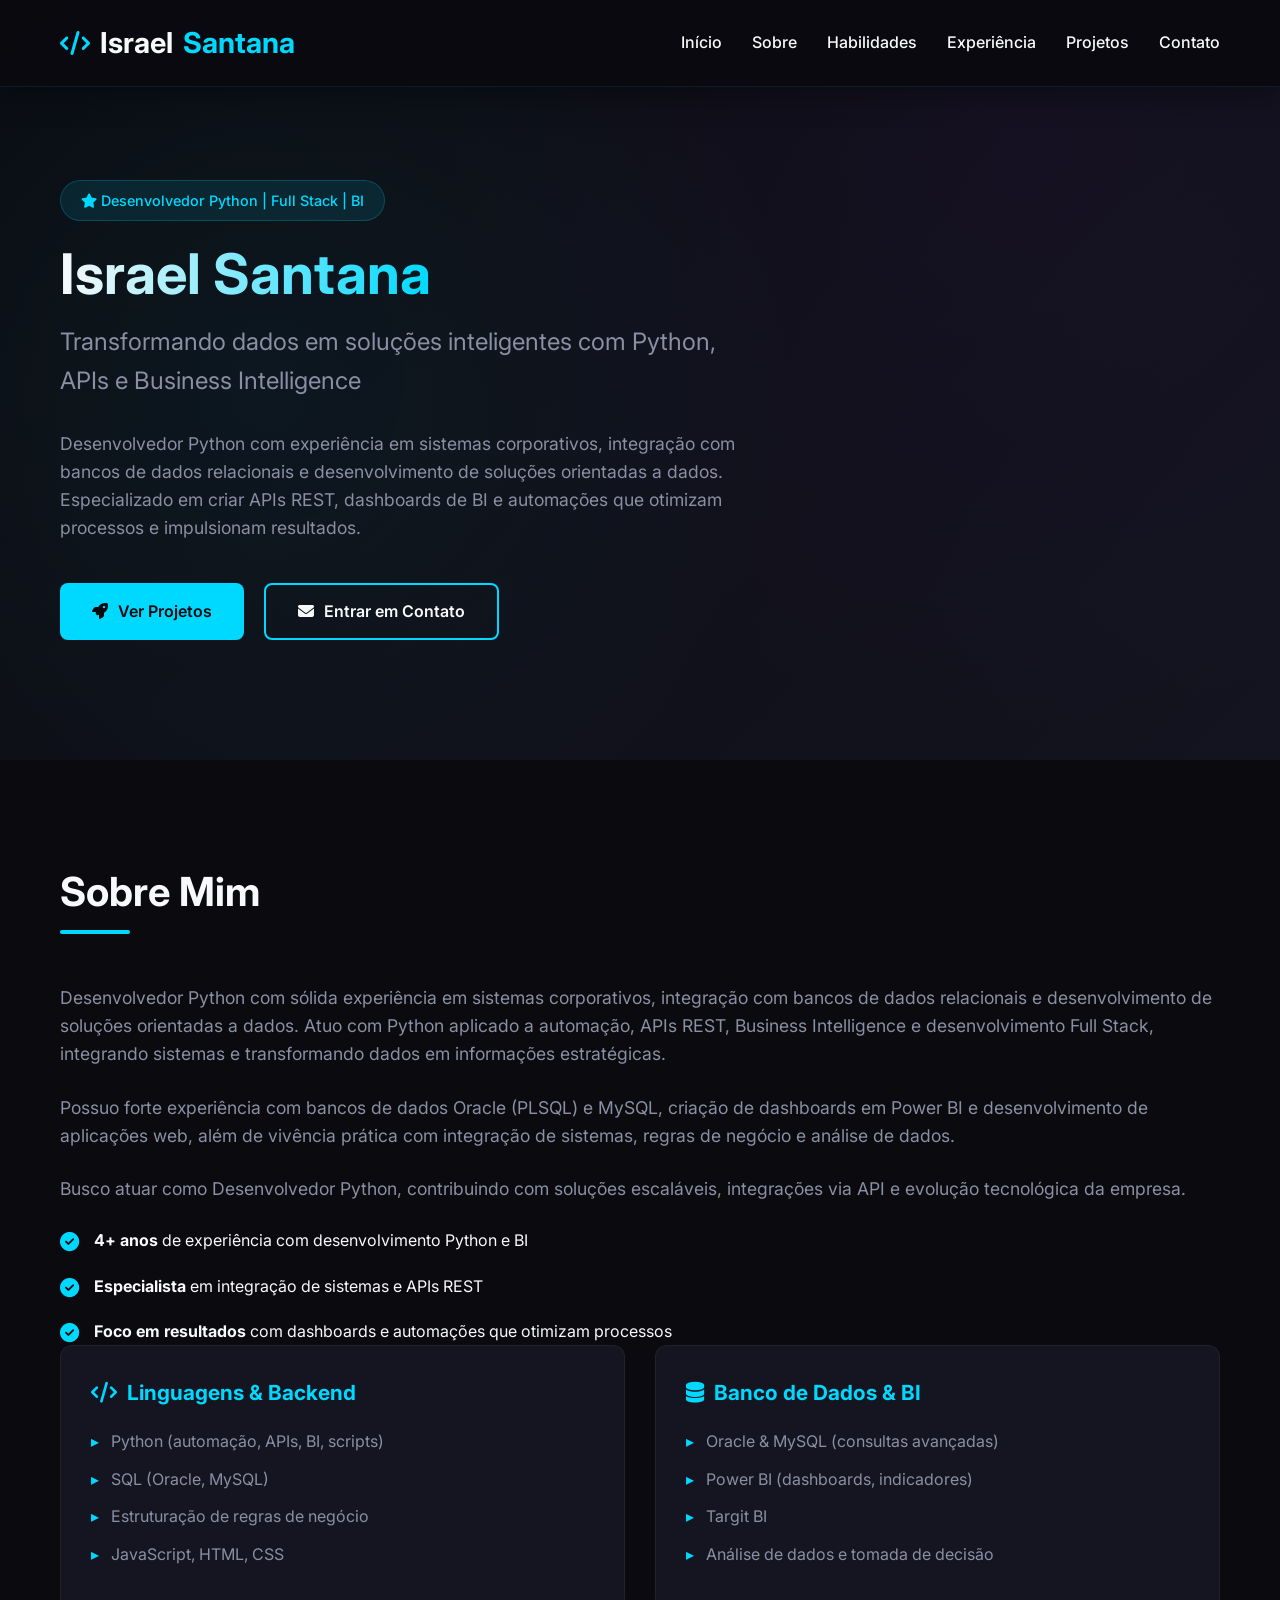
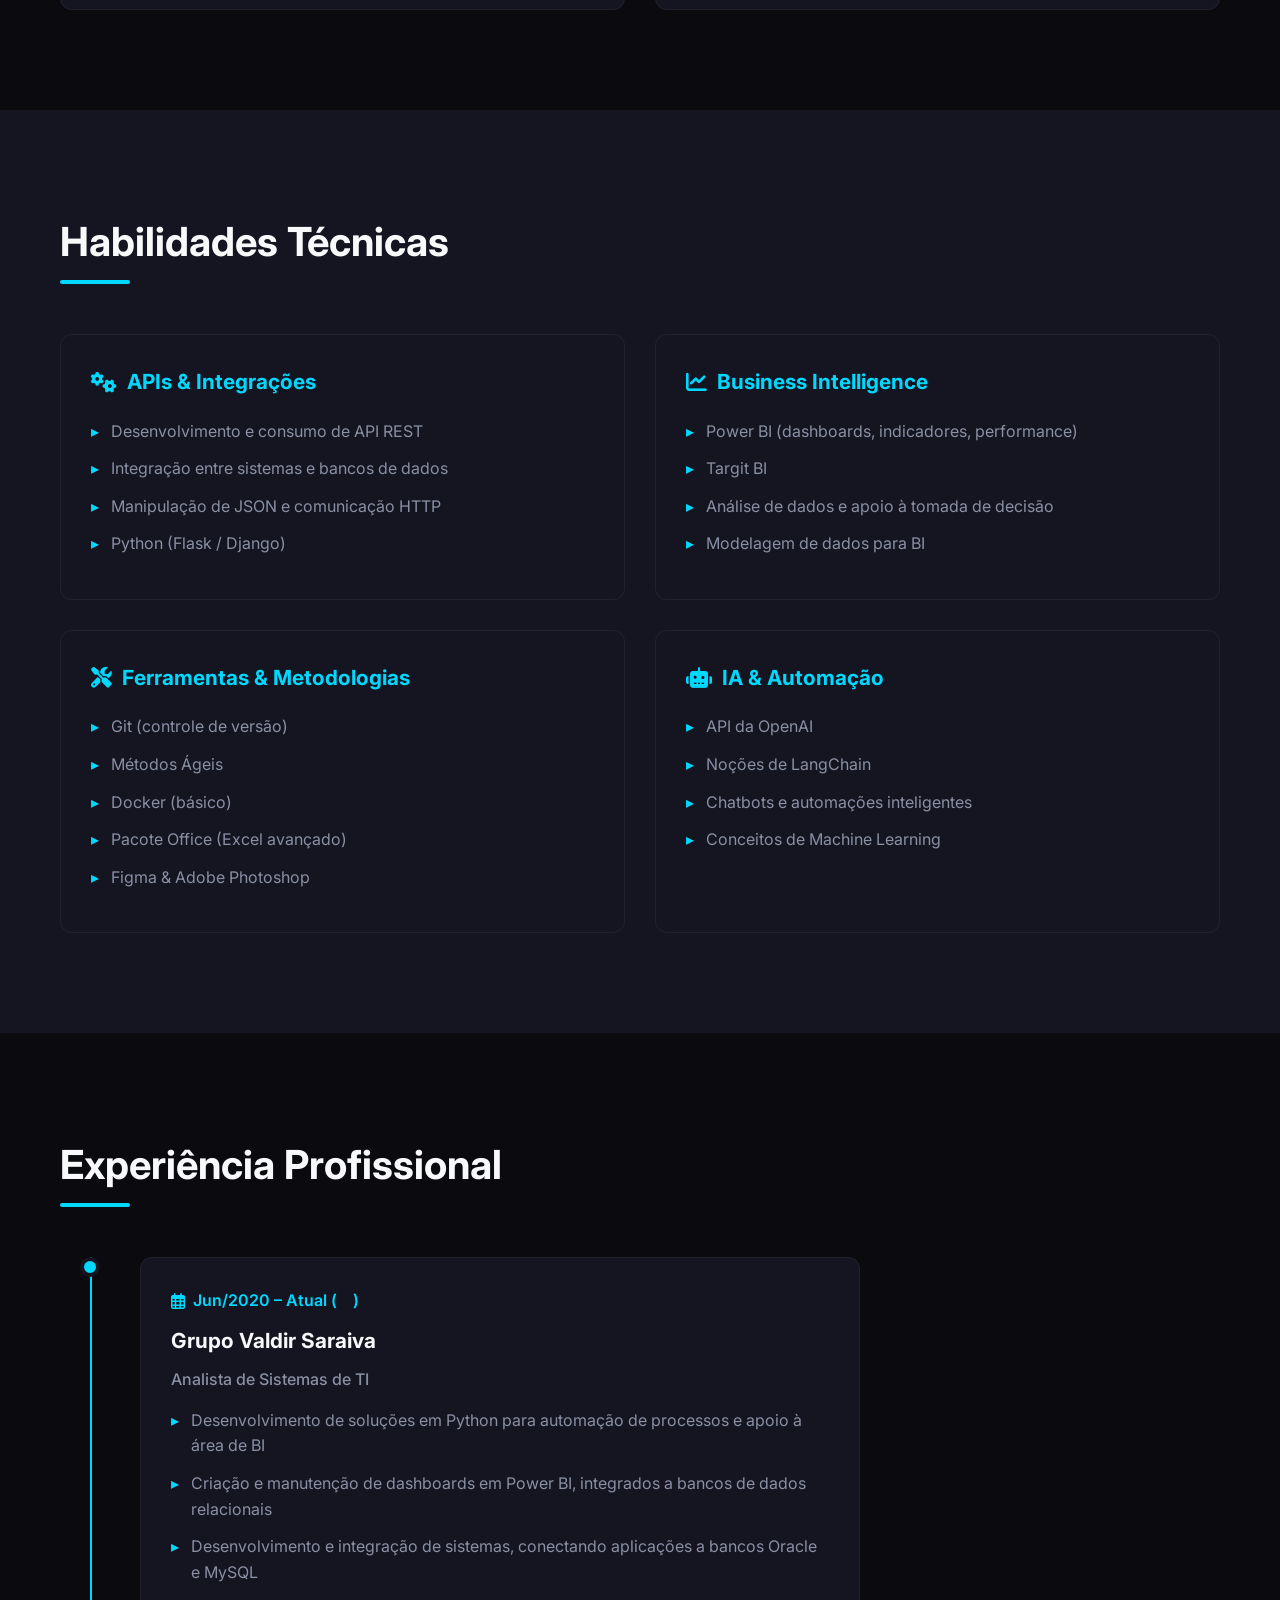
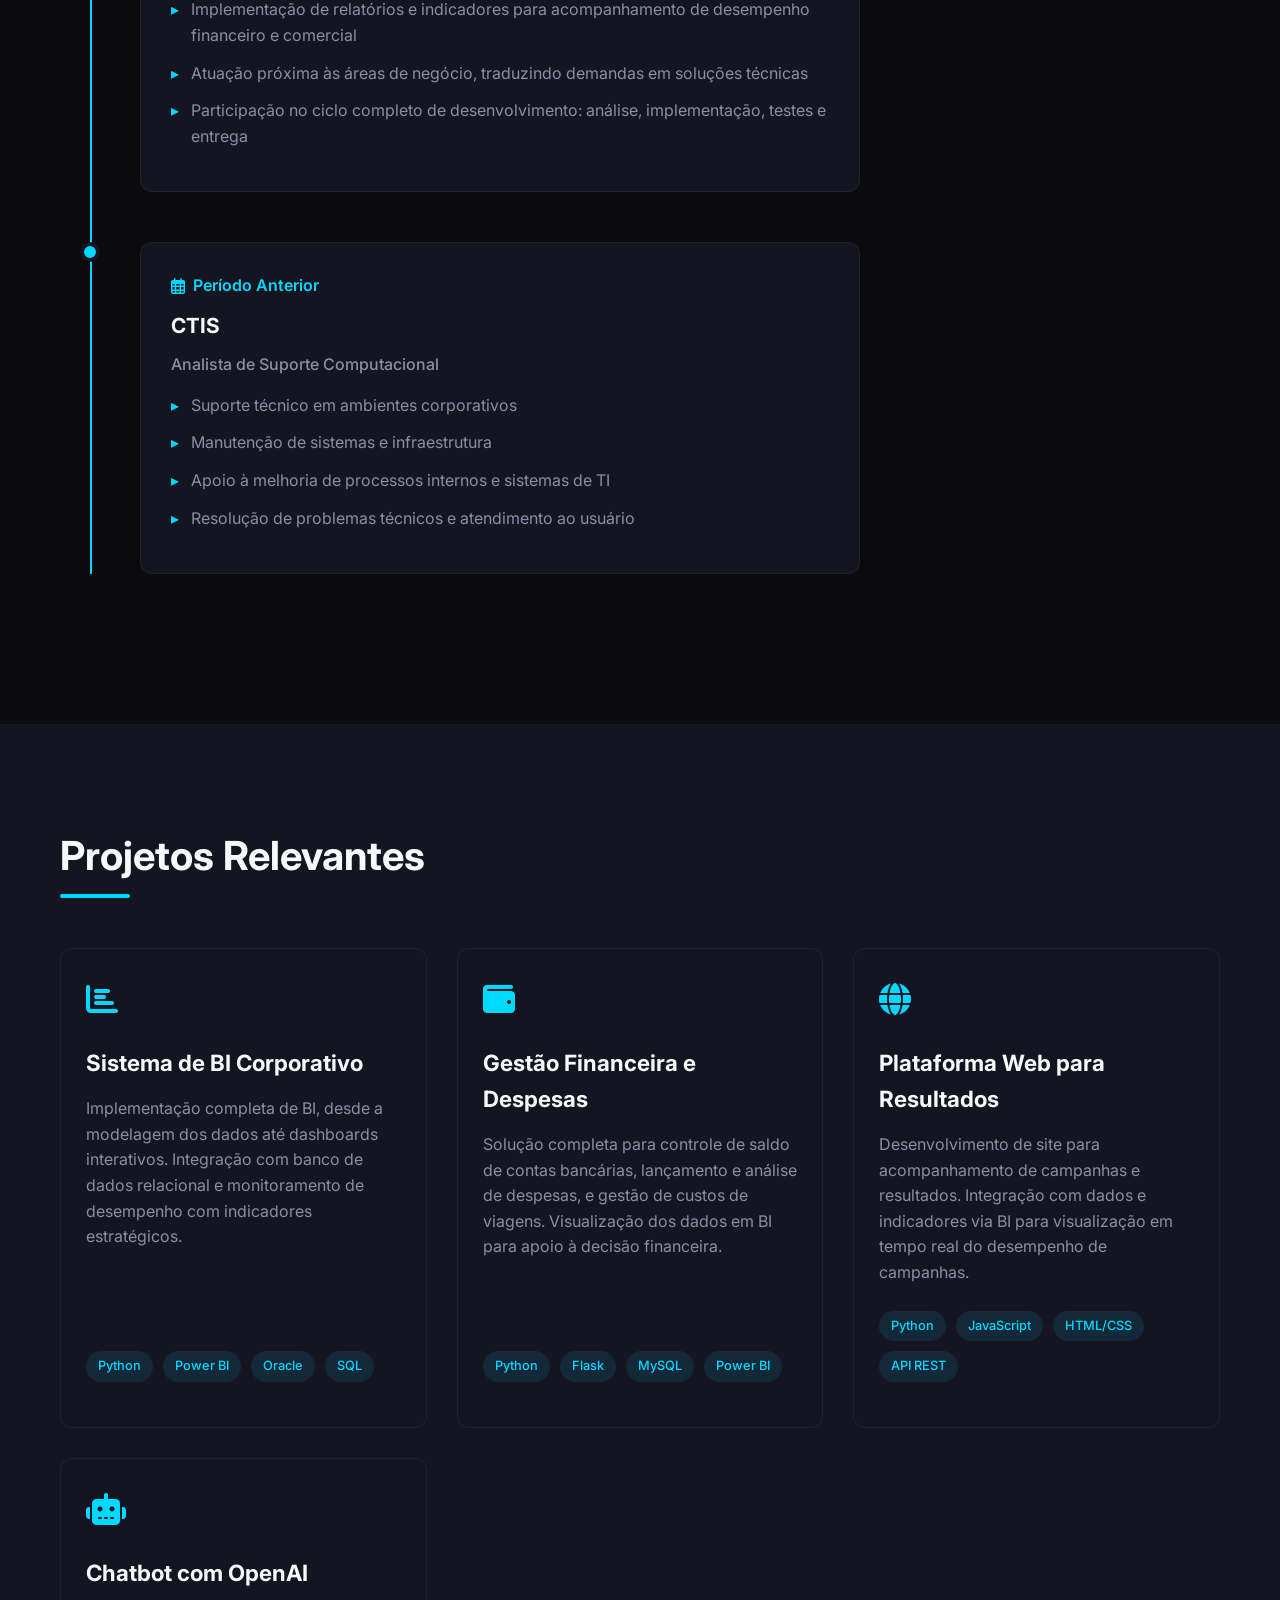
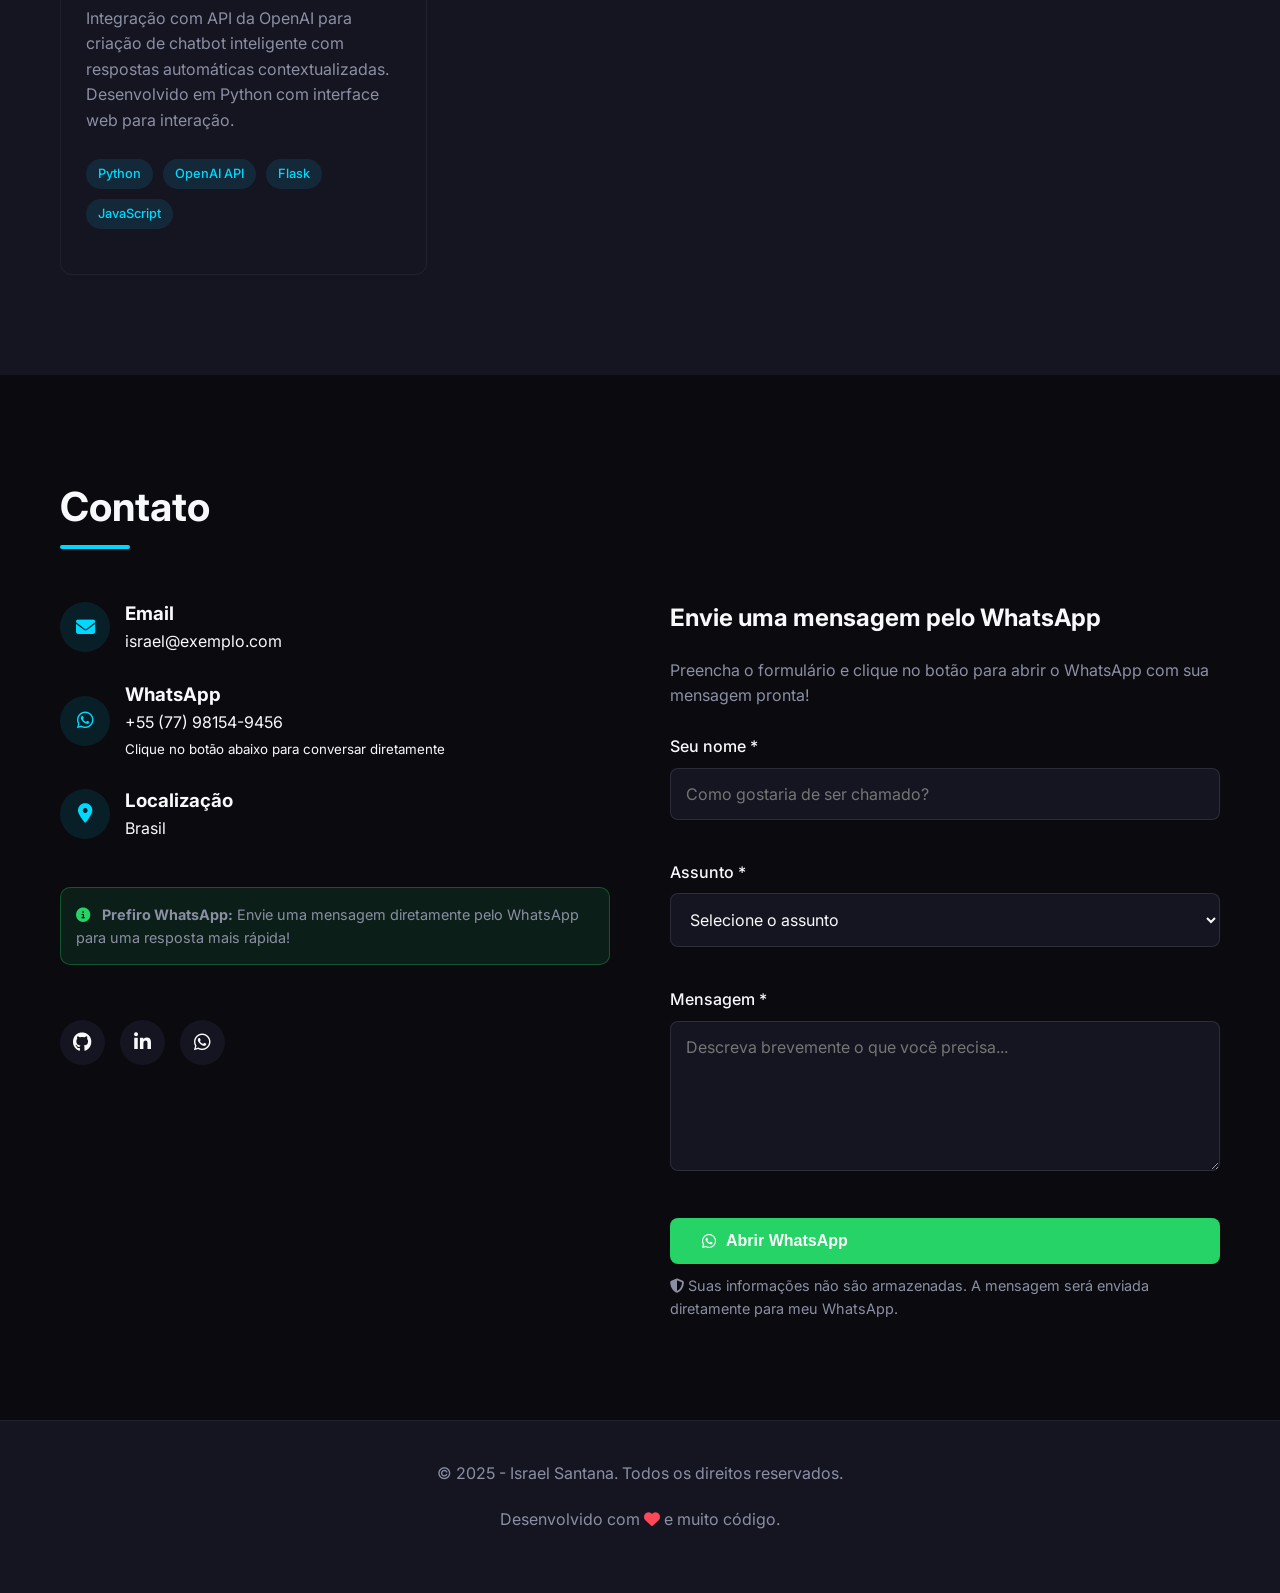
==== index.html @ 5c913019 "1.0.0 Envio do portifólio" ====
<!DOCTYPE html>
<html lang="pt-BR">

<head>
    <meta charset="UTF-8">
    <meta name="viewport" content="width=device-width, initial-scale=1.0">
    <title>Israel Santana | Desenvolvedor Python & Analista de BI</title>
    <link rel="stylesheet" href="https://cdnjs.cloudflare.com/ajax/libs/font-awesome/6.4.0/css/all.min.css">
    <link
        href="https://fonts.googleapis.com/css2?family=Inter:wght@300;400;500;600;700&family=Fira+Code:wght@400;500&display=swap"
        rel="stylesheet">
    <link rel="stylesheet" href="style.css">
</head>

<body>
    <!-- Header & Navigation -->
    <header>
        <div class="container nav-container">
            <a href="#" class="logo">
                <i class="fas fa-code logo-icon"></i>
                Israel<span>Santana</span>
            </a>

            <div class="mobile-toggle" id="mobileToggle">
                <i class="fas fa-bars"></i>
            </div>

            <nav>
                <ul id="navMenu">
                    <li><a href="#home">Início</a></li>
                    <li><a href="#about">Sobre</a></li>
                    <li><a href="#skills">Habilidades</a></li>
                    <li><a href="#experience">Experiência</a></li>
                    <li><a href="#projects">Projetos</a></li>
                    <li><a href="#contact">Contato</a></li>
                </ul>
            </nav>
        </div>
    </header>

    <!-- Hero Section -->
    <section class="hero" id="home">
        <div class="container hero-content">
            <div class="hero-badge">
                <i class="fas fa-star"></i> Desenvolvedor Python | Full Stack | BI
            </div>
            <h1>Israel Santana</h1>
            <p class="hero-subtitle">Transformando dados em soluções inteligentes com Python, APIs e Business
                Intelligence</p>
            <p class="hero-description">
                Desenvolvedor Python com experiência em sistemas corporativos, integração com bancos de dados
                relacionais e desenvolvimento de soluções orientadas a dados. Especializado em criar APIs REST,
                dashboards de BI e automações que otimizam processos e impulsionam resultados.
            </p>
            <div class="cta-buttons">
                <a href="#projects" class="btn btn-primary">
                    <i class="fas fa-rocket"></i> Ver Projetos
                </a>
                <a href="#contact" class="btn btn-secondary">
                    <i class="fas fa-envelope"></i> Entrar em Contato
                </a>
            </div>
        </div>
    </section>

    <!-- About Section -->
    <section id="about" class="fade-in">
        <div class="container">
            <h2 class="section-title">Sobre Mim</h2>
            <div class="about-content">
                <div class="about-text">
                    <p>
                        Desenvolvedor Python com sólida experiência em sistemas corporativos, integração com bancos de
                        dados relacionais e desenvolvimento de soluções orientadas a dados. Atuo com Python aplicado a
                        automação, APIs REST, Business Intelligence e desenvolvimento Full Stack, integrando sistemas e
                        transformando dados em informações estratégicas.
                    </p>
                    <p>
                        Possuo forte experiência com bancos de dados Oracle (PLSQL) e MySQL, criação de dashboards em
                        Power BI e desenvolvimento de aplicações web, além de vivência prática com integração de
                        sistemas, regras de negócio e análise de dados.
                    </p>
                    <p>
                        Busco atuar como Desenvolvedor Python, contribuindo com soluções escaláveis, integrações via API
                        e evolução tecnológica da empresa.
                    </p>

                    <div class="about-highlights">
                        <div class="highlight-item">
                            <i class="fas fa-check-circle highlight-icon"></i>
                            <div>
                                <strong>4+ anos</strong> de experiência com desenvolvimento Python e BI
                            </div>
                        </div>
                        <div class="highlight-item">
                            <i class="fas fa-check-circle highlight-icon"></i>
                            <div>
                                <strong>Especialista</strong> em integração de sistemas e APIs REST
                            </div>
                        </div>
                        <div class="highlight-item">
                            <i class="fas fa-check-circle highlight-icon"></i>
                            <div>
                                <strong>Foco em resultados</strong> com dashboards e automações que otimizam processos
                            </div>
                        </div>
                    </div>
                </div>

                <div class="skills-grid">
                    <div class="skill-category">
                        <h3><i class="fas fa-code"></i> Linguagens & Backend</h3>
                        <ul class="skill-list">
                            <li>Python (automação, APIs, BI, scripts)</li>
                            <li>SQL (Oracle, MySQL)</li>
                            <li>Estruturação de regras de negócio</li>
                            <li>JavaScript, HTML, CSS</li>
                        </ul>
                    </div>

                    <div class="skill-category">
                        <h3><i class="fas fa-database"></i> Banco de Dados & BI</h3>
                        <ul class="skill-list">
                            <li>Oracle & MySQL (consultas avançadas)</li>
                            <li>Power BI (dashboards, indicadores)</li>
                            <li>Targit BI</li>
                            <li>Análise de dados e tomada de decisão</li>
                        </ul>
                    </div>
                </div>
            </div>
        </div>
    </section>

    <!-- Skills Section -->
    <section id="skills" class="fade-in" style="background-color: var(--dark-light);">
        <div class="container">
            <h2 class="section-title">Habilidades Técnicas</h2>

            <div class="skills-grid">
                <div class="skill-category">
                    <h3><i class="fas fa-cogs"></i> APIs & Integrações</h3>
                    <ul class="skill-list">
                        <li>Desenvolvimento e consumo de API REST</li>
                        <li>Integração entre sistemas e bancos de dados</li>
                        <li>Manipulação de JSON e comunicação HTTP</li>
                        <li>Python (Flask / Django)</li>
                    </ul>
                </div>

                <div class="skill-category">
                    <h3><i class="fas fa-chart-line"></i> Business Intelligence</h3>
                    <ul class="skill-list">
                        <li>Power BI (dashboards, indicadores, performance)</li>
                        <li>Targit BI</li>
                        <li>Análise de dados e apoio à tomada de decisão</li>
                        <li>Modelagem de dados para BI</li>
                    </ul>
                </div>

                <div class="skill-category">
                    <h3><i class="fas fa-tools"></i> Ferramentas & Metodologias</h3>
                    <ul class="skill-list">
                        <li>Git (controle de versão)</li>
                        <li>Métodos Ágeis</li>
                        <li>Docker (básico)</li>
                        <li>Pacote Office (Excel avançado)</li>
                        <li>Figma & Adobe Photoshop</li>
                    </ul>
                </div>

                <div class="skill-category">
                    <h3><i class="fas fa-robot"></i> IA & Automação</h3>
                    <ul class="skill-list">
                        <li>API da OpenAI</li>
                        <li>Noções de LangChain</li>
                        <li>Chatbots e automações inteligentes</li>
                        <li>Conceitos de Machine Learning</li>
                    </ul>
                </div>
            </div>
        </div>
    </section>

    <!-- Experience Section -->
    <section id="experience" class="fade-in">
        <div class="container">
            <h2 class="section-title">Experiência Profissional</h2>

            <div class="experience-timeline">
                <div class="timeline-item">
                    <div class="timeline-icon"></div>
                    <div class="timeline-content">
                        <div class="timeline-date">
                            <i class="far fa-calendar-alt"></i>
                            Jun/2020 – Atual (<span id="tempo-experiencia"></span>)
                        </div>
                        <h3 class="timeline-company">Grupo Valdir Saraiva</h3>
                        <p class="timeline-position">Analista de Sistemas de TI</p>
                        <ul class="skill-list">
                            <li>Desenvolvimento de soluções em Python para automação de processos e apoio à área de BI
                            </li>
                            <li>Criação e manutenção de dashboards em Power BI, integrados a bancos de dados relacionais
                            </li>
                            <li>Desenvolvimento e integração de sistemas, conectando aplicações a bancos Oracle e MySQL
                            </li>
                            <li>Implementação de relatórios e indicadores para acompanhamento de desempenho financeiro e
                                comercial</li>
                            <li>Atuação próxima às áreas de negócio, traduzindo demandas em soluções técnicas</li>
                            <li>Participação no ciclo completo de desenvolvimento: análise, implementação, testes e
                                entrega</li>
                        </ul>
                    </div>
                </div>

                <div class="timeline-item">
                    <div class="timeline-icon"></div>
                    <div class="timeline-content">
                        <div class="timeline-date">
                            <i class="far fa-calendar-alt"></i> Período Anterior
                        </div>
                        <h3 class="timeline-company">CTIS</h3>
                        <p class="timeline-position">Analista de Suporte Computacional</p>
                        <ul class="skill-list">
                            <li>Suporte técnico em ambientes corporativos</li>
                            <li>Manutenção de sistemas e infraestrutura</li>
                            <li>Apoio à melhoria de processos internos e sistemas de TI</li>
                            <li>Resolução de problemas técnicos e atendimento ao usuário</li>
                        </ul>
                    </div>
                </div>
            </div>
        </div>
    </section>

    <!-- Projects Section -->
    <section id="projects" class="fade-in" style="background-color: var(--dark-light);">
        <div class="container">
            <h2 class="section-title">Projetos Relevantes</h2>

            <div class="projects-grid">
                <div class="project-card">
                    <div class="project-header">
                        <div class="project-icon">
                            <i class="fas fa-chart-bar"></i>
                        </div>
                        <h3>Sistema de BI Corporativo</h3>
                        <p>Implementação completa de BI, desde a modelagem dos dados até dashboards interativos.
                            Integração com banco de dados relacional e monitoramento de desempenho com indicadores
                            estratégicos.</p>
                    </div>
                    <div class="project-footer">
                        <div class="project-tech">
                            <span class="tech-tag">Python</span>
                            <span class="tech-tag">Power BI</span>
                            <span class="tech-tag">Oracle</span>
                            <span class="tech-tag">SQL</span>
                        </div>
                        <!-- <a href="#" class="btn btn-secondary" style="width: 100%; text-align: center;">
                            <i class="fas fa-external-link-alt"></i> Ver Detalhes
                        </a> -->
                    </div>
                </div>

                <div class="project-card">
                    <div class="project-header">
                        <div class="project-icon">
                            <i class="fas fa-wallet"></i>
                        </div>
                        <h3>Gestão Financeira e Despesas</h3>
                        <p>Solução completa para controle de saldo de contas bancárias, lançamento e análise de
                            despesas, e gestão de custos de viagens. Visualização dos dados em BI para apoio à decisão
                            financeira.</p>
                    </div>
                    <div class="project-footer">
                        <div class="project-tech">
                            <span class="tech-tag">Python</span>
                            <span class="tech-tag">Flask</span>
                            <span class="tech-tag">MySQL</span>
                            <span class="tech-tag">Power BI</span>
                        </div>
                        <!-- <a href="#" class="btn btn-secondary" style="width: 100%; text-align: center;">
                            <i class="fas fa-external-link-alt"></i> Ver Detalhes
                        </a> -->
                    </div>
                </div>

                <div class="project-card">
                    <div class="project-header">
                        <div class="project-icon">
                            <i class="fas fa-globe"></i>
                        </div>
                        <h3>Plataforma Web para Resultados</h3>
                        <p>Desenvolvimento de site para acompanhamento de campanhas e resultados. Integração com dados e
                            indicadores via BI para visualização em tempo real do desempenho de campanhas.</p>
                    </div>
                    <div class="project-footer">
                        <div class="project-tech">
                            <span class="tech-tag">Python</span>
                            <span class="tech-tag">JavaScript</span>
                            <span class="tech-tag">HTML/CSS</span>
                            <span class="tech-tag">API REST</span>
                        </div>
                        <!-- <a href="#" class="btn btn-secondary" style="width: 100%; text-align: center;">
                            <i class="fas fa-external-link-alt"></i> Ver Detalhes
                        </a> -->
                    </div>
                </div>

                <div class="project-card">
                    <div class="project-header">
                        <div class="project-icon">
                            <i class="fas fa-robot"></i>
                        </div>
                        <h3>Chatbot com OpenAI</h3>
                        <p>Integração com API da OpenAI para criação de chatbot inteligente com respostas automáticas
                            contextualizadas. Desenvolvido em Python com interface web para interação.</p>
                    </div>
                    <div class="project-footer">
                        <div class="project-tech">
                            <span class="tech-tag">Python</span>
                            <span class="tech-tag">OpenAI API</span>
                            <span class="tech-tag">Flask</span>
                            <span class="tech-tag">JavaScript</span>
                        </div>
                        <!-- <a href="#" class="btn btn-secondary" style="width: 100%; text-align: center;">
                            <i class="fas fa-external-link-alt"></i> Ver Detalhes
                        </a> -->
                    </div>
                </div>
            </div>
        </div>
    </section>

    <!-- Contact Section -->
    <section id="contact" class="fade-in">
        <div class="container">
            <h2 class="section-title">Contato</h2>

            <div class="contact-container">
                <div class="contact-info">
                    <div class="contact-item">
                        <div class="contact-icon">
                            <i class="fas fa-envelope"></i>
                        </div>
                        <div>
                            <h3>Email</h3>
                            <p>israel@exemplo.com</p>
                        </div>
                    </div>

                    <div class="contact-item">
                        <div class="contact-icon whatsapp-icon">
                            <i class="fab fa-whatsapp"></i>
                        </div>
                        <div>
                            <h3>WhatsApp</h3>
                            <p>+55 (77) 98154-9456</p>
                            <small>Clique no botão abaixo para conversar diretamente</small>
                        </div>
                    </div>

                    <div class="contact-item">
                        <div class="contact-icon">
                            <i class="fas fa-map-marker-alt"></i>
                        </div>
                        <div>
                            <h3>Localização</h3>
                            <p>Brasil</p>
                        </div>
                    </div>

                    <div class="whatsapp-notice">
                        <i class="fas fa-info-circle"></i>
                        <strong>Prefiro WhatsApp:</strong> Envie uma mensagem diretamente pelo WhatsApp para uma
                        resposta mais rápida!
                    </div>

                    <div class="social-links">
                        <a href="https://github.com/Israelsgdev" class="social-link" target="_blank">
                            <i class="fab fa-github"></i>
                        </a>
                        <a href="https://www.linkedin.com/in/israel-sang/" class="social-link" target="_blank">
                            <i class="fab fa-linkedin-in"></i>
                        </a>
                        <a href="https://wa.me/5577981549456?text=Olá%20Israel%2C%20vim%20pelo%20seu%20portfólio%20e%20gostaria%20de%20conversar%20sobre%20oportunidades."
                            class="social-link social-link-whatsapp" target="_blank">
                            <i class="fab fa-whatsapp"></i>
                        </a>
                    </div>
                </div>

                <div class="contact-form">
                    <h3 style="margin-bottom: 20px; font-size: 1.5rem;">Envie uma mensagem pelo WhatsApp</h3>
                    <p style="color: var(--gray); margin-bottom: 25px;">Preencha o formulário e clique no botão para
                        abrir o WhatsApp com sua mensagem pronta!</p>

                    <form id="whatsappForm" style="display: flex; flex-direction: column; gap: 20px;">
                        <div class="form-group">
                            <label for="name">Seu nome *</label>
                            <input type="text" id="name" class="form-control"
                                placeholder="Como gostaria de ser chamado?" required>
                        </div>

                        <div class="form-group">
                            <label for="subject">Assunto *</label>
                            <select id="subject" class="form-control" required>
                                <option value="" disabled selected>Selecione o assunto</option>
                                <option value="Proposta de trabalho">Proposta de trabalho</option>
                                <option value="Orçamento de projeto">Orçamento de projeto</option>
                                <option value="Dúvida técnica">Dúvida técnica</option>
                                <option value="Parceria">Parceria</option>
                                <option value="Outro">Outro</option>
                            </select>
                        </div>

                        <div class="form-group">
                            <label for="message">Mensagem *</label>
                            <textarea id="message" class="form-control"
                                placeholder="Descreva brevemente o que você precisa..." required></textarea>
                        </div>

                        <button type="submit" class="btn btn-whatsapp">
                            <i class="fab fa-whatsapp"></i> Abrir WhatsApp
                        </button>
                    </form>

                    <div style="margin-top: 10px; color: var(--gray); font-size: 0.9rem;">
                        <i class="fas fa-shield-alt"></i> Suas informações não são armazenadas. A mensagem será enviada
                        diretamente para meu WhatsApp.
                    </div>
                </div>
            </div>
        </div>
    </section>


    <!-- Footer -->
    <footer>
        <div class="container">
            <p>© 2025 - Israel Santana. Todos os direitos reservados.</p>
            <p>Desenvolvido com <i class="fas fa-heart" style="color: #ff4757;"></i> e muito código.</p>
        </div>
    </footer>

    <script>
        // WhatsApp Form Submission
        const whatsappForm = document.getElementById('whatsappForm');

        // Substitua pelo seu número de WhatsApp (formato: 5511999999999)
        const whatsappNumber = "5577981549456";

        whatsappForm.addEventListener('submit', (e) => {
            e.preventDefault();

            const name = document.getElementById('name').value;
            const subject = document.getElementById('subject').value;
            const message = document.getElementById('message').value;

            // Formatar a mensagem para URL
            const fullMessage = `Olá Israel! Meu nome é ${name}. \n\nAssunto: ${subject} \n\nMensagem: ${message} \n\n*Esta mensagem foi enviada através do seu portfólio*`;
            const encodedMessage = encodeURIComponent(fullMessage);

            // Criar URL do WhatsApp
            const whatsappURL = `https://wa.me/${whatsappNumber}?text=${encodedMessage}`;

            // Abrir WhatsApp em nova aba
            window.open(whatsappURL, '_blank');

            // Resetar formulário após 1 segundo
            setTimeout(() => {
                whatsappForm.reset();
                alert('O WhatsApp foi aberto com sua mensagem! Caso não tenha o WhatsApp instalado, a página web será aberta.');
            }, 500);
        });

    </script>
    <script src="script.js"></script>
</body>

</html>
---- style.css ----
:root {
            --primary: #00d9ff;
            --primary-dark: #0099cc;
            --secondary: #7928ca;
            --dark: #0a0a0f;
            --dark-light: #151522;
            --dark-lighter: #1e1e2d;
            --light: #f8f9fa;
            --gray: #8a8fa3;
            --success: #00ff9d;
            --transition: all 0.3s cubic-bezier(0.25, 0.46, 0.45, 0.94);
            --shadow: 0 10px 30px rgba(0, 0, 0, 0.3);
            --shadow-light: 0 5px 15px rgba(0, 217, 255, 0.1);
        }

        * {
            margin: 0;
            padding: 0;
            box-sizing: border-box;
        }

        html {
            scroll-behavior: smooth;
        }

        body {
            font-family: 'Inter', sans-serif;
            background-color: var(--dark);
            color: var(--light);
            line-height: 1.6;
            overflow-x: hidden;
        }

        .container {
            max-width: 1200px;
            margin: 0 auto;
            padding: 0 20px;
        }

        /* Header & Navigation */
        header {
            background-color: rgba(10, 10, 15, 0.95);
            backdrop-filter: blur(10px);
            position: fixed;
            width: 100%;
            z-index: 1000;
            padding: 20px 0;
            box-shadow: var(--shadow);
            border-bottom: 1px solid rgba(0, 217, 255, 0.1);
        }

        .nav-container {
            display: flex;
            justify-content: space-between;
            align-items: center;
        }

        .logo {
            font-size: 1.8rem;
            font-weight: 700;
            color: var(--light);
            text-decoration: none;
            display: flex;
            align-items: center;
            gap: 10px;
        }

        .logo span {
            color: var(--primary);
        }

        .logo-icon {
            color: var(--primary);
            font-size: 1.5rem;
        }

        nav ul {
            display: flex;
            list-style: none;
            gap: 30px;
        }

        nav a {
            color: var(--light);
            text-decoration: none;
            font-weight: 500;
            font-size: 1rem;
            transition: var(--transition);
            position: relative;
            padding: 5px 0;
        }

        nav a:hover {
            color: var(--primary);
        }

        nav a::after {
            content: '';
            position: absolute;
            bottom: 0;
            left: 0;
            width: 0;
            height: 2px;
            background-color: var(--primary);
            transition: var(--transition);
        }

        nav a:hover::after {
            width: 100%;
        }

        .mobile-toggle {
            display: none;
            font-size: 1.5rem;
            cursor: pointer;
            color: var(--light);
        }

        /* Hero Section */
        .hero {
            padding: 180px 0 120px;
            background: linear-gradient(135deg, rgba(10, 10, 15, 1) 0%, rgba(21, 21, 34, 0.9) 100%);
            position: relative;
            overflow: hidden;
        }

        .hero::before {
            content: '';
            position: absolute;
            top: 0;
            left: 0;
            width: 100%;
            height: 100%;
            background:
                radial-gradient(circle at 20% 50%, rgba(0, 217, 255, 0.05) 0%, transparent 50%),
                radial-gradient(circle at 80% 20%, rgba(121, 40, 202, 0.05) 0%, transparent 50%);
        }

        .hero-content {
            display: flex;
            flex-direction: column;
            align-items: flex-start;
            position: relative;
            z-index: 1;
        }

        .hero-badge {
            display: inline-block;
            background-color: rgba(0, 217, 255, 0.1);
            color: var(--primary);
            padding: 8px 20px;
            border-radius: 50px;
            font-size: 0.9rem;
            font-weight: 500;
            margin-bottom: 20px;
            border: 1px solid rgba(0, 217, 255, 0.2);
            animation: float 3s ease-in-out infinite;
        }

        .btn-whatsapp {
            background-color: var(--whatsapp);
            color: white;
        }

        .btn-whatsapp:hover {
            background-color: #1da851;
            transform: translateY(-5px);
            box-shadow: 0 5px 15px rgba(37, 211, 102, 0.3);
        }

        .whatsapp-icon {
            background-color: rgba(37, 211, 102, 0.1);
            color: var(--whatsapp);
        }

        .social-link-whatsapp:hover {
            background-color: var(--whatsapp);
        }

        .whatsapp-notice {
            background-color: rgba(37, 211, 102, 0.1);
            border: 1px solid rgba(37, 211, 102, 0.3);
            border-radius: 10px;
            padding: 15px;
            margin-top: 20px;
            color: var(--gray);
            font-size: 0.9rem;
        }

        .whatsapp-notice i {
            color: var(--whatsapp);
            margin-right: 8px;
        }

        .form-group {
            margin-bottom: 20px;
        }

        .form-group label {
            display: block;
            margin-bottom: 8px;
            color: var(--light);
            font-weight: 500;
        }

        .form-control {
            width: 100%;
            padding: 15px;
            border-radius: 8px;
            background-color: var(--dark-light);
            border: 1px solid rgba(255, 255, 255, 0.1);
            color: var(--light);
            font-family: 'Inter', sans-serif;
            font-size: 1rem;
            transition: var(--transition);
        }

        .form-control:focus {
            outline: none;
            border-color: var(--primary);
            box-shadow: 0 0 0 2px rgba(0, 217, 255, 0.2);
        }

        textarea.form-control {
            min-height: 150px;
            resize: vertical;
        }

        :root {
            --whatsapp: #25D366;
        }

        @keyframes float {

            0%,
            100% {
                transform: translateY(0);
            }

            50% {
                transform: translateY(-10px);
            }
        }

        .hero h1 {
            font-size: 3.5rem;
            font-weight: 700;
            line-height: 1.2;
            margin-bottom: 15px;
            background: linear-gradient(90deg, var(--light) 0%, var(--primary) 100%);
            -webkit-background-clip: text;
            background-clip: text;
            color: transparent;
        }

        .hero-subtitle {
            font-size: 1.5rem;
            color: var(--gray);
            margin-bottom: 30px;
            max-width: 700px;
        }

        .hero-description {
            font-size: 1.1rem;
            color: var(--gray);
            margin-bottom: 40px;
            max-width: 700px;
        }

        .cta-buttons {
            display: flex;
            gap: 20px;
            flex-wrap: wrap;
        }

        .btn {
            padding: 14px 32px;
            border-radius: 8px;
            font-weight: 600;
            font-size: 1rem;
            cursor: pointer;
            transition: var(--transition);
            text-decoration: none;
            display: inline-flex;
            align-items: center;
            gap: 10px;
            border: none;
        }

        .btn-primary {
            background-color: var(--primary);
            color: var(--dark);
        }

        .btn-primary:hover {
            background-color: var(--primary-dark);
            transform: translateY(-5px);
            box-shadow: var(--shadow-light);
        }

        .btn-secondary {
            background-color: transparent;
            color: var(--light);
            border: 2px solid var(--primary);
        }

        .btn-secondary:hover {
            background-color: rgba(0, 217, 255, 0.1);
            transform: translateY(-5px);
        }

        /* Sections General */
        section {
            padding: 100px 0;
            position: relative;
        }

        .section-title {
            font-size: 2.5rem;
            font-weight: 700;
            margin-bottom: 60px;
            position: relative;
            display: inline-block;
        }

        .section-title::after {
            content: '';
            position: absolute;
            bottom: -10px;
            left: 0;
            width: 70px;
            height: 4px;
            background-color: var(--primary);
            border-radius: 2px;
        }

        /* About Section */
        .about-content {
            /* display: grid; */
            grid-template-columns: 1fr 1fr;
            gap: 60px;
            align-items: center;
        }

        .about-text p {
            font-size: 1.1rem;
            color: var(--gray);
            margin-bottom: 25px;
        }

        .about-highlights {
            display: flex;
            flex-direction: column;
            gap: 20px;
        }

        .highlight-item {
            display: flex;
            align-items: flex-start;
            gap: 15px;
        }

        .highlight-icon {
            color: var(--primary);
            font-size: 1.2rem;
            margin-top: 5px;
        }

        .skills-grid {
            display: grid;
            grid-template-columns: repeat(2, 1fr);
            gap: 30px;
        }

        .skill-category {
            background-color: var(--dark-light);
            padding: 30px;
            border-radius: 12px;
            border: 1px solid rgba(255, 255, 255, 0.05);
            transition: var(--transition);
        }

        .skill-category:hover {
            transform: translateY(-10px);
            border-color: var(--primary);
            box-shadow: var(--shadow);
        }

        .skill-category h3 {
            font-size: 1.3rem;
            margin-bottom: 20px;
            color: var(--primary);
            display: flex;
            align-items: center;
            gap: 10px;
        }

        .skill-list {
            list-style: none;
        }

        .skill-list li {
            margin-bottom: 12px;
            color: var(--gray);
            position: relative;
            padding-left: 20px;
        }

        .skill-list li::before {
            content: '▸';
            position: absolute;
            left: 0;
            color: var(--primary);
        }

        /* Experience Section */
        .experience-timeline {
            position: relative;
            max-width: 800px;
        }

        .experience-timeline::before {
            content: '';
            position: absolute;
            left: 30px;
            top: 0;
            height: 100%;
            width: 2px;
            background-color: var(--primary);
        }

        .timeline-item {
            position: relative;
            padding-left: 80px;
            margin-bottom: 50px;
        }

        .timeline-icon {
            position: absolute;
            left: 20px;
            top: 0;
            width: 20px;
            height: 20px;
            border-radius: 50%;
            background-color: var(--primary);
            display: flex;
            align-items: center;
            justify-content: center;
            border: 4px solid var(--dark-light);
        }

        .timeline-content {
            background-color: var(--dark-light);
            padding: 30px;
            border-radius: 12px;
            border: 1px solid rgba(255, 255, 255, 0.05);
            transition: var(--transition);
        }

        .timeline-content:hover {
            border-color: var(--primary);
            transform: translateX(10px);
        }

        .timeline-date {
            color: var(--primary);
            font-weight: 600;
            margin-bottom: 10px;
            display: flex;
            align-items: center;
            gap: 8px;
        }

        .timeline-company {
            font-size: 1.3rem;
            margin-bottom: 10px;
            color: var(--light);
        }

        .timeline-position {
            color: var(--gray);
            margin-bottom: 15px;
            font-weight: 500;
        }

        /* Projects Section */
        .projects-grid {
            display: grid;
            grid-template-columns: repeat(auto-fill, minmax(350px, 1fr));
            gap: 30px;
        }

        .project-card {
            background-color: var(--dark-light);
            border-radius: 12px;
            overflow: hidden;
            transition: var(--transition);
            border: 1px solid rgba(255, 255, 255, 0.05);
            height: 100%;
            display: flex;
            flex-direction: column;
        }

        .project-card:hover {
            transform: translateY(-10px);
            border-color: var(--primary);
            box-shadow: var(--shadow);
        }

        .project-header {
            padding: 25px 25px 0;
        }

        .project-icon {
            font-size: 2rem;
            color: var(--primary);
            margin-bottom: 20px;
        }

        .project-card h3 {
            font-size: 1.4rem;
            margin-bottom: 15px;
            color: var(--light);
        }

        .project-card p {
            color: var(--gray);
            margin-bottom: 25px;
            flex-grow: 1;
        }

        .project-footer {
            padding: 0 25px 25px;
            margin-top: auto;
        }

        .project-tech {
            display: flex;
            flex-wrap: wrap;
            gap: 10px;
            margin-bottom: 20px;
        }

        .tech-tag {
            background-color: rgba(0, 217, 255, 0.1);
            color: var(--primary);
            padding: 5px 12px;
            border-radius: 50px;
            font-size: 0.8rem;
            font-weight: 500;
        }

        /* Contact Section */
        .contact-container {
            display: grid;
            grid-template-columns: 1fr 1fr;
            gap: 60px;
        }

        .contact-info {
            display: flex;
            flex-direction: column;
            gap: 25px;
        }

        .contact-item {
            display: flex;
            align-items: center;
            gap: 15px;
        }

        .contact-icon {
            width: 50px;
            height: 50px;
            border-radius: 50%;
            background-color: rgba(0, 217, 255, 0.1);
            display: flex;
            align-items: center;
            justify-content: center;
            font-size: 1.2rem;
            color: var(--primary);
        }

        .social-links {
            display: flex;
            gap: 15px;
            margin-top: 30px;
        }

        .social-link {
            width: 45px;
            height: 45px;
            border-radius: 50%;
            background-color: var(--dark-light);
            display: flex;
            align-items: center;
            justify-content: center;
            color: var(--light);
            font-size: 1.2rem;
            transition: var(--transition);
            text-decoration: none;
        }

        .social-link:hover {
            background-color: var(--primary);
            color: var(--dark);
            transform: translateY(-5px);
        }

        /* Footer */
        footer {
            background-color: var(--dark-light);
            padding: 40px 0;
            text-align: center;
            border-top: 1px solid rgba(255, 255, 255, 0.05);
        }

        footer p {
            color: var(--gray);
            margin-bottom: 20px;
        }

        /* Animations */
        .fade-in {
            opacity: 0;
            transform: translateY(30px);
            transition: opacity 0.6s ease, transform 0.6s ease;
        }

        .fade-in.visible {
            opacity: 1;
            transform: translateY(0);
        }

        /* Responsive */
        @media (max-width: 992px) {

            .about-content,
            .contact-container {
                grid-template-columns: 1fr;
            }

            .hero h1 {
                font-size: 2.8rem;
            }

            .projects-grid {
                grid-template-columns: repeat(auto-fill, minmax(300px, 1fr));
            }

            .skills-grid {
                grid-template-columns: 1fr;
            }
        }

        @media (max-width: 768px) {
            nav ul {
                display: none;
                position: absolute;
                top: 100%;
                left: 0;
                width: 100%;
                background-color: var(--dark-light);
                flex-direction: column;
                padding: 20px;
                gap: 15px;
                box-shadow: var(--shadow);
            }

            nav ul.active {
                display: flex;
            }

            .mobile-toggle {
                display: block;
            }

            .hero {
                padding: 150px 0 80px;
            }

            .hero h1 {
                font-size: 2.3rem;
            }

            .hero-subtitle {
                font-size: 1.2rem;
            }

            .section-title {
                font-size: 2rem;
            }

            .cta-buttons {
                flex-direction: column;
                width: 100%;
            }

            .btn {
                width: 100%;
                justify-content: center;
            }
        }

        @media (max-width: 480px) {
            .hero h1 {
                font-size: 2rem;
            }

            .section-title {
                font-size: 1.8rem;
            }

            .projects-grid {
                grid-template-columns: 1fr;
            }

            .timeline-content {
                padding: 20px;
            }
        }
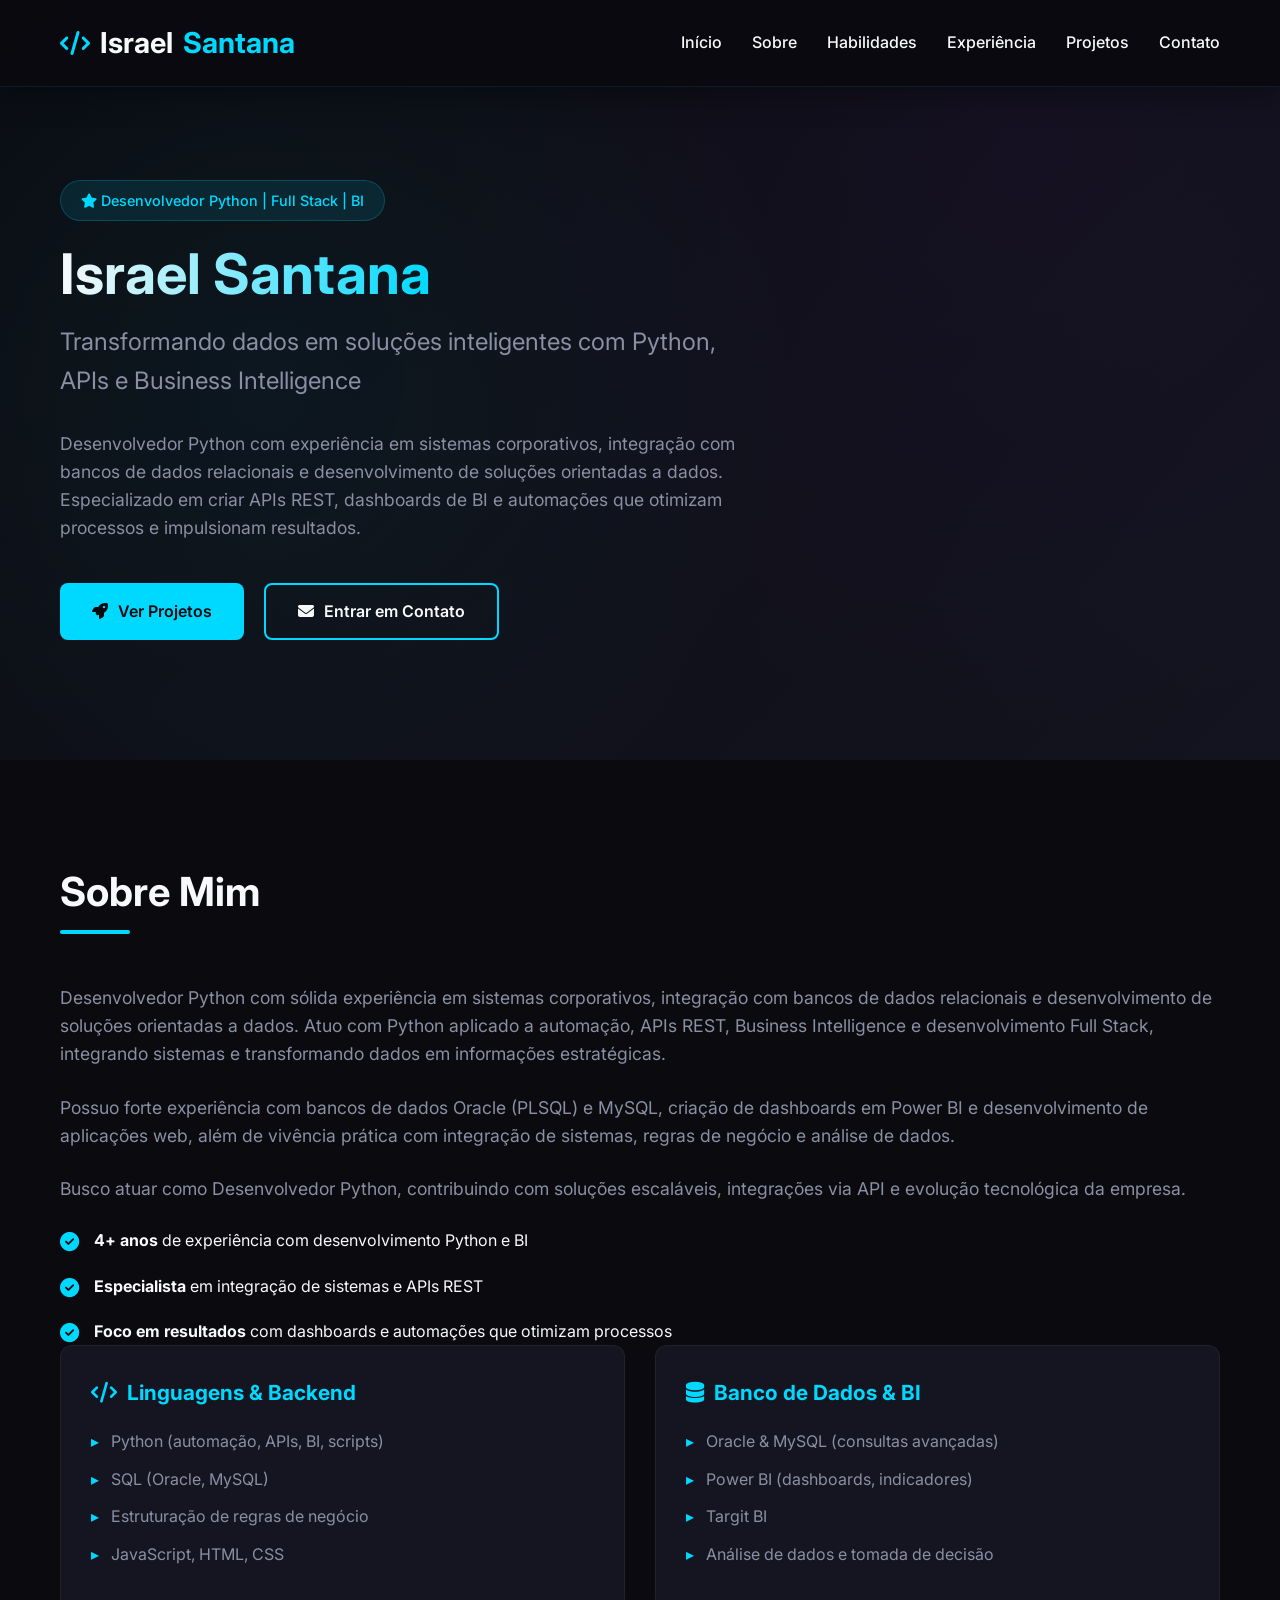
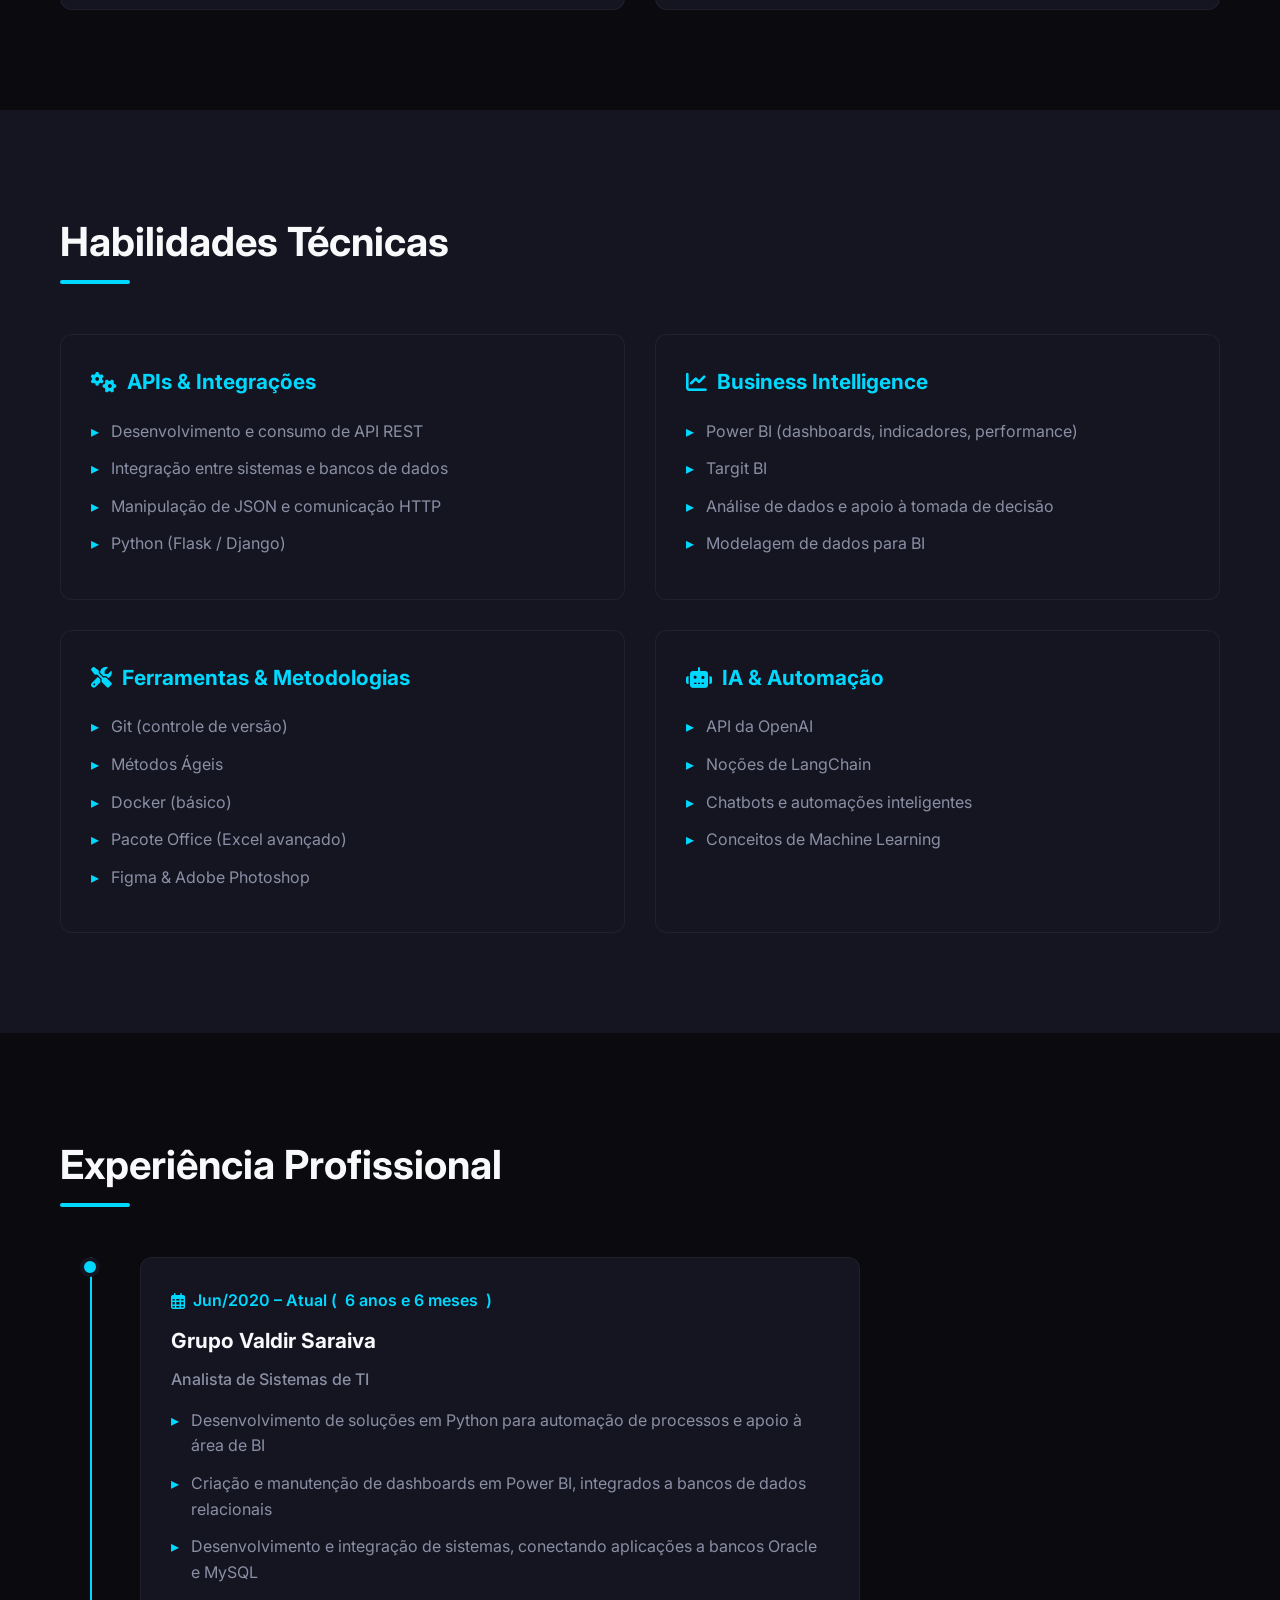
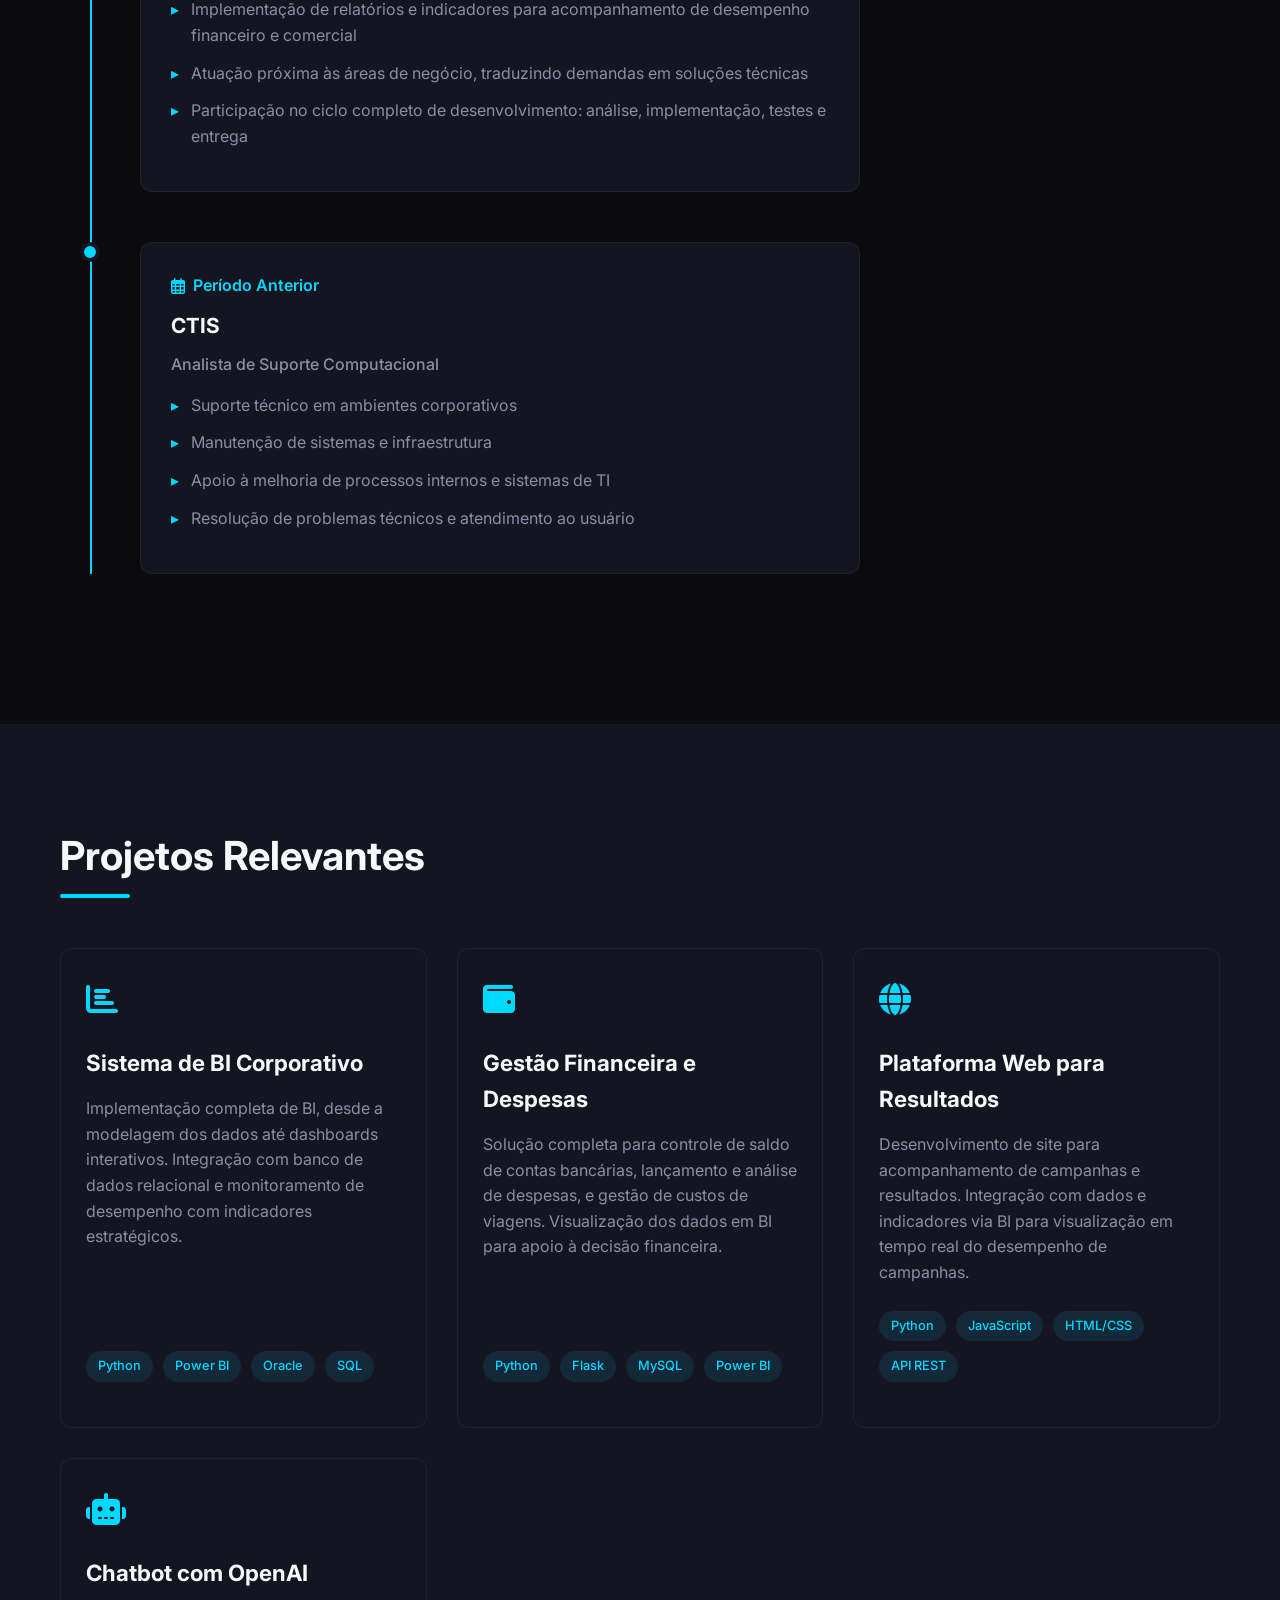
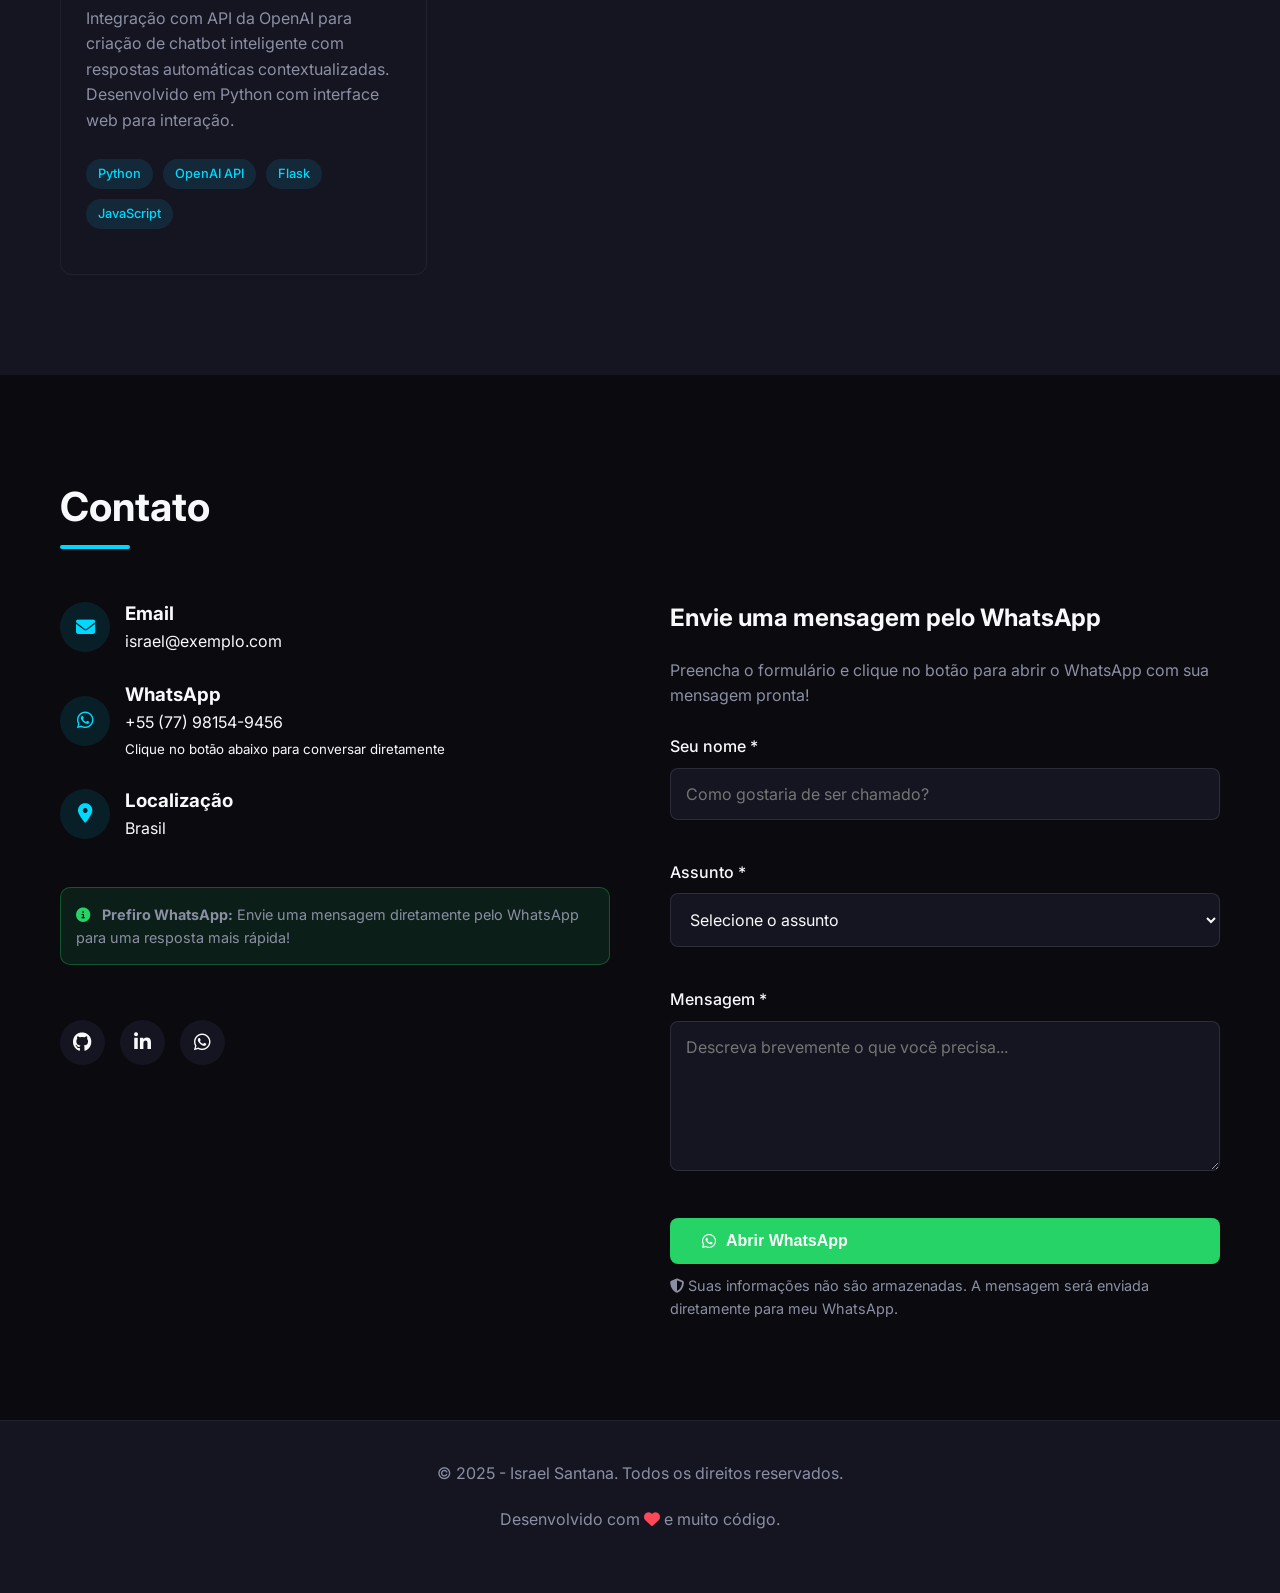
==== commit f76b898b: "1.0.1 Adicionado função de contar tempo" ====
--- a/index.html
+++ b/index.html
@@ -475,6 +475,36 @@
         });
 
     </script>
+    <script>
+(function () {
+    // Data inicial: Junho de 2020 (mês começa em 0)
+    const inicio = new Date(2020, 5, 1);
+    const hoje = new Date();
+
+    let anos = hoje.getFullYear() - inicio.getFullYear();
+    let meses = hoje.getMonth() - inicio.getMonth();
+
+    // Ajuste se o mês atual for menor que o mês inicial
+    if (meses < 0) {
+        anos--;
+        meses += 12;
+    }
+
+    // Texto final
+    let texto = '';
+
+    if (anos > 0) {
+        texto += `${anos} ano${anos > 1 ? 's' : ''}`;
+    }
+
+    if (meses > 0) {
+        texto += `${anos > 0 ? ' e ' : ''}${meses} mes${meses > 1 ? 'es' : ''}`;
+    }
+
+    document.getElementById('tempo-experiencia').textContent = texto;
+})();
+</script>
+
     <script src="script.js"></script>
 </body>
 
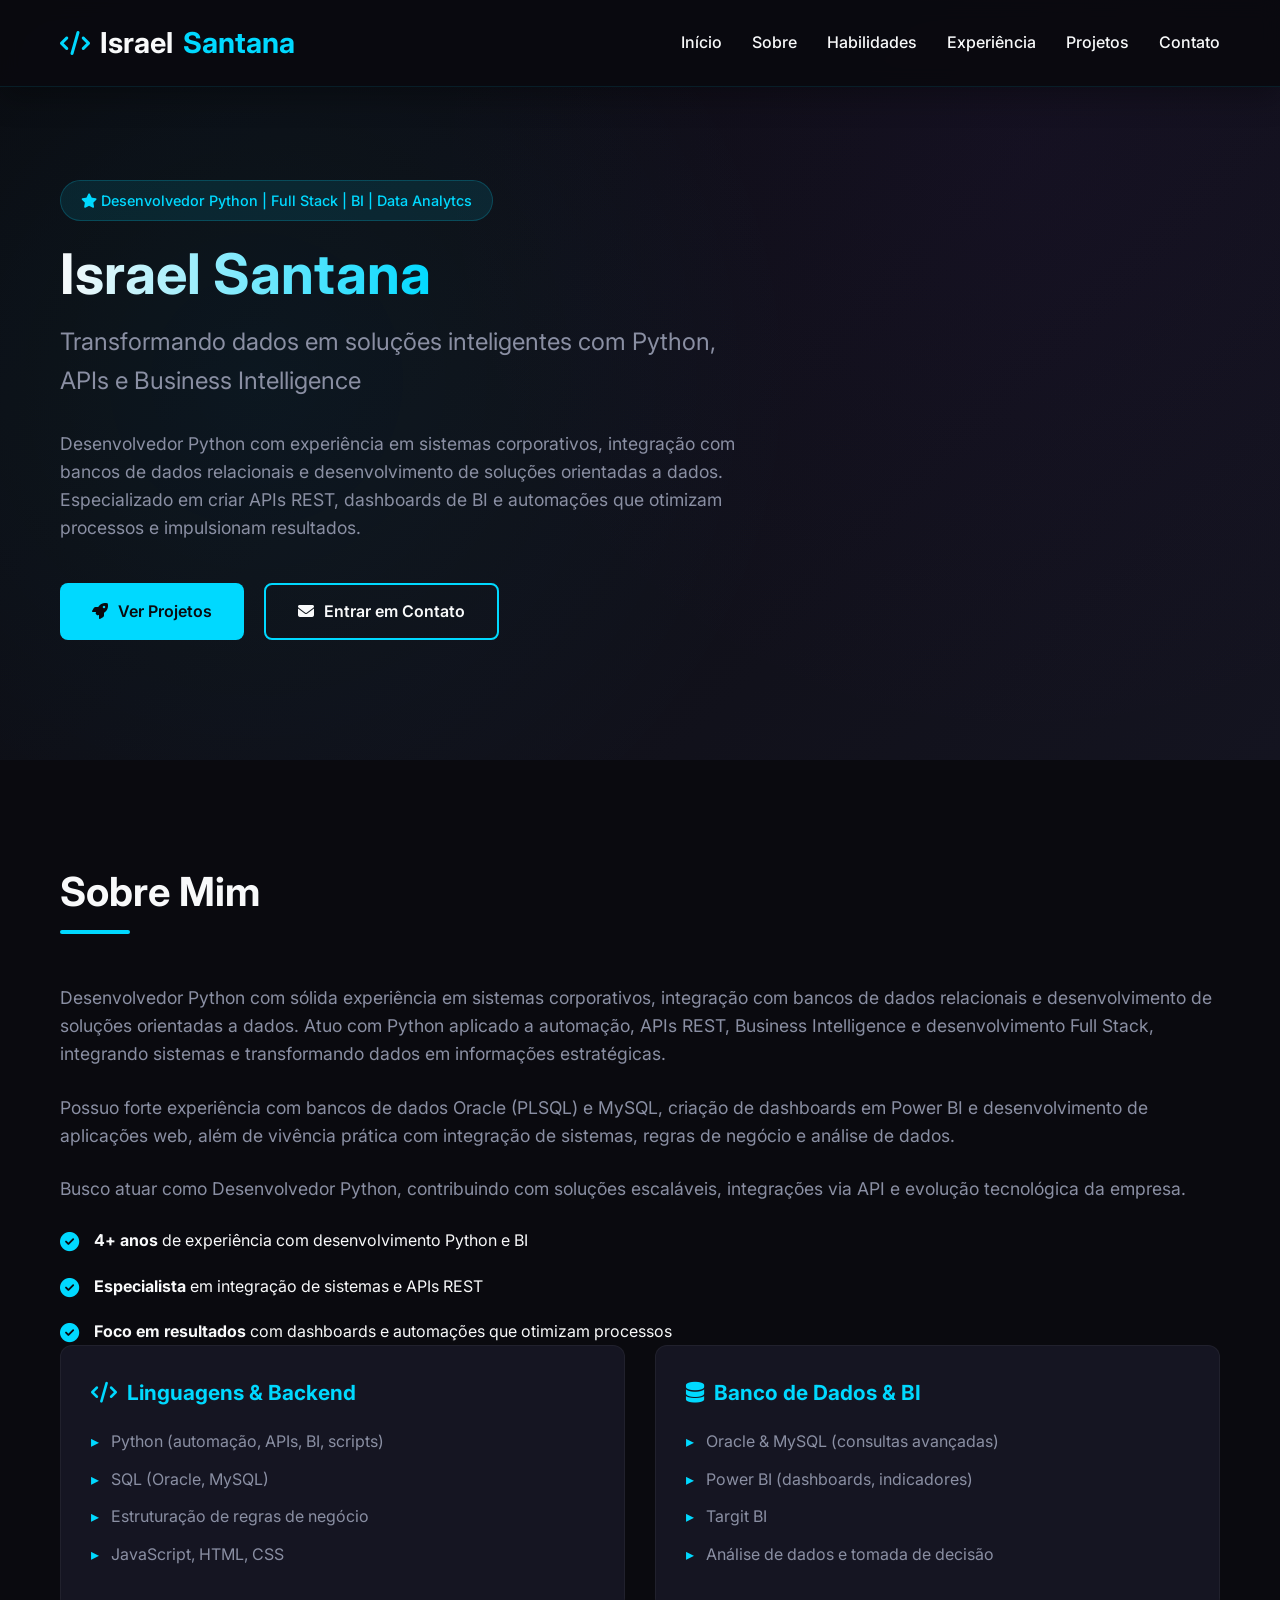
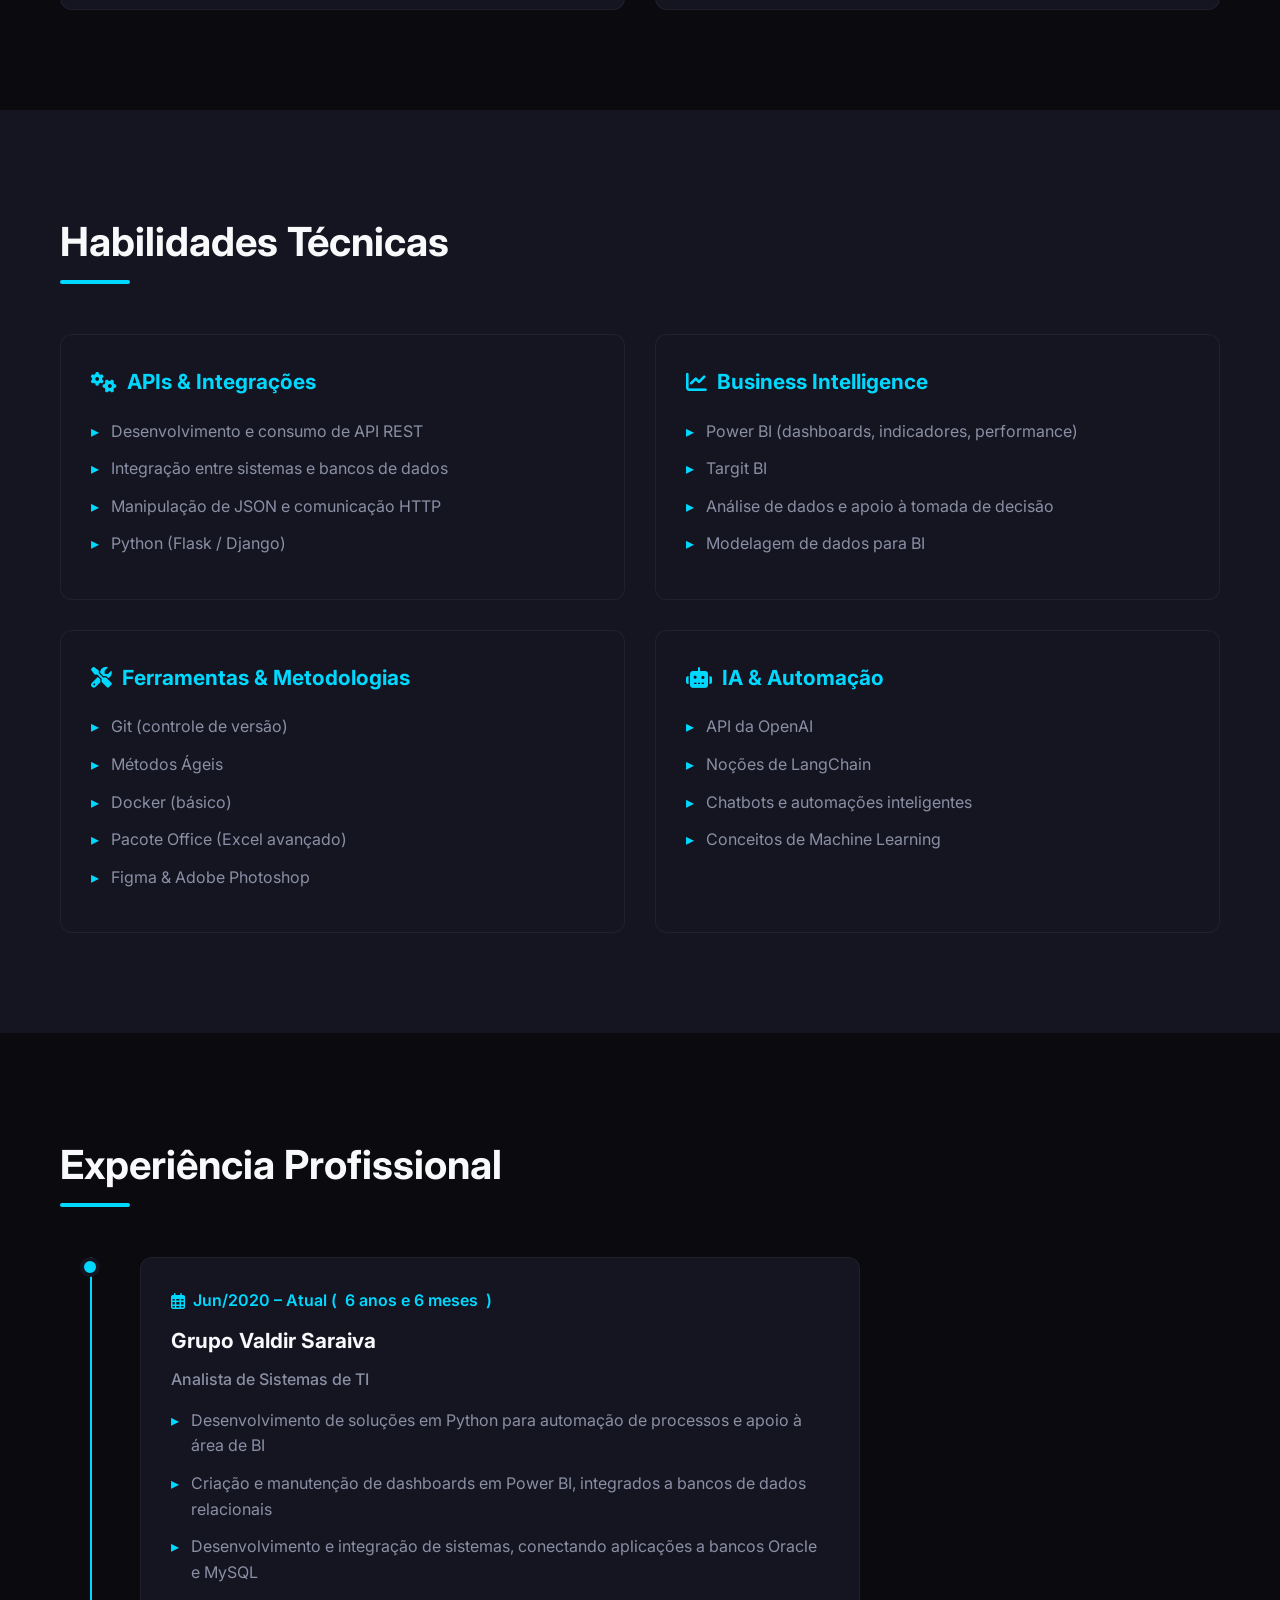
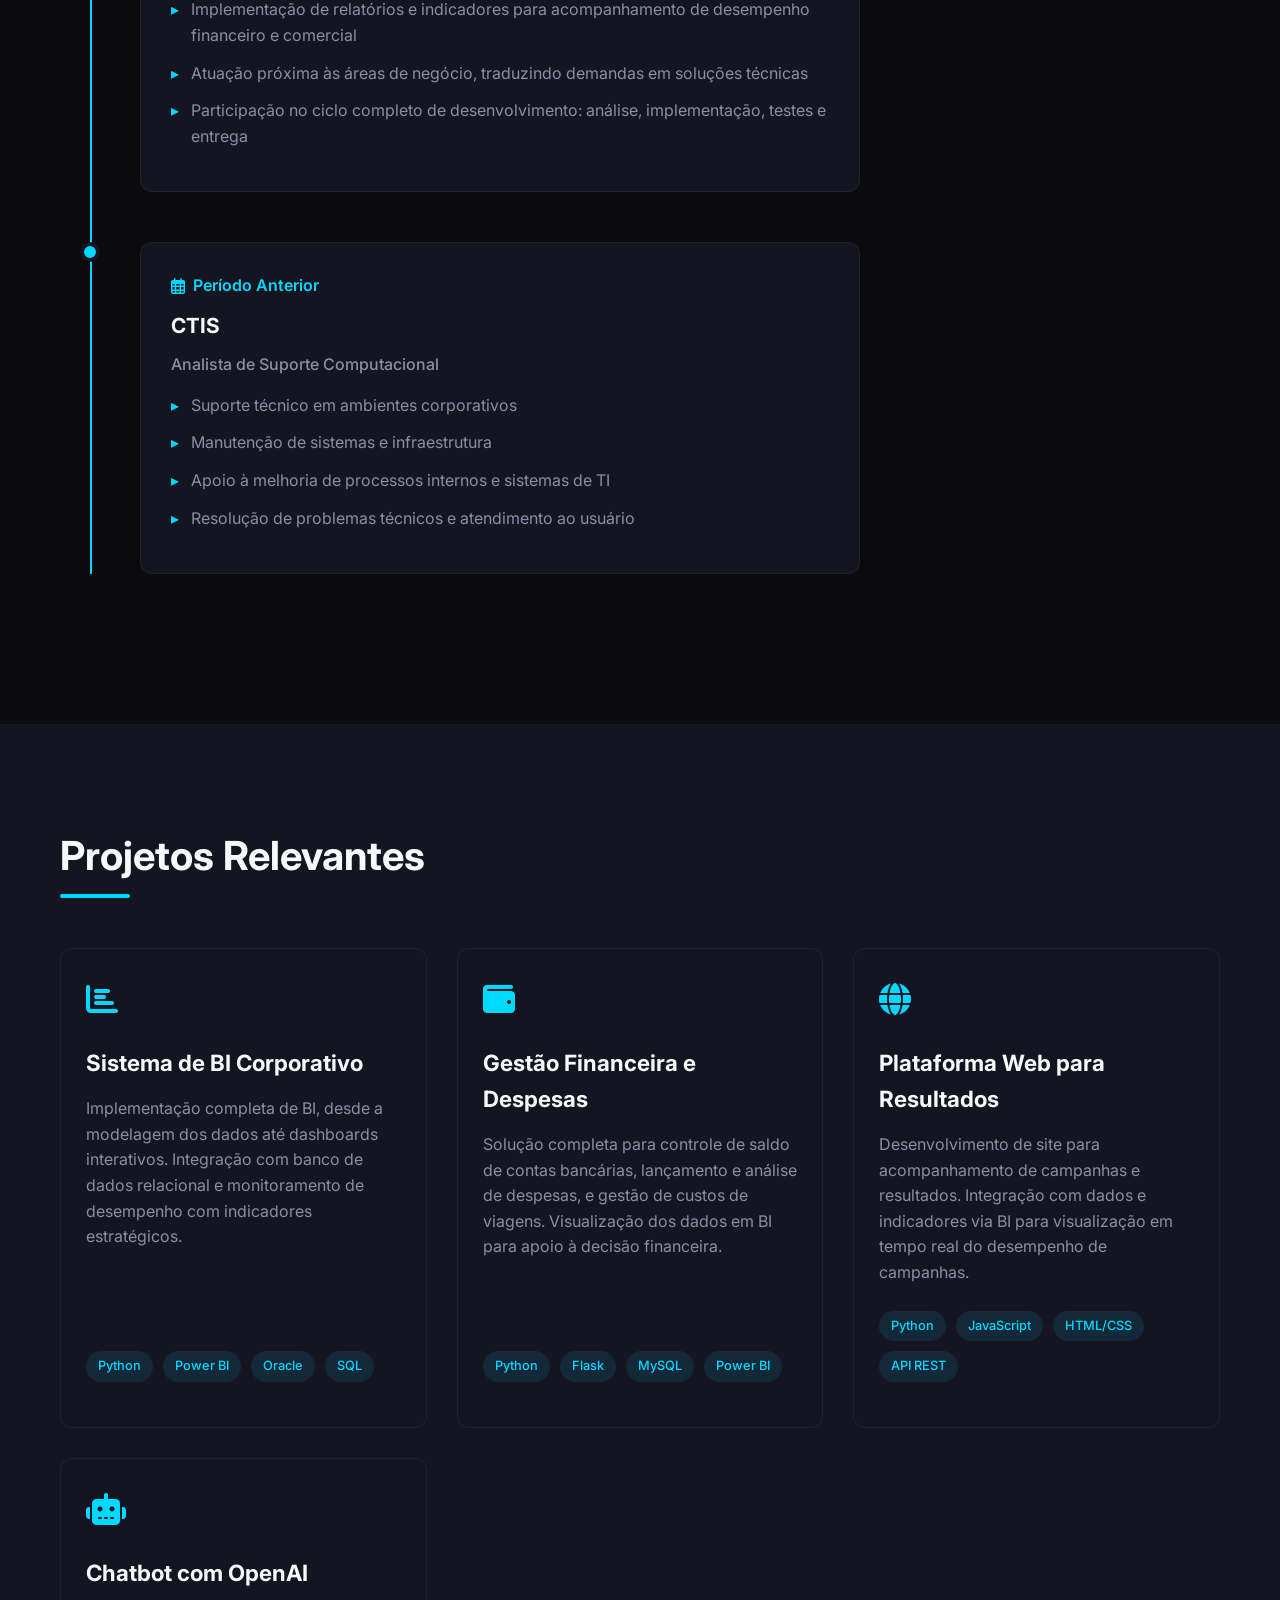
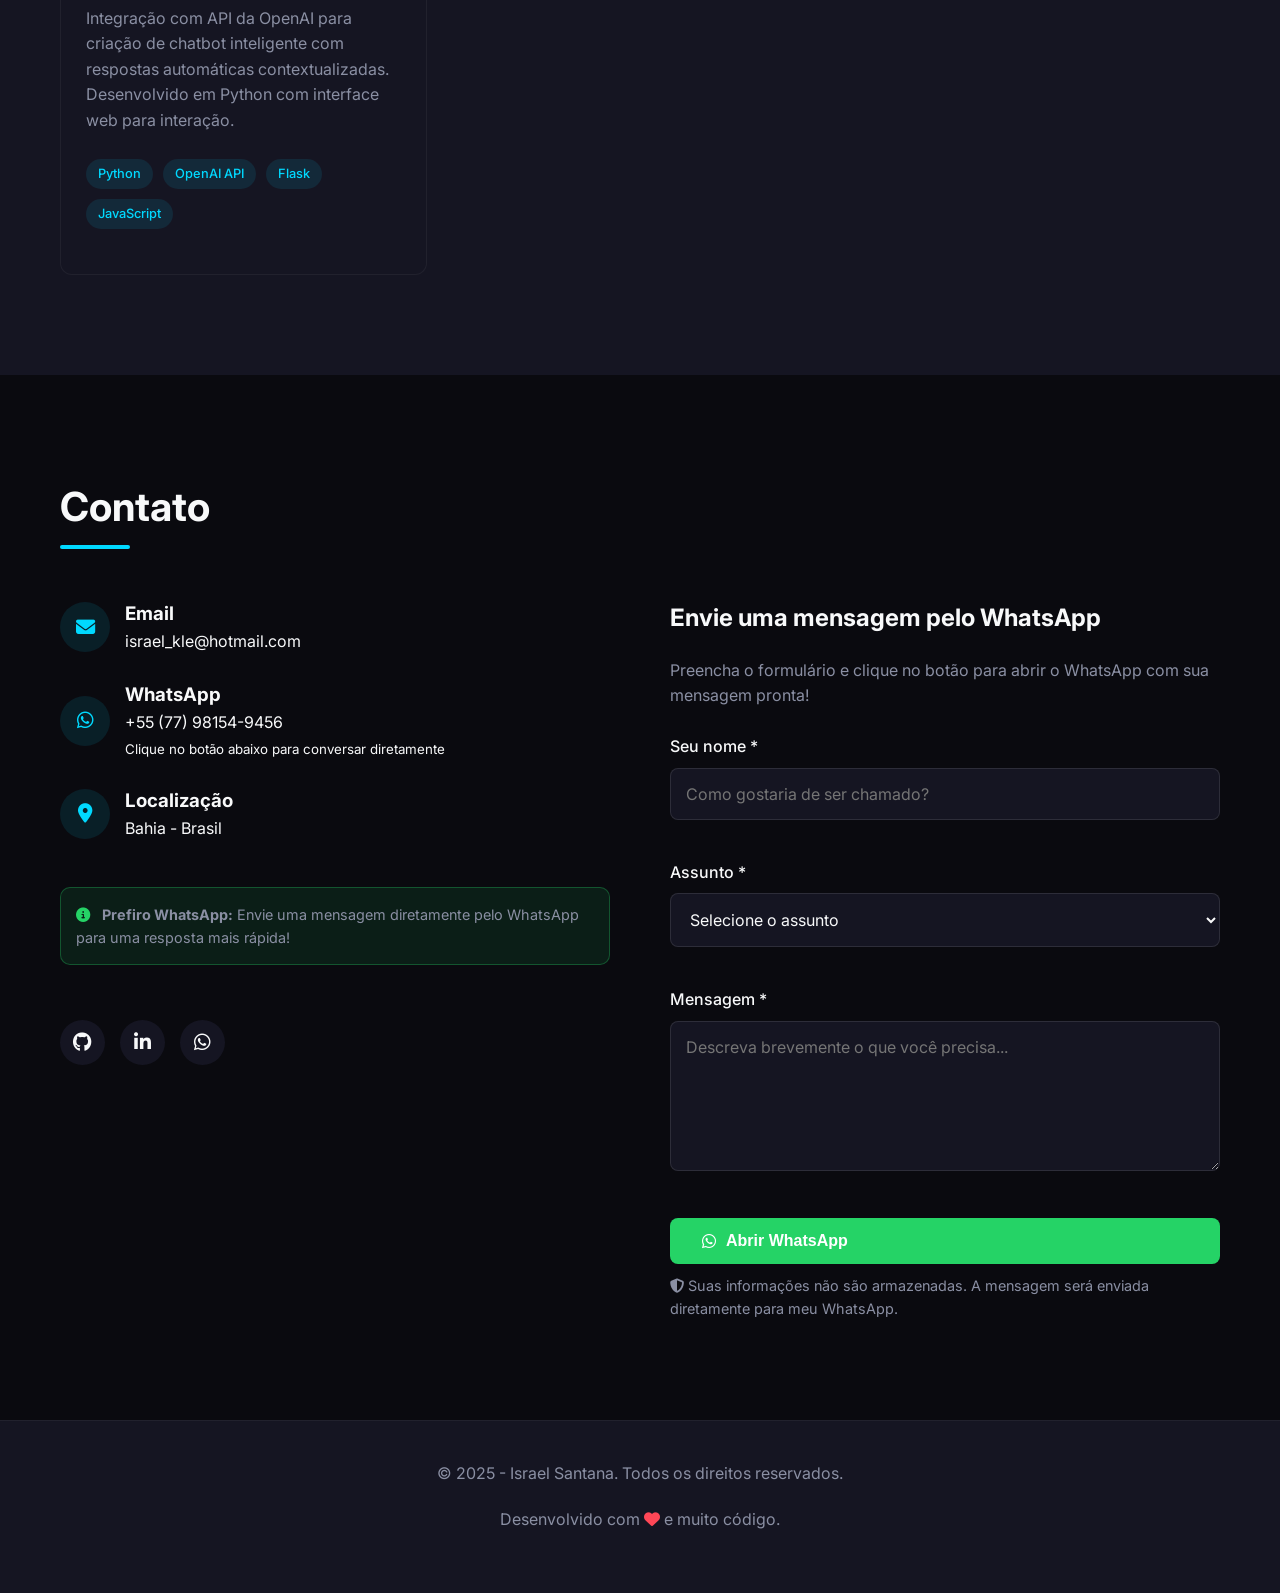
==== commit 3147679e: "1.0.2 Ajustes na página" ====
--- a/index.html
+++ b/index.html
@@ -42,7 +42,7 @@
     <section class="hero" id="home">
         <div class="container hero-content">
             <div class="hero-badge">
-                <i class="fas fa-star"></i> Desenvolvedor Python | Full Stack | BI
+                <i class="fas fa-star"></i> Desenvolvedor Python | Full Stack | BI | Data Analytcs
             </div>
             <h1>Israel Santana</h1>
             <p class="hero-subtitle">Transformando dados em soluções inteligentes com Python, APIs e Business
@@ -345,7 +345,7 @@
                         </div>
                         <div>
                             <h3>Email</h3>
-                            <p>israel@exemplo.com</p>
+                            <p>israel_kle@hotmail.com</p>
                         </div>
                     </div>
 
@@ -366,7 +366,7 @@
                         </div>
                         <div>
                             <h3>Localização</h3>
-                            <p>Brasil</p>
+                            <p>Bahia - Brasil</p>
                         </div>
                     </div>
 
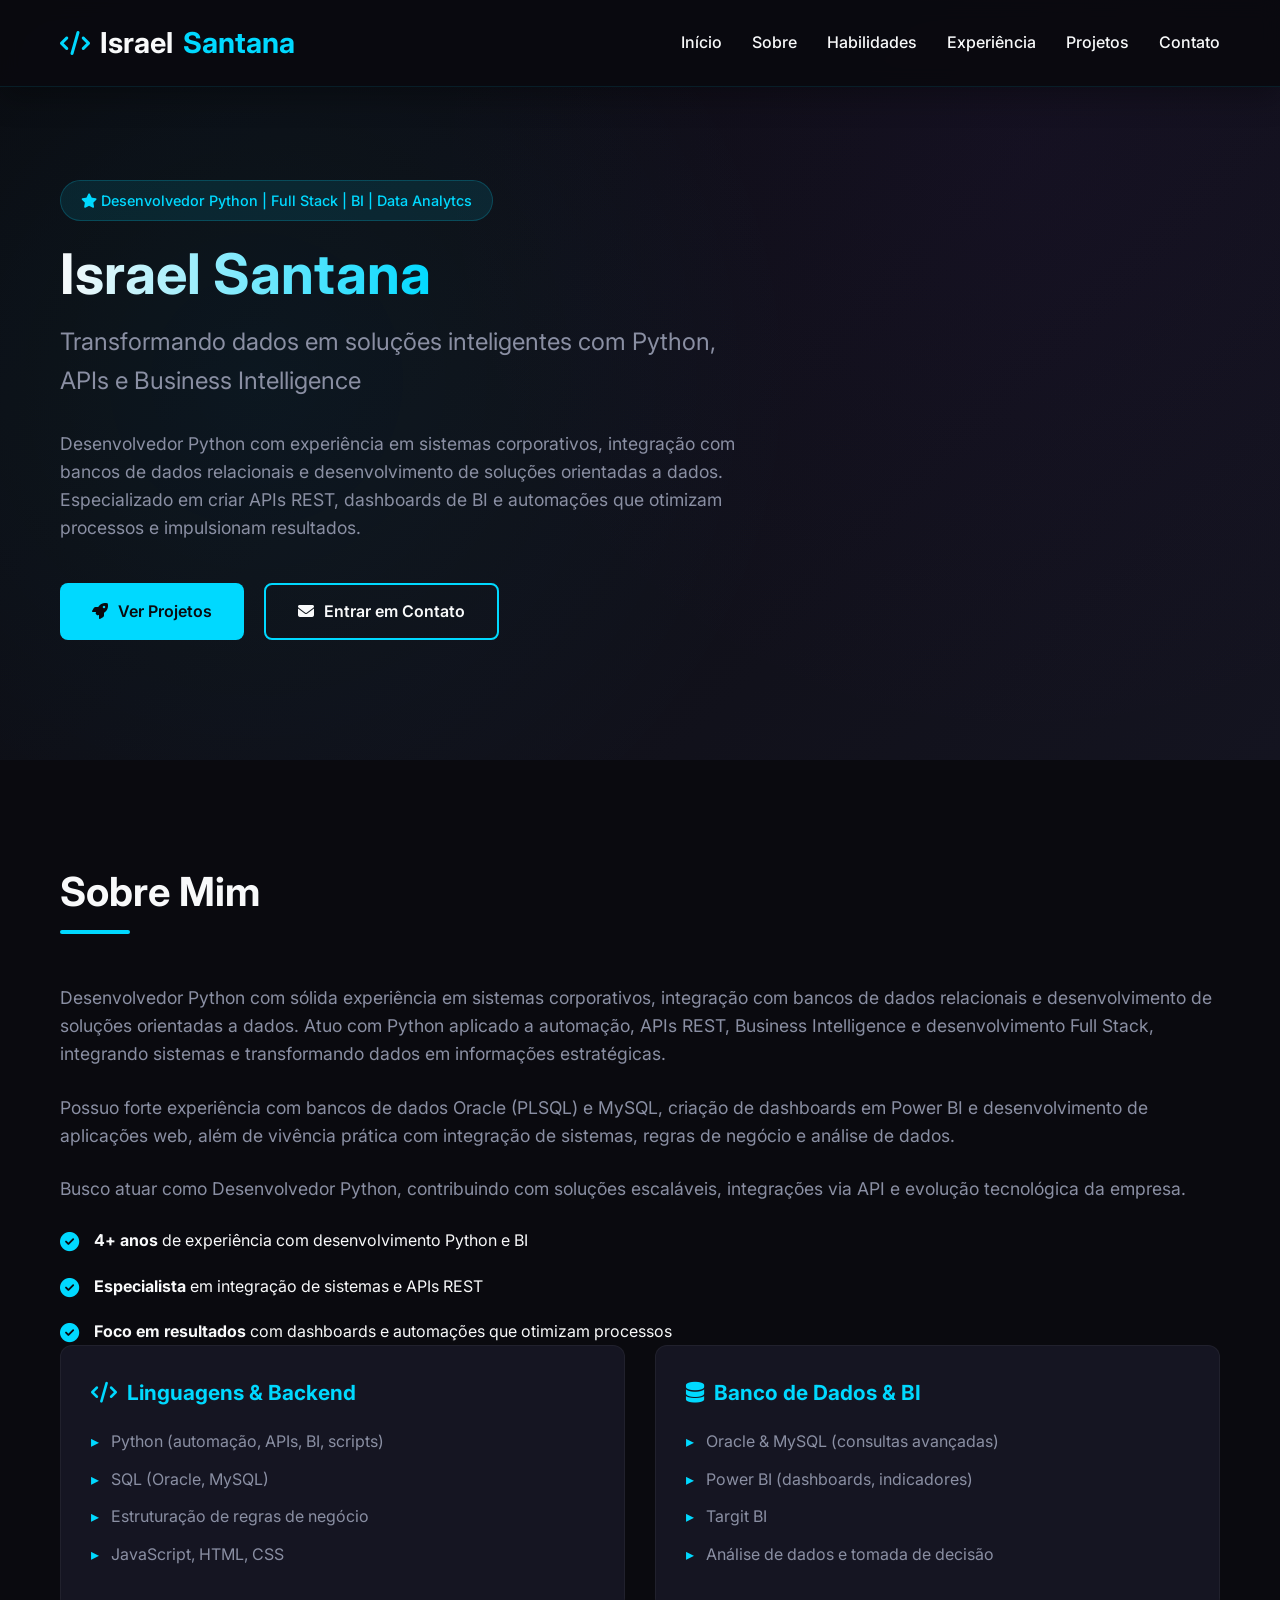
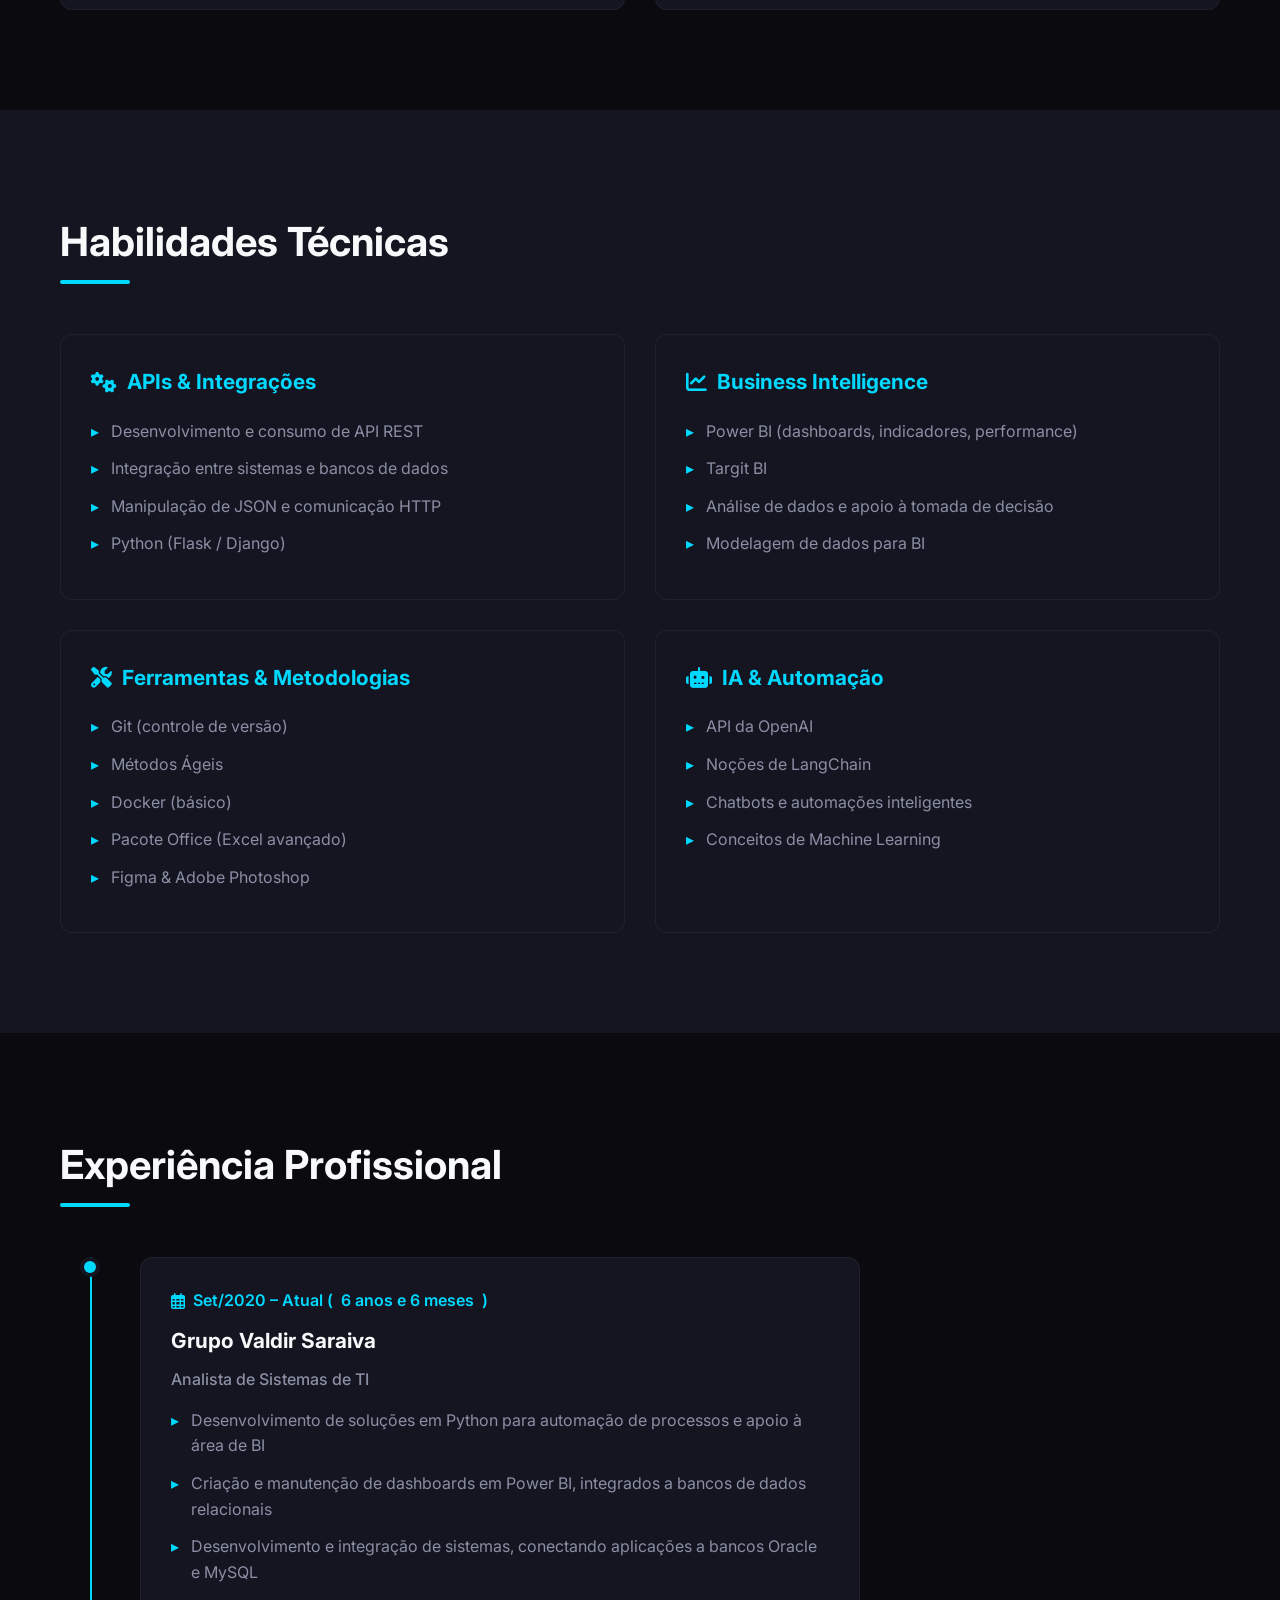
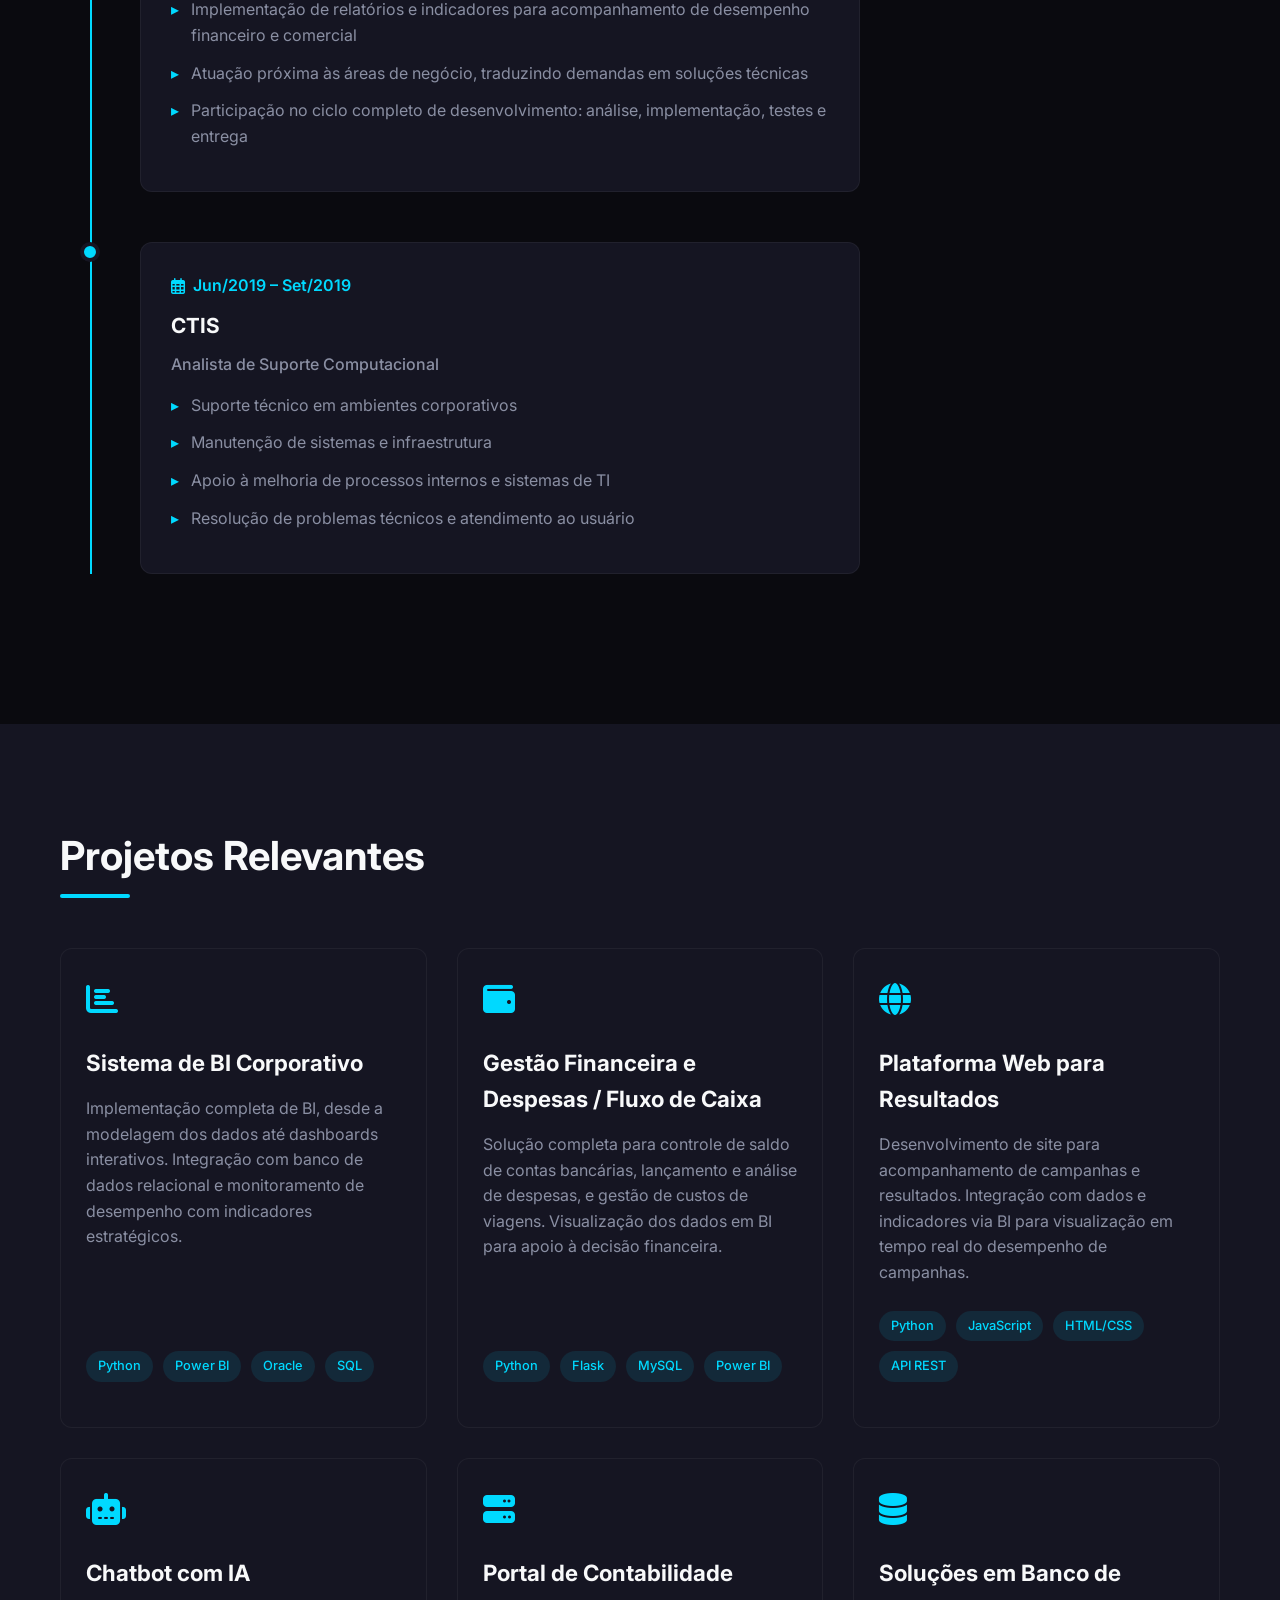
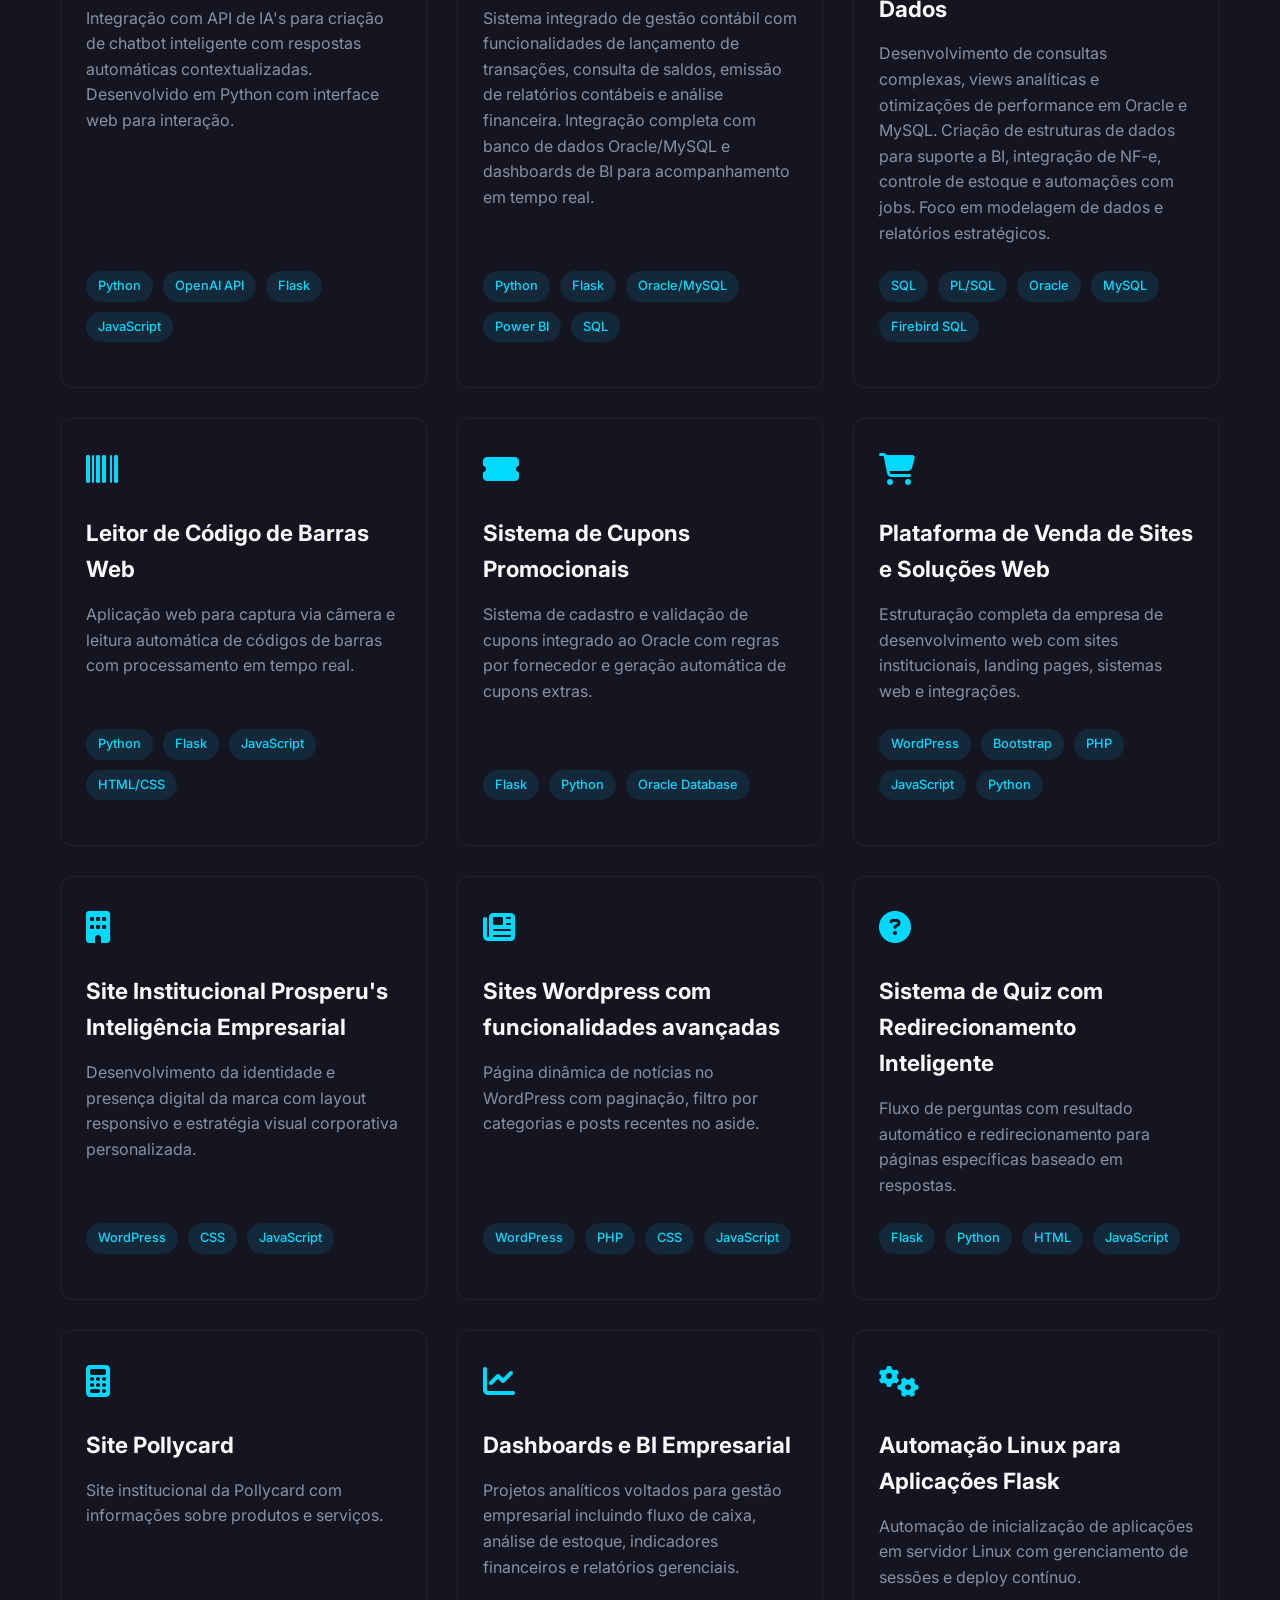
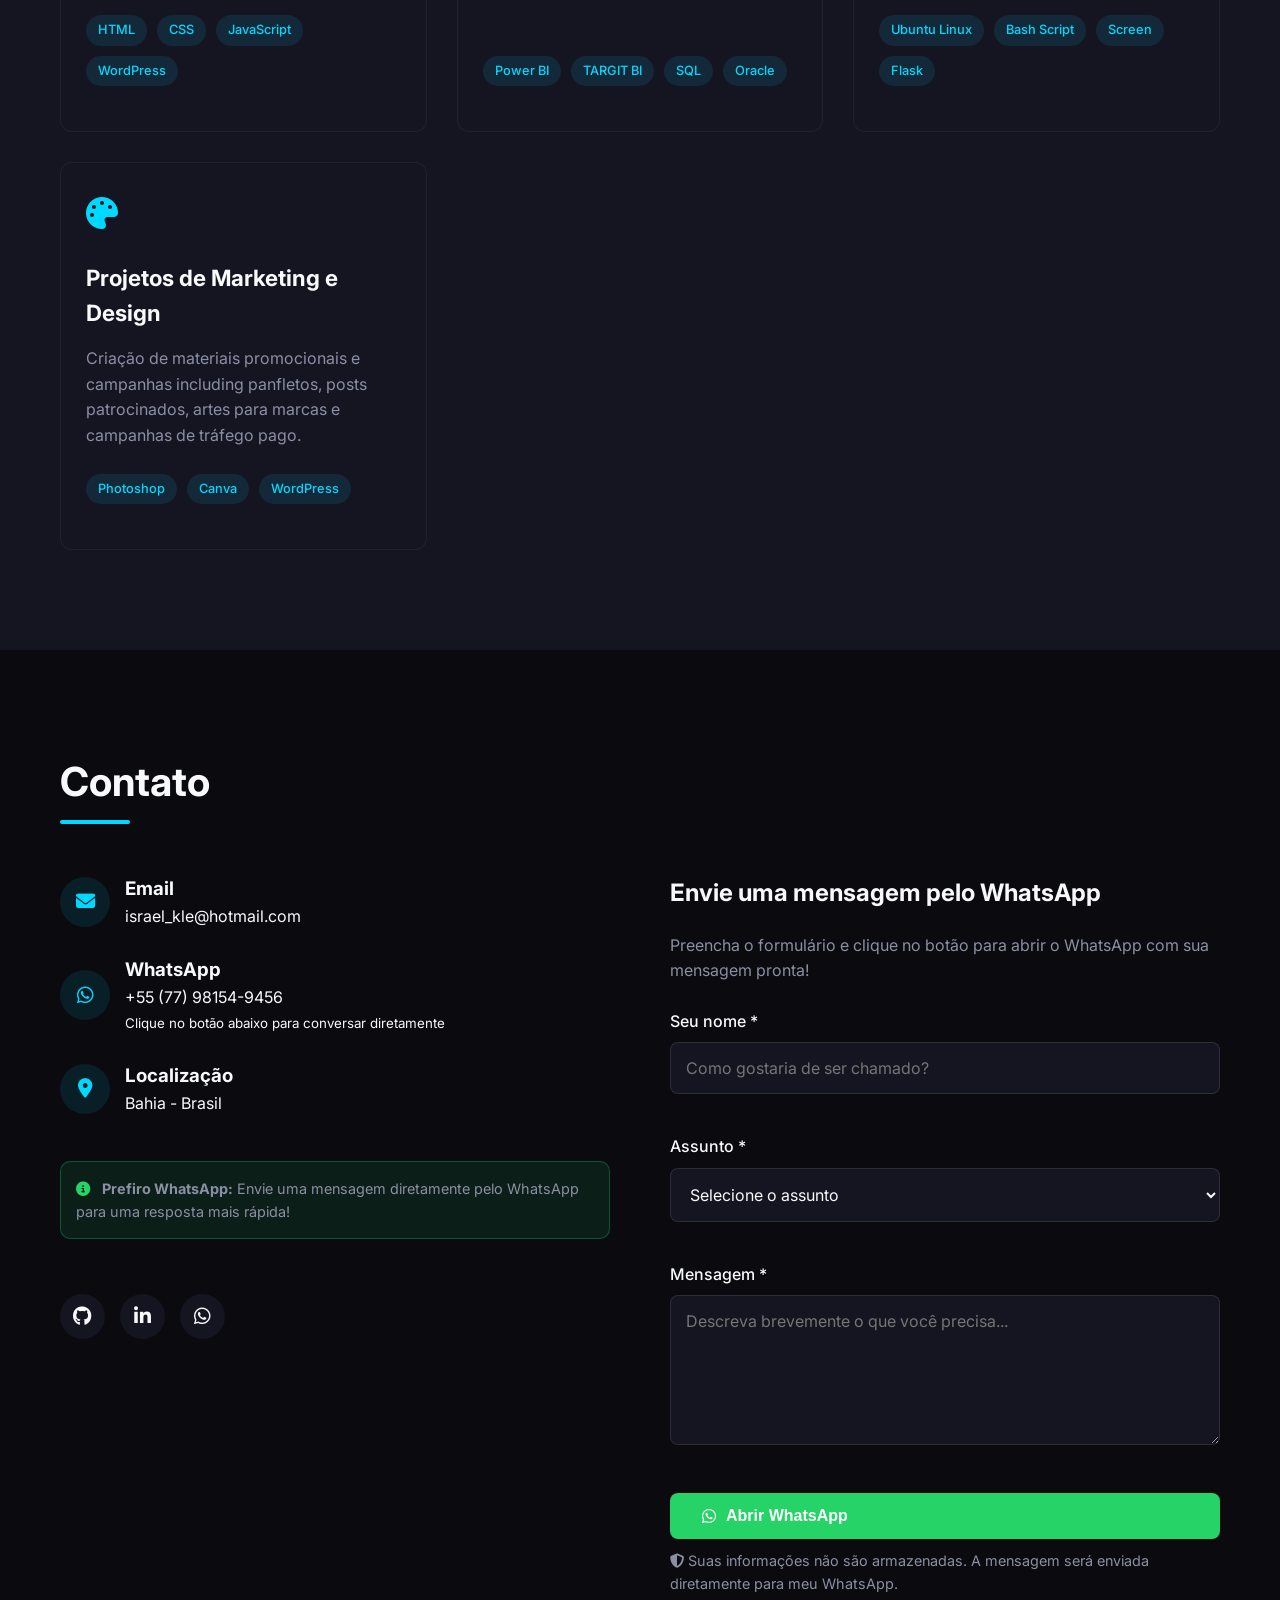
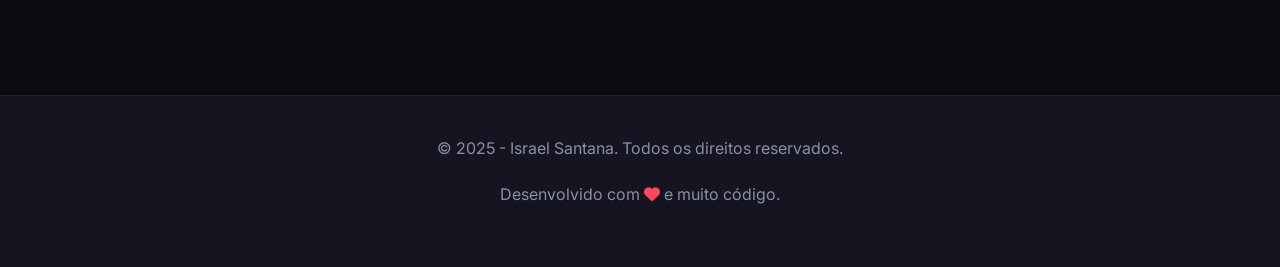
==== commit 68c2a795: "1.0.3 Ajuste nas informações de portifólio" ====
--- a/index.html
+++ b/index.html
@@ -193,7 +193,7 @@
                     <div class="timeline-content">
                         <div class="timeline-date">
                             <i class="far fa-calendar-alt"></i>
-                            Jun/2020 – Atual (<span id="tempo-experiencia"></span>)
+                            Set/2020 – Atual (<span id="tempo-experiencia"></span>)
                         </div>
                         <h3 class="timeline-company">Grupo Valdir Saraiva</h3>
                         <p class="timeline-position">Analista de Sistemas de TI</p>
@@ -217,7 +217,7 @@
                     <div class="timeline-icon"></div>
                     <div class="timeline-content">
                         <div class="timeline-date">
-                            <i class="far fa-calendar-alt"></i> Período Anterior
+                            <i class="far fa-calendar-alt"></i> Jun/2019 – Set/2019
                         </div>
                         <h3 class="timeline-company">CTIS</h3>
                         <p class="timeline-position">Analista de Suporte Computacional</p>
@@ -267,7 +267,7 @@
                         <div class="project-icon">
                             <i class="fas fa-wallet"></i>
                         </div>
-                        <h3>Gestão Financeira e Despesas</h3>
+                        <h3>Gestão Financeira e Despesas / Fluxo de Caixa</h3>
                         <p>Solução completa para controle de saldo de contas bancárias, lançamento e análise de
                             despesas, e gestão de custos de viagens. Visualização dos dados em BI para apoio à decisão
                             financeira.</p>
@@ -312,8 +312,8 @@
                         <div class="project-icon">
                             <i class="fas fa-robot"></i>
                         </div>
-                        <h3>Chatbot com OpenAI</h3>
-                        <p>Integração com API da OpenAI para criação de chatbot inteligente com respostas automáticas
+                        <h3>Chatbot com IA</h3>
+                        <p>Integração com API de IA's para criação de chatbot inteligente com respostas automáticas
                             contextualizadas. Desenvolvido em Python com interface web para interação.</p>
                     </div>
                     <div class="project-footer">
@@ -326,6 +326,247 @@
                         <!-- <a href="#" class="btn btn-secondary" style="width: 100%; text-align: center;">
                             <i class="fas fa-external-link-alt"></i> Ver Detalhes
                         </a> -->
+                    </div>
+                </div>
+
+                <div class="project-card">
+                    <div class="project-header">
+                        <div class="project-icon">
+                            <i class="fas fa-server"></i>
+                        </div>
+                        <h3>Portal de Contabilidade</h3>
+                        <p>Sistema integrado de gestão contábil com funcionalidades de lançamento de transações,
+                            consulta de saldos, emissão de relatórios contábeis e análise financeira. Integração completa
+                            com banco de dados Oracle/MySQL e dashboards de BI para acompanhamento em tempo real.</p>
+                    </div>
+                    <div class="project-footer">
+                        <div class="project-tech">
+                            <span class="tech-tag">Python</span>
+                            <span class="tech-tag">Flask</span>
+                            <span class="tech-tag">Oracle/MySQL</span>
+                            <span class="tech-tag">Power BI</span>
+                            <span class="tech-tag">SQL</span>
+                        </div>
+                        <!-- <a href="#" class="btn btn-secondary" style="width: 100%; text-align: center;">
+                            <i class="fas fa-external-link-alt"></i> Ver Detalhes
+                        </a> -->
+                    </div>
+                </div>
+
+                <div class="project-card">
+                    <div class="project-header">
+                        <div class="project-icon">
+                            <i class="fas fa-database"></i>
+                        </div>
+                        <h3>Soluções em Banco de Dados</h3>
+                        <p>Desenvolvimento de consultas complexas, views analíticas e otimizações de performance em
+                            Oracle e MySQL. Criação de estruturas de dados para suporte a BI, integração de NF-e,
+                            controle de estoque e automações com jobs. Foco em modelagem de dados e relatórios
+                            estratégicos.</p>
+                    </div>
+                    <div class="project-footer">
+                        <div class="project-tech">
+                            <span class="tech-tag">SQL</span>
+                            <span class="tech-tag">PL/SQL</span>
+                            <span class="tech-tag">Oracle</span>
+                            <span class="tech-tag">MySQL</span>
+                            <span class="tech-tag">Firebird SQL</span>
+                        </div>
+                    </div>
+                </div>                
+
+                <div class="project-card">
+                    <div class="project-header">
+                        <div class="project-icon">
+                            <i class="fas fa-barcode"></i>
+                        </div>
+                        <h3>Leitor de Código de Barras Web</h3>
+                        <p>Aplicação web para captura via câmera e leitura automática de códigos de barras 
+                            com processamento em tempo real.</p>
+                    </div>
+                    <div class="project-footer">
+                        <div class="project-tech">
+                            <span class="tech-tag">Python</span>
+                            <span class="tech-tag">Flask</span>
+                            <span class="tech-tag">JavaScript</span>
+                            <span class="tech-tag">HTML/CSS</span>
+                        </div>
+                    </div>
+                </div>
+
+                
+
+                <div class="project-card">
+                    <div class="project-header">
+                        <div class="project-icon">
+                            <i class="fas fa-ticket-alt"></i>
+                        </div>
+                        <h3>Sistema de Cupons Promocionais</h3>
+                        <p>Sistema de cadastro e validação de cupons integrado ao Oracle com regras por fornecedor 
+                            e geração automática de cupons extras.</p>
+                    </div>
+                    <div class="project-footer">
+                        <div class="project-tech">
+                            <span class="tech-tag">Flask</span>
+                            <span class="tech-tag">Python</span>
+                            <span class="tech-tag">Oracle Database</span>
+                        </div>
+                    </div>
+                </div>
+
+                <div class="project-card">
+                    <div class="project-header">
+                        <div class="project-icon">
+                            <i class="fas fa-shopping-cart"></i>
+                        </div>
+                        <h3>Plataforma de Venda de Sites e Soluções Web</h3>
+                        <p>Estruturação completa da empresa de desenvolvimento web com sites institucionais, 
+                            landing pages, sistemas web e integrações.</p>
+                    </div>
+                    <div class="project-footer">
+                        <div class="project-tech">
+                            <span class="tech-tag">WordPress</span>
+                            <span class="tech-tag">Bootstrap</span>
+                            <span class="tech-tag">PHP</span>
+                            <span class="tech-tag">JavaScript</span>
+                            <span class="tech-tag">Python</span>
+                        </div>
+                    </div>
+                </div>
+
+                <div class="project-card">
+                    <div class="project-header">
+                        <div class="project-icon">
+                            <i class="fas fa-building"></i>
+                        </div>
+                        <h3>Site Institucional Prosperu's Inteligência Empresarial</h3>
+                        <p>Desenvolvimento da identidade e presença digital da marca com layout responsivo e 
+                            estratégia visual corporativa personalizada.</p>
+                    </div>
+                    <div class="project-footer">
+                        <div class="project-tech">
+                            <span class="tech-tag">WordPress</span>
+                            <span class="tech-tag">CSS</span>
+                            <span class="tech-tag">JavaScript</span>
+                        </div>
+                    </div>
+                </div>
+
+            
+
+                <div class="project-card">
+                    <div class="project-header">
+                        <div class="project-icon">
+                            <i class="fas fa-newspaper"></i>
+                        </div>
+                        <h3>Sites Wordpress com funcionalidades avançadas</h3>
+                        <p>Página dinâmica de notícias no WordPress com paginação, filtro por categorias 
+                            e posts recentes no aside.</p>
+                    </div>
+                    <div class="project-footer">
+                        <div class="project-tech">
+                            <span class="tech-tag">WordPress</span>
+                            <span class="tech-tag">PHP</span>
+                            <span class="tech-tag">CSS</span>
+                            <span class="tech-tag">JavaScript</span>
+                        </div>
+                    </div>
+                </div>
+
+                <div class="project-card">
+                    <div class="project-header">
+                        <div class="project-icon">
+                            <i class="fas fa-question-circle"></i>
+                        </div>
+                        <h3>Sistema de Quiz com Redirecionamento Inteligente</h3>
+                        <p>Fluxo de perguntas com resultado automático e redirecionamento para páginas específicas 
+                            baseado em respostas.</p>
+                    </div>
+                    <div class="project-footer">
+                        <div class="project-tech">
+                            <span class="tech-tag">Flask</span>
+                            <span class="tech-tag">Python</span>
+                            <span class="tech-tag">HTML</span>
+                            <span class="tech-tag">JavaScript</span>
+                        </div>
+                    </div>
+                </div>
+
+                <div class="project-card">
+                    <div class="project-header">
+                        <div class="project-icon">
+                            <i class="fas fa-calculator"></i>
+                        </div>
+                        <h3>Site Pollycard</h3>
+                        <p>Site institucional da Pollycard com informações sobre produtos e serviços.</p>
+                    </div>
+                    <div class="project-footer">
+                        <div class="project-tech">
+                            <span class="tech-tag">HTML</span>
+                            <span class="tech-tag">CSS</span>
+                            <span class="tech-tag">JavaScript</span>
+                            <span class="tech-tag">WordPress</span>
+                        </div>
+                    </div>
+                </div>
+
+              
+
+                <div class="project-card">
+                    <div class="project-header">
+                        <div class="project-icon">
+                            <i class="fas fa-line-chart"></i>
+                        </div>
+                        <h3>Dashboards e BI Empresarial</h3>
+                        <p>Projetos analíticos voltados para gestão empresarial incluindo fluxo de caixa, 
+                            análise de estoque, indicadores financeiros e relatórios gerenciais.</p>
+                    </div>
+                    <div class="project-footer">
+                        <div class="project-tech">
+                            <span class="tech-tag">Power BI</span>
+                            <span class="tech-tag">TARGIT BI</span>
+                            <span class="tech-tag">SQL</span>
+                            <span class="tech-tag">Oracle</span>
+                        </div>
+                    </div>
+                </div>
+
+                <div class="project-card">
+                    <div class="project-header">
+                        <div class="project-icon">
+                            <i class="fas fa-cogs"></i>
+                        </div>
+                        <h3>Automação Linux para Aplicações Flask</h3>
+                        <p>Automação de inicialização de aplicações em servidor Linux com gerenciamento de sessões 
+                            e deploy contínuo.</p>
+                    </div>
+                    <div class="project-footer">
+                        <div class="project-tech">
+                            <span class="tech-tag">Ubuntu Linux</span>
+                            <span class="tech-tag">Bash Script</span>
+                            <span class="tech-tag">Screen</span>
+                            <span class="tech-tag">Flask</span>
+                        </div>
+                    </div>
+                </div>
+
+                
+
+                <div class="project-card">
+                    <div class="project-header">
+                        <div class="project-icon">
+                            <i class="fas fa-palette"></i>
+                        </div>
+                        <h3>Projetos de Marketing e Design</h3>
+                        <p>Criação de materiais promocionais e campanhas including panfletos, posts patrocinados, 
+                            artes para marcas e campanhas de tráfego pago.</p>
+                    </div>
+                    <div class="project-footer">
+                        <div class="project-tech">
+                            <span class="tech-tag">Photoshop</span>
+                            <span class="tech-tag">Canva</span>
+                            <span class="tech-tag">WordPress</span>
+                        </div>
                     </div>
                 </div>
             </div>
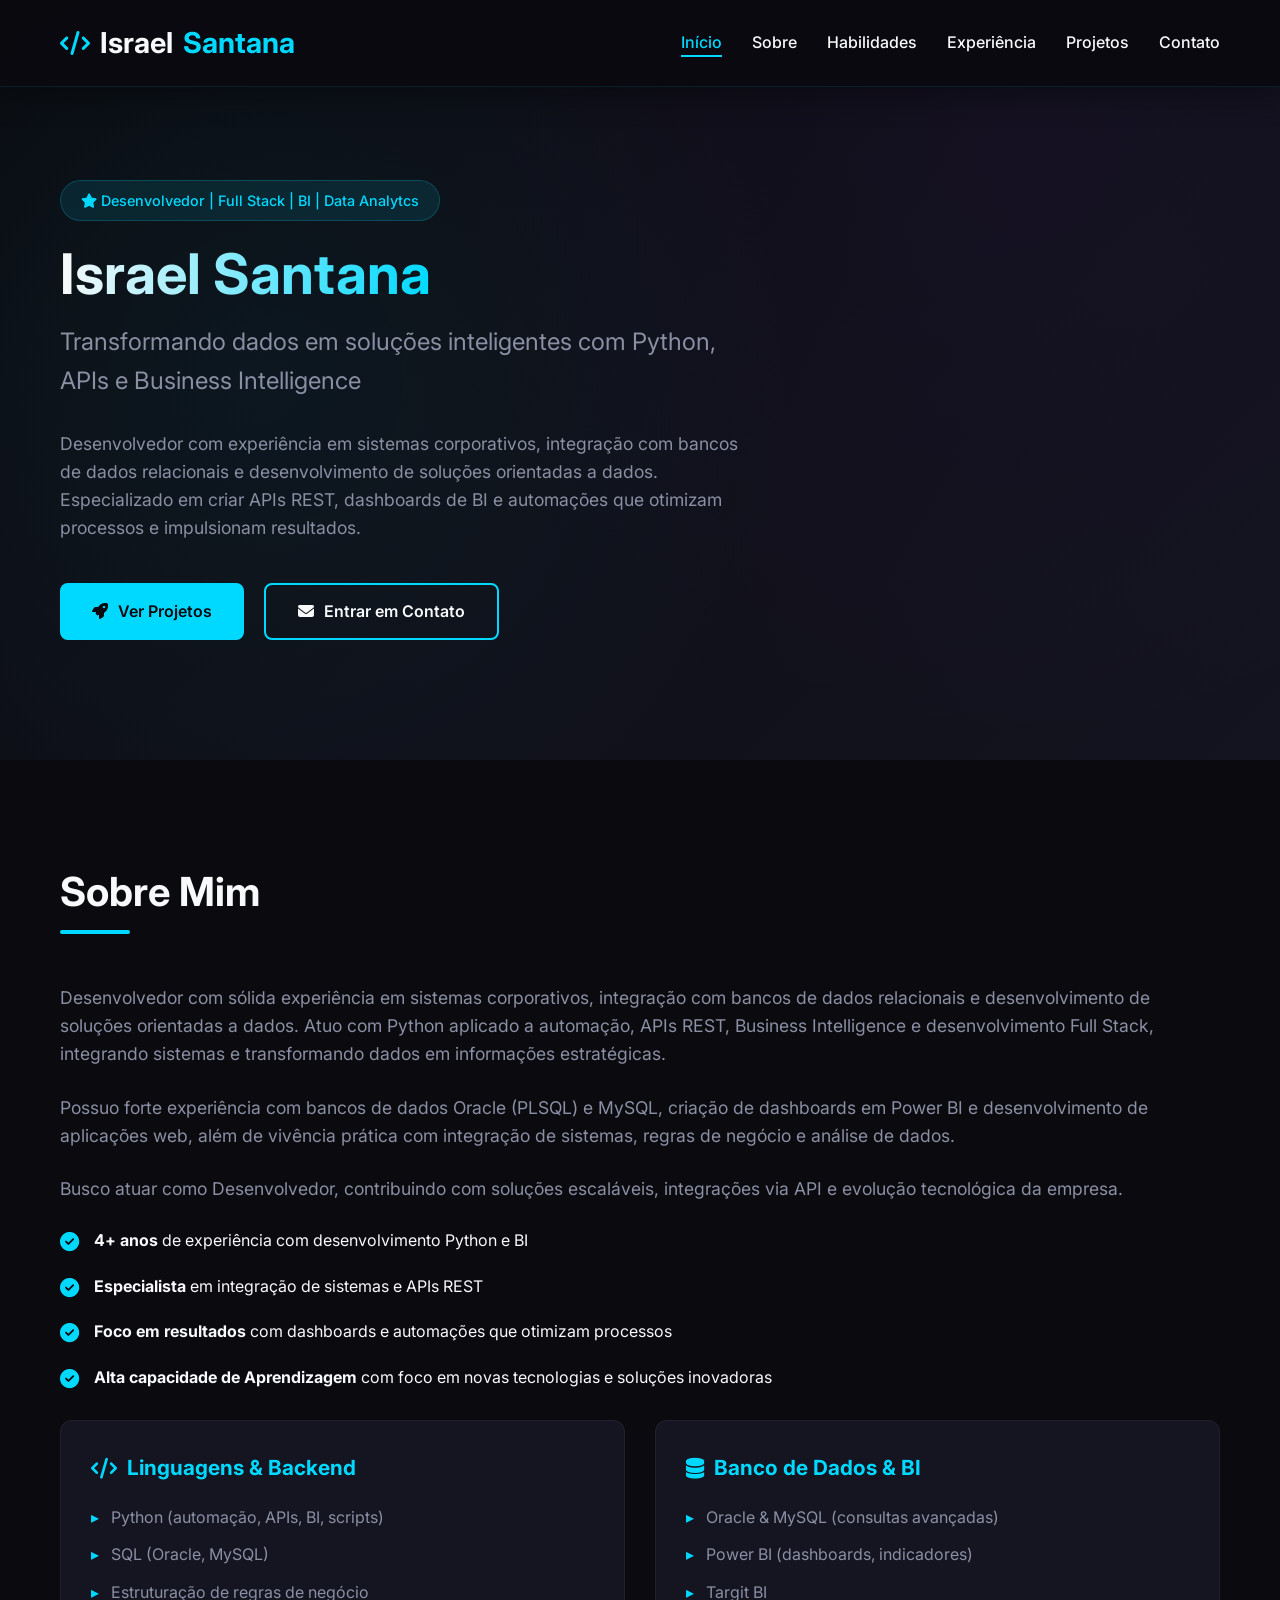
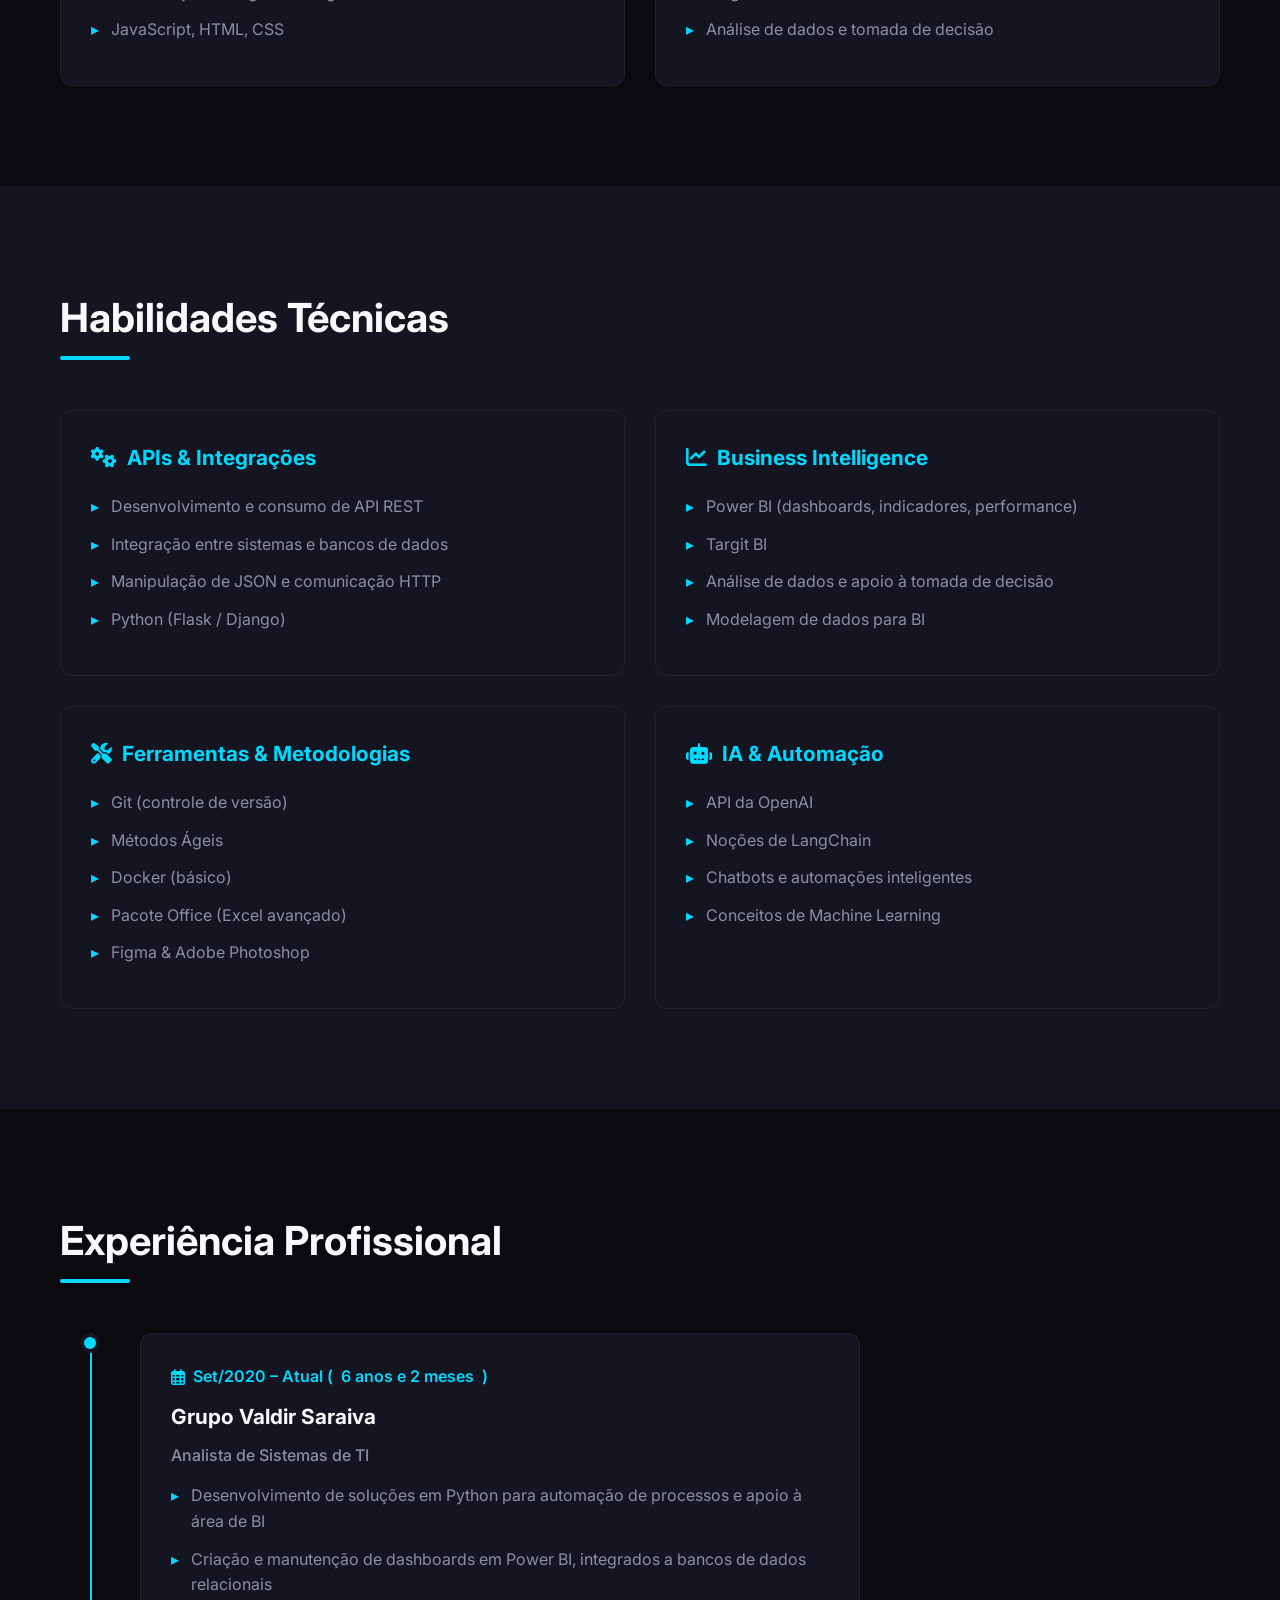
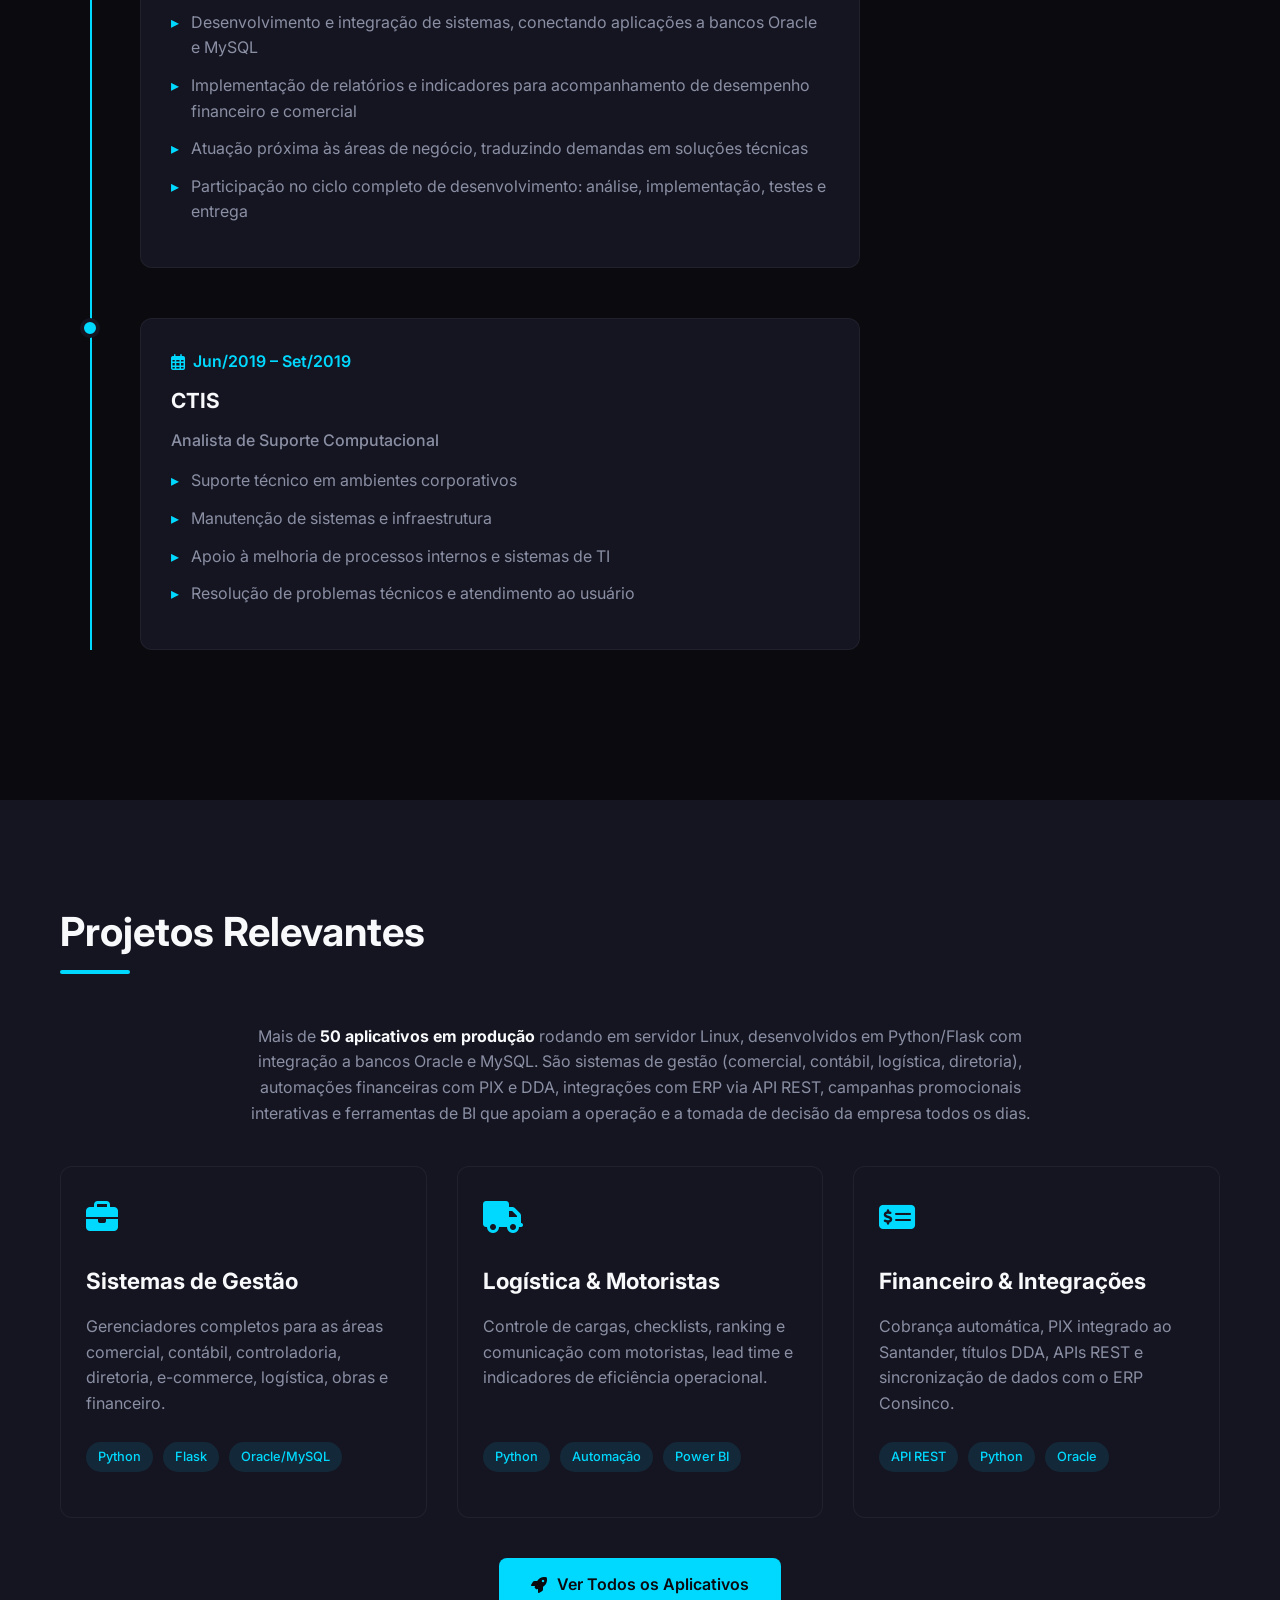
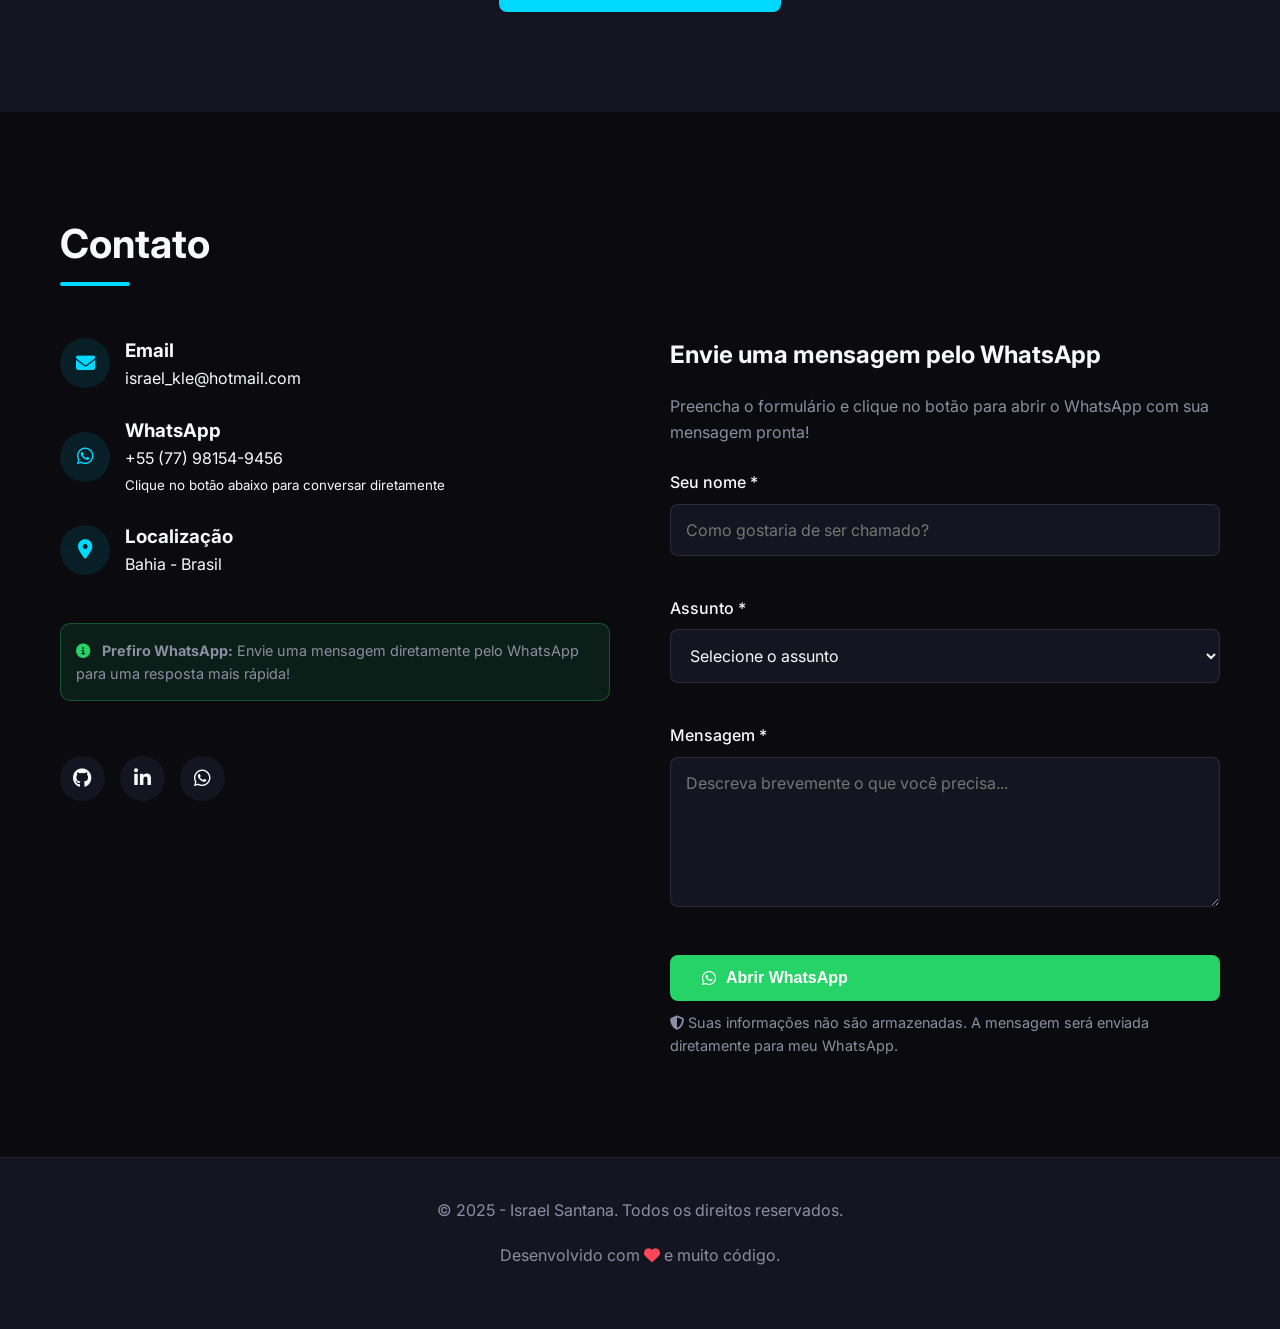
==== commit 683eabbf: "Adicionar página de projetos" ====
--- a/index.html
+++ b/index.html
@@ -42,13 +42,13 @@
     <section class="hero" id="home">
         <div class="container hero-content">
             <div class="hero-badge">
-                <i class="fas fa-star"></i> Desenvolvedor Python | Full Stack | BI | Data Analytcs
+                <i class="fas fa-star"></i> Desenvolvedor | Full Stack | BI | Data Analytcs
             </div>
             <h1>Israel Santana</h1>
             <p class="hero-subtitle">Transformando dados em soluções inteligentes com Python, APIs e Business
                 Intelligence</p>
             <p class="hero-description">
-                Desenvolvedor Python com experiência em sistemas corporativos, integração com bancos de dados
+                Desenvolvedor com experiência em sistemas corporativos, integração com bancos de dados
                 relacionais e desenvolvimento de soluções orientadas a dados. Especializado em criar APIs REST,
                 dashboards de BI e automações que otimizam processos e impulsionam resultados.
             </p>
@@ -70,7 +70,7 @@
             <div class="about-content">
                 <div class="about-text">
                     <p>
-                        Desenvolvedor Python com sólida experiência em sistemas corporativos, integração com bancos de
+                        Desenvolvedor com sólida experiência em sistemas corporativos, integração com bancos de
                         dados relacionais e desenvolvimento de soluções orientadas a dados. Atuo com Python aplicado a
                         automação, APIs REST, Business Intelligence e desenvolvimento Full Stack, integrando sistemas e
                         transformando dados em informações estratégicas.
@@ -81,7 +81,7 @@
                         sistemas, regras de negócio e análise de dados.
                     </p>
                     <p>
-                        Busco atuar como Desenvolvedor Python, contribuindo com soluções escaláveis, integrações via API
+                        Busco atuar como Desenvolvedor, contribuindo com soluções escaláveis, integrações via API
                         e evolução tecnológica da empresa.
                     </p>
 
@@ -104,10 +104,16 @@
                                 <strong>Foco em resultados</strong> com dashboards e automações que otimizam processos
                             </div>
                         </div>
-                    </div>
-                </div>
-
-                <div class="skills-grid">
+                        <div class="highlight-item">
+                            <i class="fas fa-check-circle highlight-icon"></i>
+                            <div>
+                                <strong>Alta capacidade de Aprendizagem</strong> com foco em novas tecnologias e soluções inovadoras
+                            </div>
+                        </div>
+                    </div>
+                </div>
+
+                <div class="skills-grid" style="margin-top: 30px;">
                     <div class="skill-category">
                         <h3><i class="fas fa-code"></i> Linguagens & Backend</h3>
                         <ul class="skill-list">
@@ -238,337 +244,68 @@
         <div class="container">
             <h2 class="section-title">Projetos Relevantes</h2>
 
+            <p style="text-align: center; color: var(--gray); max-width: 800px; margin: 0 auto 40px;">
+                Mais de <strong style="color: var(--light);">50 aplicativos em produção</strong> rodando em servidor
+                Linux, desenvolvidos em Python/Flask com integração a bancos Oracle e MySQL. São sistemas de gestão
+                (comercial, contábil, logística, diretoria), automações financeiras com PIX e DDA, integrações com
+                ERP via API REST, campanhas promocionais interativas e ferramentas de BI que apoiam a operação e a
+                tomada de decisão da empresa todos os dias.
+            </p>
+
             <div class="projects-grid">
                 <div class="project-card">
                     <div class="project-header">
-                        <div class="project-icon">
-                            <i class="fas fa-chart-bar"></i>
-                        </div>
-                        <h3>Sistema de BI Corporativo</h3>
-                        <p>Implementação completa de BI, desde a modelagem dos dados até dashboards interativos.
-                            Integração com banco de dados relacional e monitoramento de desempenho com indicadores
-                            estratégicos.</p>
-                    </div>
-                    <div class="project-footer">
-                        <div class="project-tech">
-                            <span class="tech-tag">Python</span>
-                            <span class="tech-tag">Power BI</span>
-                            <span class="tech-tag">Oracle</span>
-                            <span class="tech-tag">SQL</span>
-                        </div>
-                        <!-- <a href="#" class="btn btn-secondary" style="width: 100%; text-align: center;">
-                            <i class="fas fa-external-link-alt"></i> Ver Detalhes
-                        </a> -->
-                    </div>
-                </div>
-
-                <div class="project-card">
-                    <div class="project-header">
-                        <div class="project-icon">
-                            <i class="fas fa-wallet"></i>
-                        </div>
-                        <h3>Gestão Financeira e Despesas / Fluxo de Caixa</h3>
-                        <p>Solução completa para controle de saldo de contas bancárias, lançamento e análise de
-                            despesas, e gestão de custos de viagens. Visualização dos dados em BI para apoio à decisão
-                            financeira.</p>
-                    </div>
-                    <div class="project-footer">
-                        <div class="project-tech">
-                            <span class="tech-tag">Python</span>
-                            <span class="tech-tag">Flask</span>
-                            <span class="tech-tag">MySQL</span>
-                            <span class="tech-tag">Power BI</span>
-                        </div>
-                        <!-- <a href="#" class="btn btn-secondary" style="width: 100%; text-align: center;">
-                            <i class="fas fa-external-link-alt"></i> Ver Detalhes
-                        </a> -->
-                    </div>
-                </div>
-
-                <div class="project-card">
-                    <div class="project-header">
-                        <div class="project-icon">
-                            <i class="fas fa-globe"></i>
-                        </div>
-                        <h3>Plataforma Web para Resultados</h3>
-                        <p>Desenvolvimento de site para acompanhamento de campanhas e resultados. Integração com dados e
-                            indicadores via BI para visualização em tempo real do desempenho de campanhas.</p>
-                    </div>
-                    <div class="project-footer">
-                        <div class="project-tech">
-                            <span class="tech-tag">Python</span>
-                            <span class="tech-tag">JavaScript</span>
-                            <span class="tech-tag">HTML/CSS</span>
-                            <span class="tech-tag">API REST</span>
-                        </div>
-                        <!-- <a href="#" class="btn btn-secondary" style="width: 100%; text-align: center;">
-                            <i class="fas fa-external-link-alt"></i> Ver Detalhes
-                        </a> -->
-                    </div>
-                </div>
-
-                <div class="project-card">
-                    <div class="project-header">
-                        <div class="project-icon">
-                            <i class="fas fa-robot"></i>
-                        </div>
-                        <h3>Chatbot com IA</h3>
-                        <p>Integração com API de IA's para criação de chatbot inteligente com respostas automáticas
-                            contextualizadas. Desenvolvido em Python com interface web para interação.</p>
-                    </div>
-                    <div class="project-footer">
-                        <div class="project-tech">
-                            <span class="tech-tag">Python</span>
-                            <span class="tech-tag">OpenAI API</span>
-                            <span class="tech-tag">Flask</span>
-                            <span class="tech-tag">JavaScript</span>
-                        </div>
-                        <!-- <a href="#" class="btn btn-secondary" style="width: 100%; text-align: center;">
-                            <i class="fas fa-external-link-alt"></i> Ver Detalhes
-                        </a> -->
-                    </div>
-                </div>
-
-                <div class="project-card">
-                    <div class="project-header">
-                        <div class="project-icon">
-                            <i class="fas fa-server"></i>
-                        </div>
-                        <h3>Portal de Contabilidade</h3>
-                        <p>Sistema integrado de gestão contábil com funcionalidades de lançamento de transações,
-                            consulta de saldos, emissão de relatórios contábeis e análise financeira. Integração completa
-                            com banco de dados Oracle/MySQL e dashboards de BI para acompanhamento em tempo real.</p>
+                        <div class="project-icon"><i class="fas fa-briefcase"></i></div>
+                        <h3>Sistemas de Gestão</h3>
+                        <p>Gerenciadores completos para as áreas comercial, contábil, controladoria, diretoria,
+                            e-commerce, logística, obras e financeiro.</p>
                     </div>
                     <div class="project-footer">
                         <div class="project-tech">
                             <span class="tech-tag">Python</span>
                             <span class="tech-tag">Flask</span>
                             <span class="tech-tag">Oracle/MySQL</span>
-                            <span class="tech-tag">Power BI</span>
-                            <span class="tech-tag">SQL</span>
-                        </div>
-                        <!-- <a href="#" class="btn btn-secondary" style="width: 100%; text-align: center;">
-                            <i class="fas fa-external-link-alt"></i> Ver Detalhes
-                        </a> -->
+                        </div>
                     </div>
                 </div>
 
                 <div class="project-card">
                     <div class="project-header">
-                        <div class="project-icon">
-                            <i class="fas fa-database"></i>
-                        </div>
-                        <h3>Soluções em Banco de Dados</h3>
-                        <p>Desenvolvimento de consultas complexas, views analíticas e otimizações de performance em
-                            Oracle e MySQL. Criação de estruturas de dados para suporte a BI, integração de NF-e,
-                            controle de estoque e automações com jobs. Foco em modelagem de dados e relatórios
-                            estratégicos.</p>
-                    </div>
-                    <div class="project-footer">
-                        <div class="project-tech">
-                            <span class="tech-tag">SQL</span>
-                            <span class="tech-tag">PL/SQL</span>
-                            <span class="tech-tag">Oracle</span>
-                            <span class="tech-tag">MySQL</span>
-                            <span class="tech-tag">Firebird SQL</span>
-                        </div>
-                    </div>
-                </div>                
-
-                <div class="project-card">
-                    <div class="project-header">
-                        <div class="project-icon">
-                            <i class="fas fa-barcode"></i>
-                        </div>
-                        <h3>Leitor de Código de Barras Web</h3>
-                        <p>Aplicação web para captura via câmera e leitura automática de códigos de barras 
-                            com processamento em tempo real.</p>
+                        <div class="project-icon"><i class="fas fa-truck"></i></div>
+                        <h3>Logística & Motoristas</h3>
+                        <p>Controle de cargas, checklists, ranking e comunicação com motoristas, lead time e
+                            indicadores de eficiência operacional.</p>
                     </div>
                     <div class="project-footer">
                         <div class="project-tech">
                             <span class="tech-tag">Python</span>
-                            <span class="tech-tag">Flask</span>
-                            <span class="tech-tag">JavaScript</span>
-                            <span class="tech-tag">HTML/CSS</span>
-                        </div>
-                    </div>
-                </div>
-
-                
+                            <span class="tech-tag">Automação</span>
+                            <span class="tech-tag">Power BI</span>
+                        </div>
+                    </div>
+                </div>
 
                 <div class="project-card">
                     <div class="project-header">
-                        <div class="project-icon">
-                            <i class="fas fa-ticket-alt"></i>
-                        </div>
-                        <h3>Sistema de Cupons Promocionais</h3>
-                        <p>Sistema de cadastro e validação de cupons integrado ao Oracle com regras por fornecedor 
-                            e geração automática de cupons extras.</p>
+                        <div class="project-icon"><i class="fas fa-money-check-alt"></i></div>
+                        <h3>Financeiro & Integrações</h3>
+                        <p>Cobrança automática, PIX integrado ao Santander, títulos DDA, APIs REST e sincronização
+                            de dados com o ERP Consinco.</p>
                     </div>
                     <div class="project-footer">
                         <div class="project-tech">
-                            <span class="tech-tag">Flask</span>
+                            <span class="tech-tag">API REST</span>
                             <span class="tech-tag">Python</span>
-                            <span class="tech-tag">Oracle Database</span>
-                        </div>
-                    </div>
-                </div>
-
-                <div class="project-card">
-                    <div class="project-header">
-                        <div class="project-icon">
-                            <i class="fas fa-shopping-cart"></i>
-                        </div>
-                        <h3>Plataforma de Venda de Sites e Soluções Web</h3>
-                        <p>Estruturação completa da empresa de desenvolvimento web com sites institucionais, 
-                            landing pages, sistemas web e integrações.</p>
-                    </div>
-                    <div class="project-footer">
-                        <div class="project-tech">
-                            <span class="tech-tag">WordPress</span>
-                            <span class="tech-tag">Bootstrap</span>
-                            <span class="tech-tag">PHP</span>
-                            <span class="tech-tag">JavaScript</span>
-                            <span class="tech-tag">Python</span>
-                        </div>
-                    </div>
-                </div>
-
-                <div class="project-card">
-                    <div class="project-header">
-                        <div class="project-icon">
-                            <i class="fas fa-building"></i>
-                        </div>
-                        <h3>Site Institucional Prosperu's Inteligência Empresarial</h3>
-                        <p>Desenvolvimento da identidade e presença digital da marca com layout responsivo e 
-                            estratégia visual corporativa personalizada.</p>
-                    </div>
-                    <div class="project-footer">
-                        <div class="project-tech">
-                            <span class="tech-tag">WordPress</span>
-                            <span class="tech-tag">CSS</span>
-                            <span class="tech-tag">JavaScript</span>
-                        </div>
-                    </div>
-                </div>
-
-            
-
-                <div class="project-card">
-                    <div class="project-header">
-                        <div class="project-icon">
-                            <i class="fas fa-newspaper"></i>
-                        </div>
-                        <h3>Sites Wordpress com funcionalidades avançadas</h3>
-                        <p>Página dinâmica de notícias no WordPress com paginação, filtro por categorias 
-                            e posts recentes no aside.</p>
-                    </div>
-                    <div class="project-footer">
-                        <div class="project-tech">
-                            <span class="tech-tag">WordPress</span>
-                            <span class="tech-tag">PHP</span>
-                            <span class="tech-tag">CSS</span>
-                            <span class="tech-tag">JavaScript</span>
-                        </div>
-                    </div>
-                </div>
-
-                <div class="project-card">
-                    <div class="project-header">
-                        <div class="project-icon">
-                            <i class="fas fa-question-circle"></i>
-                        </div>
-                        <h3>Sistema de Quiz com Redirecionamento Inteligente</h3>
-                        <p>Fluxo de perguntas com resultado automático e redirecionamento para páginas específicas 
-                            baseado em respostas.</p>
-                    </div>
-                    <div class="project-footer">
-                        <div class="project-tech">
-                            <span class="tech-tag">Flask</span>
-                            <span class="tech-tag">Python</span>
-                            <span class="tech-tag">HTML</span>
-                            <span class="tech-tag">JavaScript</span>
-                        </div>
-                    </div>
-                </div>
-
-                <div class="project-card">
-                    <div class="project-header">
-                        <div class="project-icon">
-                            <i class="fas fa-calculator"></i>
-                        </div>
-                        <h3>Site Pollycard</h3>
-                        <p>Site institucional da Pollycard com informações sobre produtos e serviços.</p>
-                    </div>
-                    <div class="project-footer">
-                        <div class="project-tech">
-                            <span class="tech-tag">HTML</span>
-                            <span class="tech-tag">CSS</span>
-                            <span class="tech-tag">JavaScript</span>
-                            <span class="tech-tag">WordPress</span>
-                        </div>
-                    </div>
-                </div>
-
-              
-
-                <div class="project-card">
-                    <div class="project-header">
-                        <div class="project-icon">
-                            <i class="fas fa-line-chart"></i>
-                        </div>
-                        <h3>Dashboards e BI Empresarial</h3>
-                        <p>Projetos analíticos voltados para gestão empresarial incluindo fluxo de caixa, 
-                            análise de estoque, indicadores financeiros e relatórios gerenciais.</p>
-                    </div>
-                    <div class="project-footer">
-                        <div class="project-tech">
-                            <span class="tech-tag">Power BI</span>
-                            <span class="tech-tag">TARGIT BI</span>
-                            <span class="tech-tag">SQL</span>
                             <span class="tech-tag">Oracle</span>
                         </div>
                     </div>
                 </div>
-
-                <div class="project-card">
-                    <div class="project-header">
-                        <div class="project-icon">
-                            <i class="fas fa-cogs"></i>
-                        </div>
-                        <h3>Automação Linux para Aplicações Flask</h3>
-                        <p>Automação de inicialização de aplicações em servidor Linux com gerenciamento de sessões 
-                            e deploy contínuo.</p>
-                    </div>
-                    <div class="project-footer">
-                        <div class="project-tech">
-                            <span class="tech-tag">Ubuntu Linux</span>
-                            <span class="tech-tag">Bash Script</span>
-                            <span class="tech-tag">Screen</span>
-                            <span class="tech-tag">Flask</span>
-                        </div>
-                    </div>
-                </div>
-
-                
-
-                <div class="project-card">
-                    <div class="project-header">
-                        <div class="project-icon">
-                            <i class="fas fa-palette"></i>
-                        </div>
-                        <h3>Projetos de Marketing e Design</h3>
-                        <p>Criação de materiais promocionais e campanhas including panfletos, posts patrocinados, 
-                            artes para marcas e campanhas de tráfego pago.</p>
-                    </div>
-                    <div class="project-footer">
-                        <div class="project-tech">
-                            <span class="tech-tag">Photoshop</span>
-                            <span class="tech-tag">Canva</span>
-                            <span class="tech-tag">WordPress</span>
-                        </div>
-                    </div>
-                </div>
+            </div>
+
+            <div class="cta-buttons" style="justify-content: center; margin-top: 40px;">
+                <a href="projetos.html" class="btn btn-primary">
+                    <i class="fas fa-rocket"></i> Ver Todos os Aplicativos
+                </a>
             </div>
         </div>
     </section>
--- a/style.css
+++ b/style.css
@@ -105,6 +105,14 @@
             transition: var(--transition);
         }
 
+        nav a.active {
+            color: var(--primary);
+        }
+
+        nav a.active::after {
+            width: 100%;
+        }
+
         nav a:hover::after {
             width: 100%;
         }
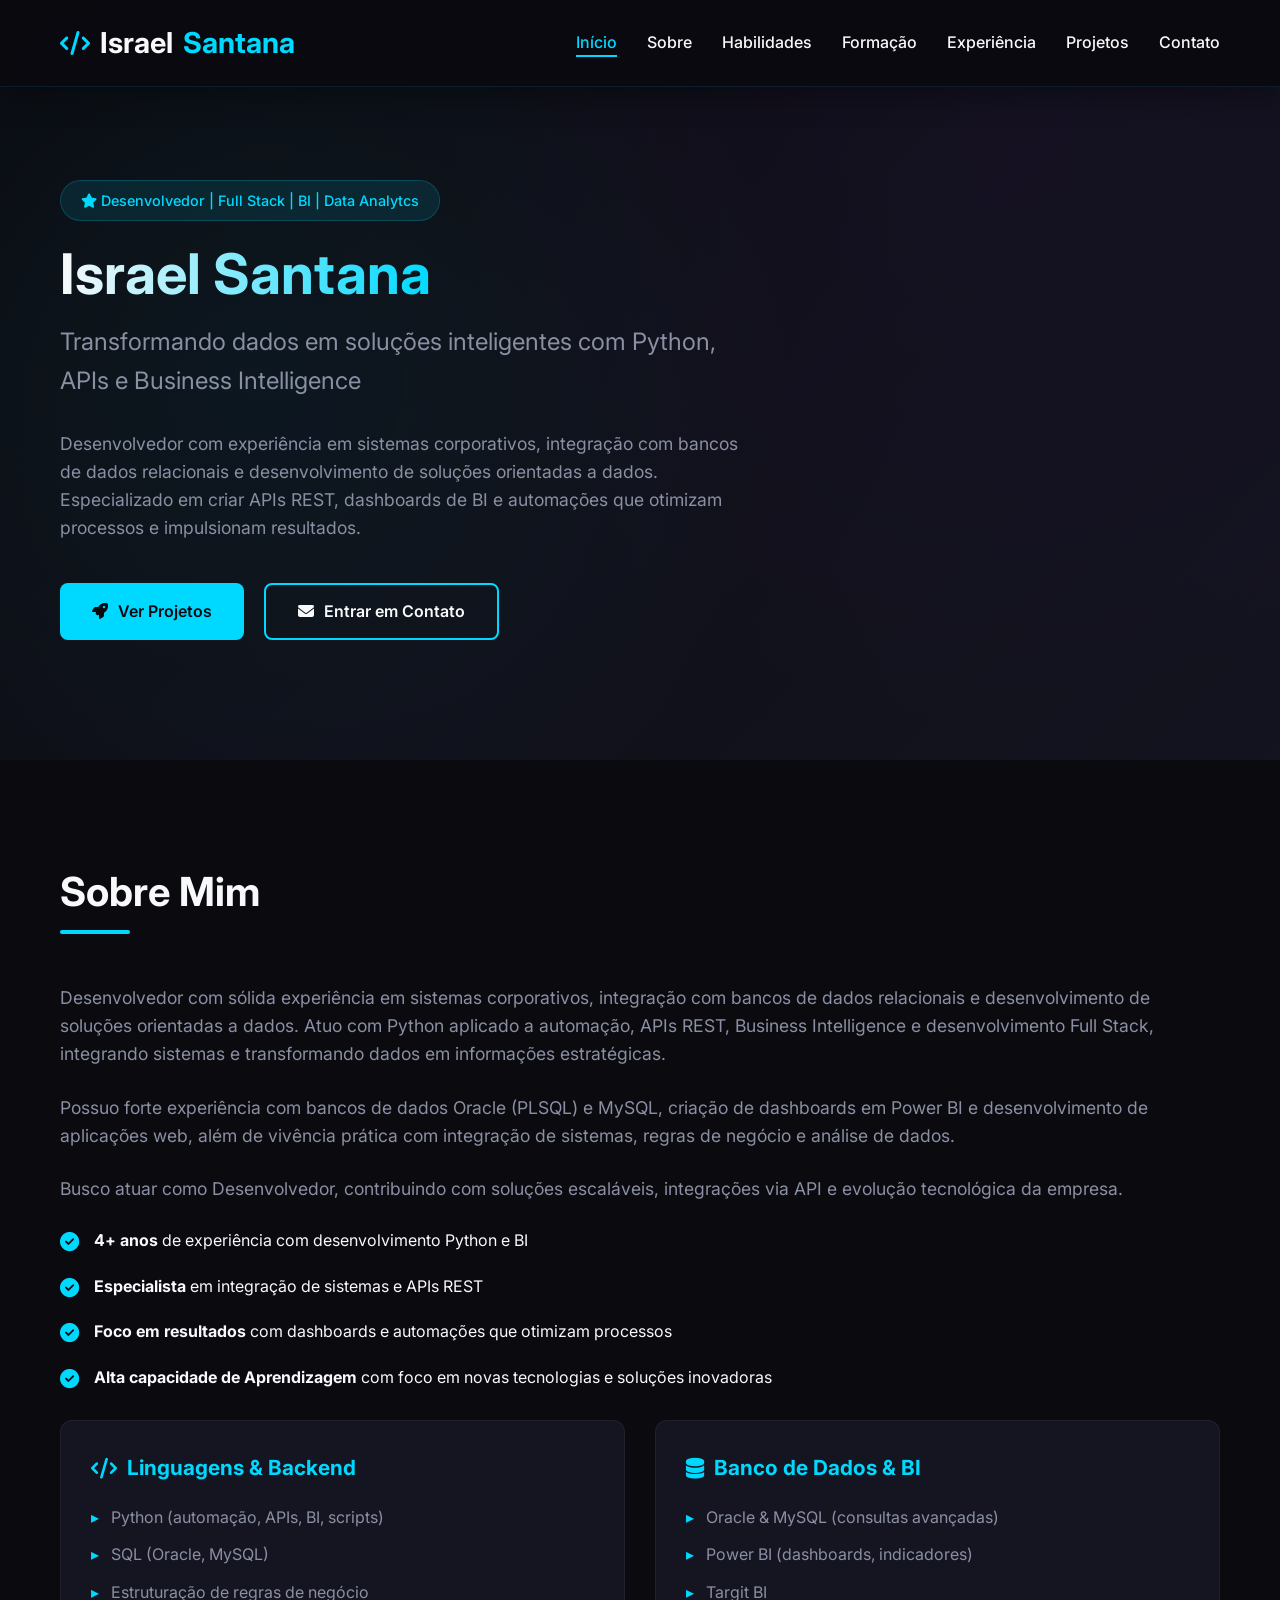
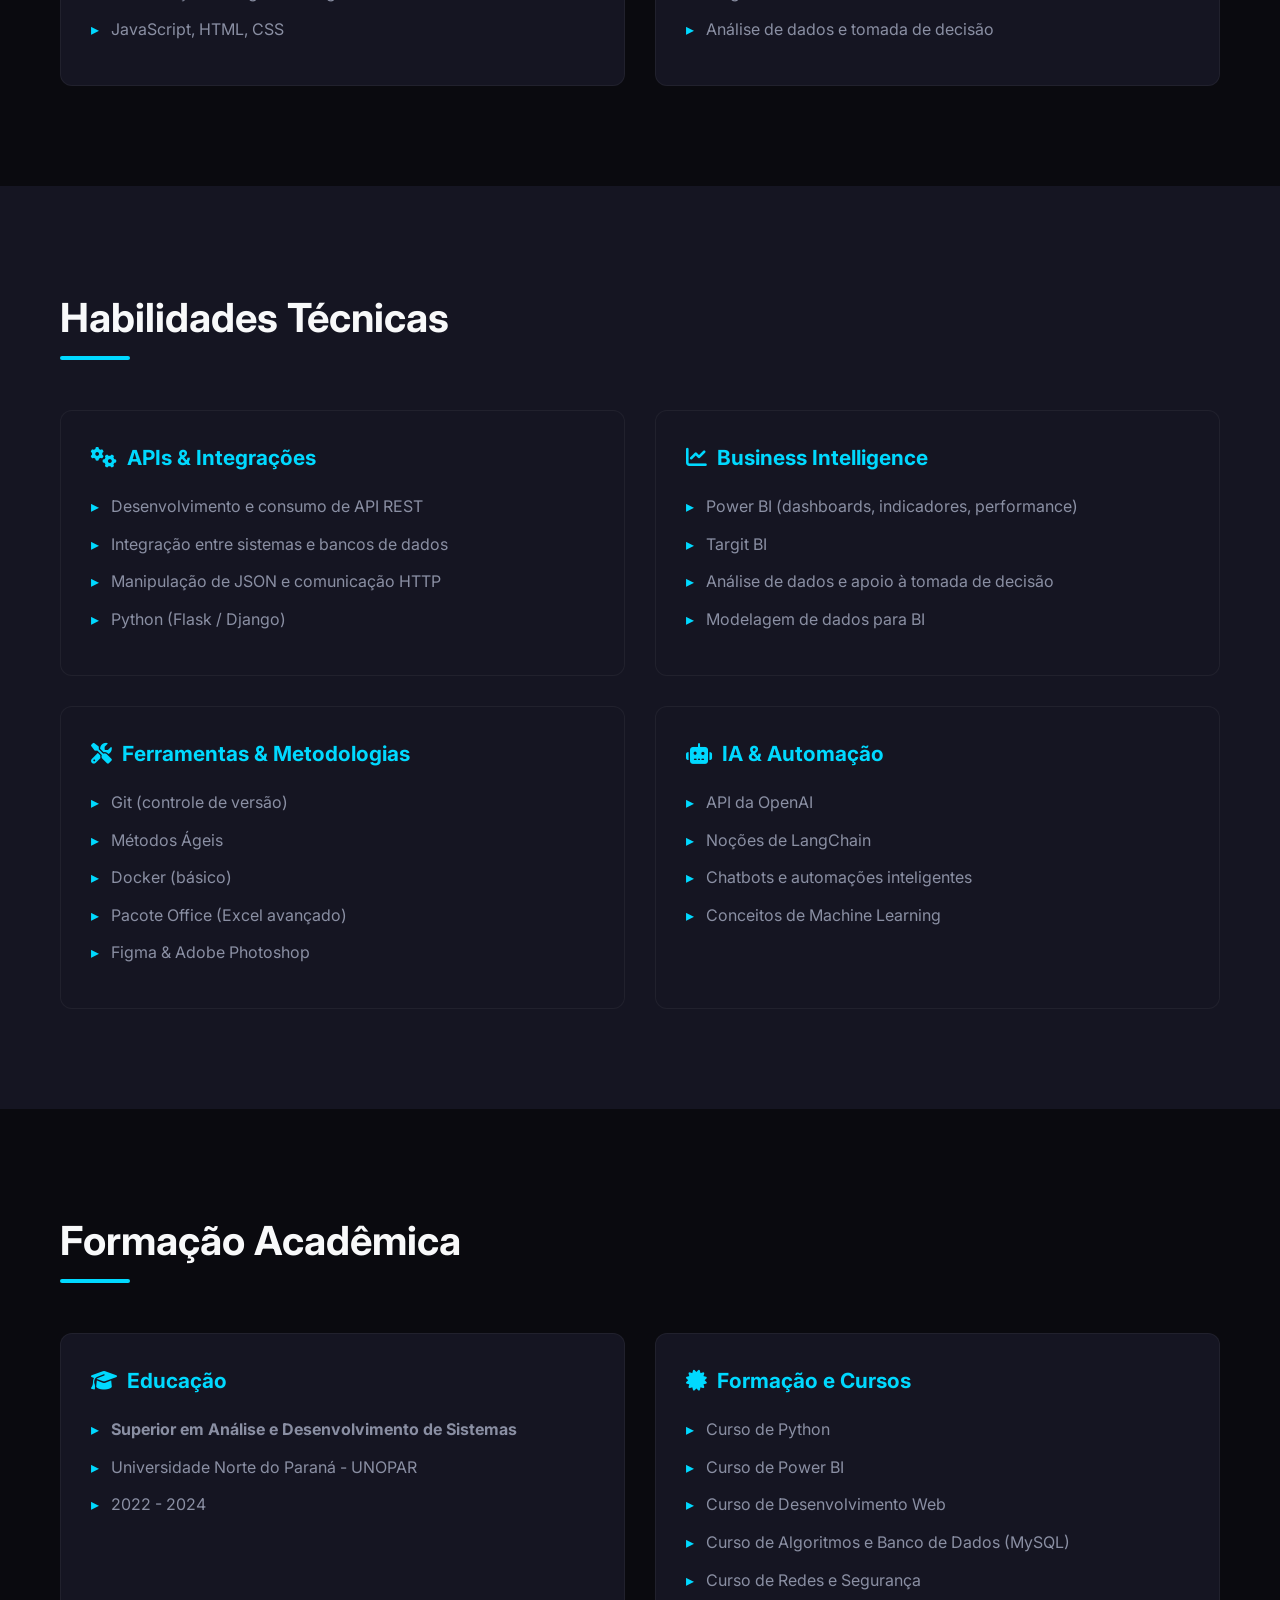
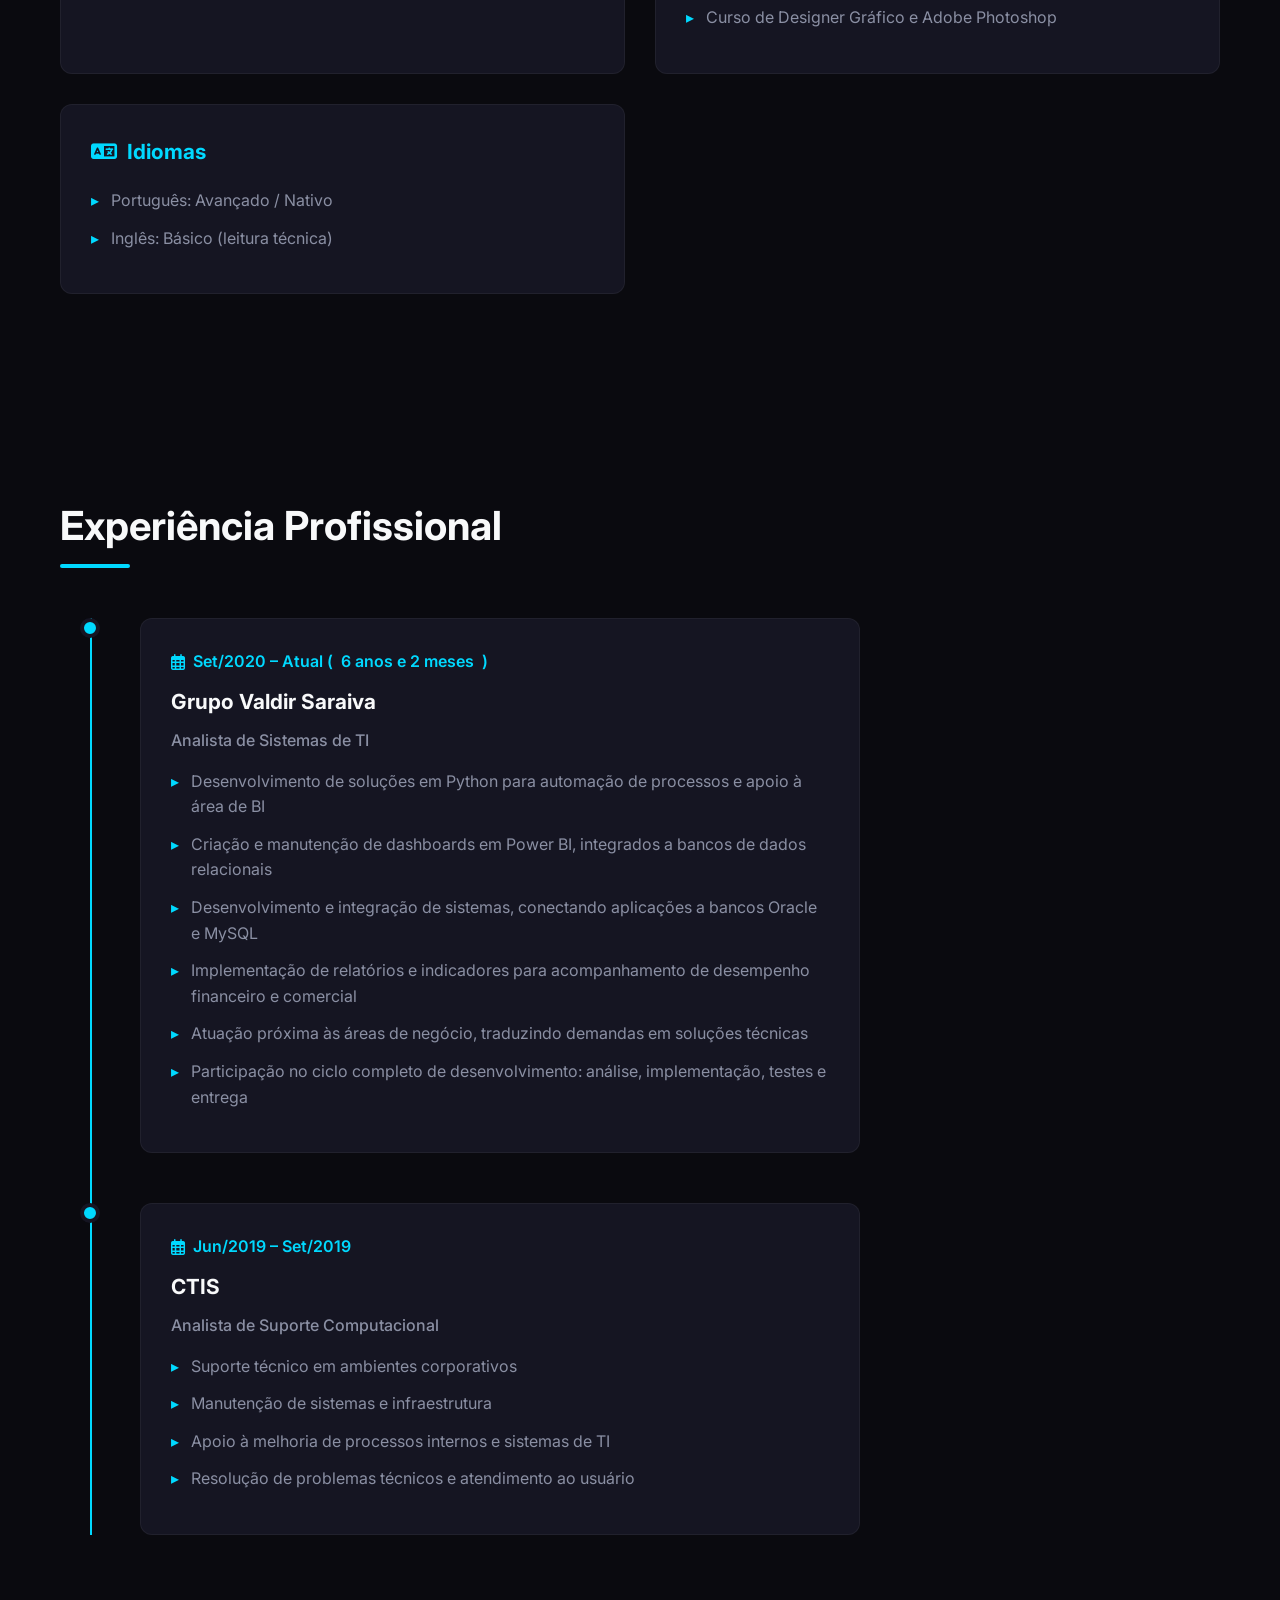
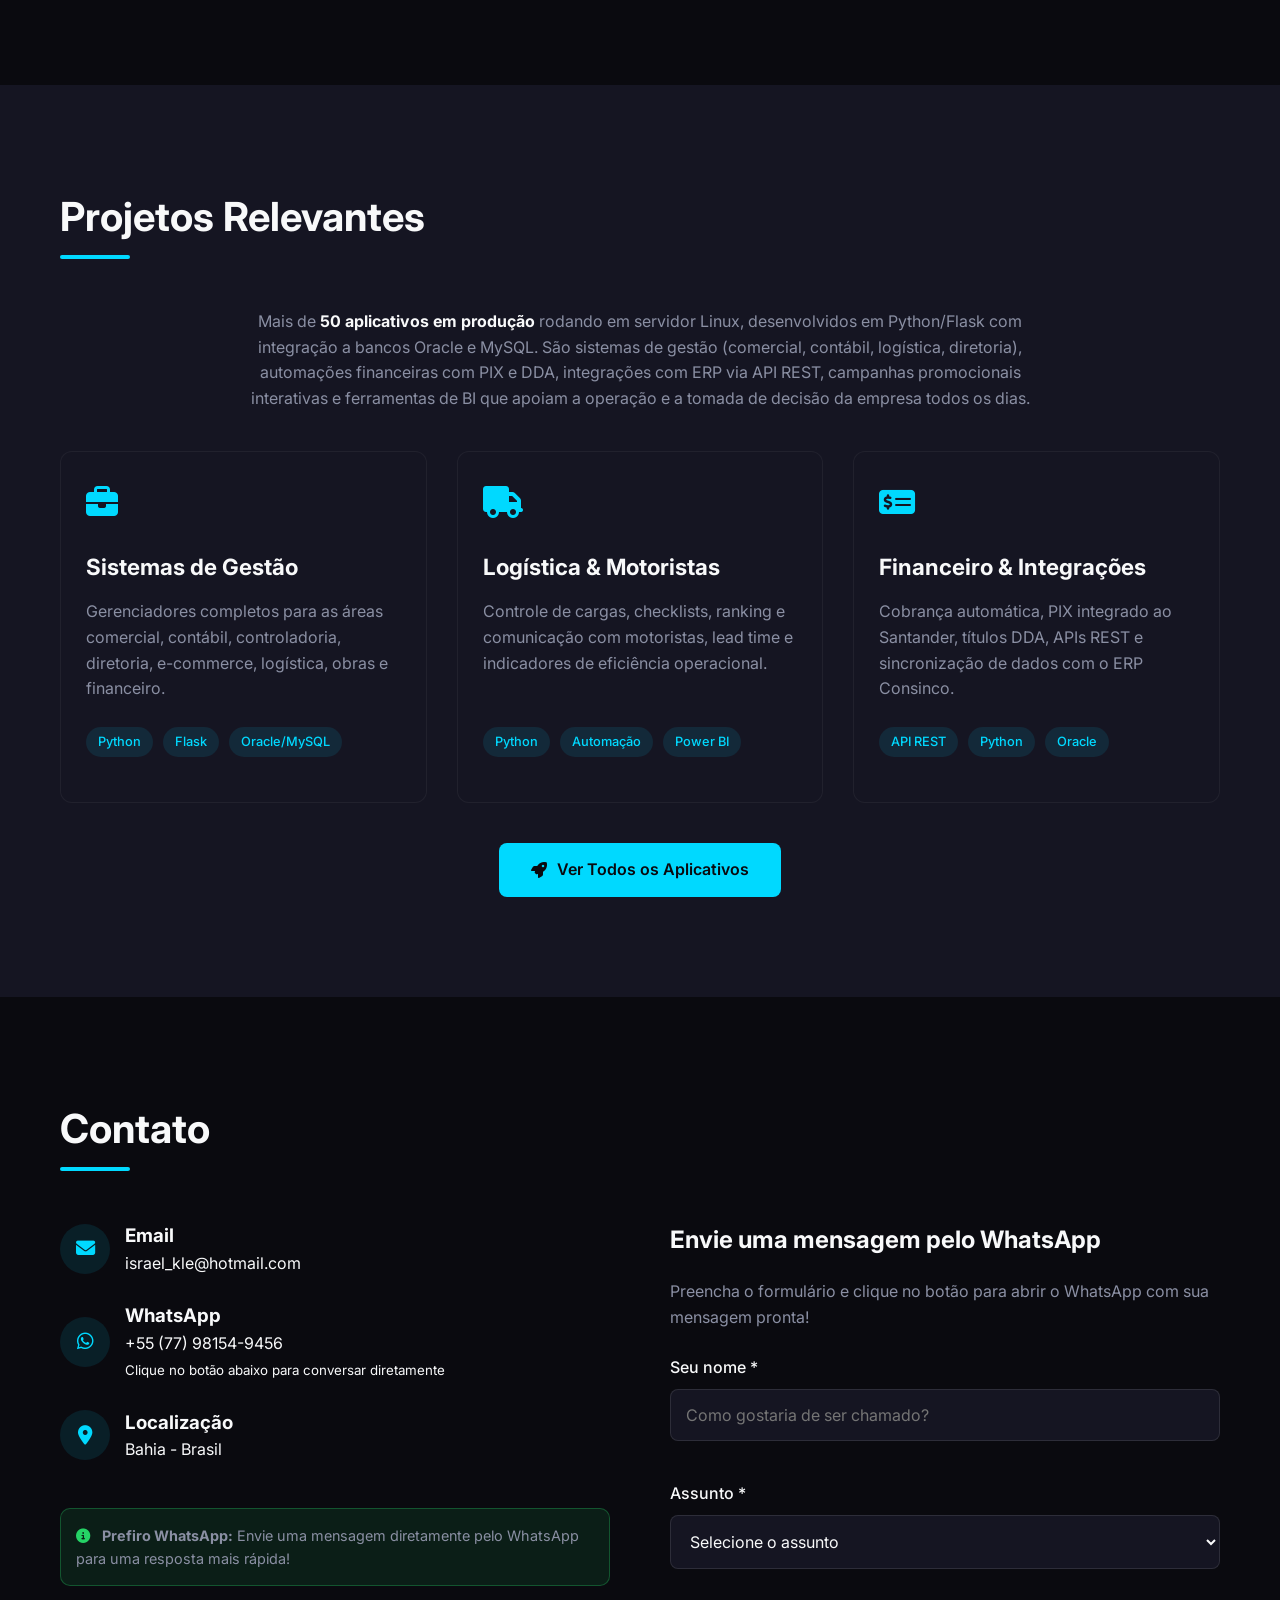
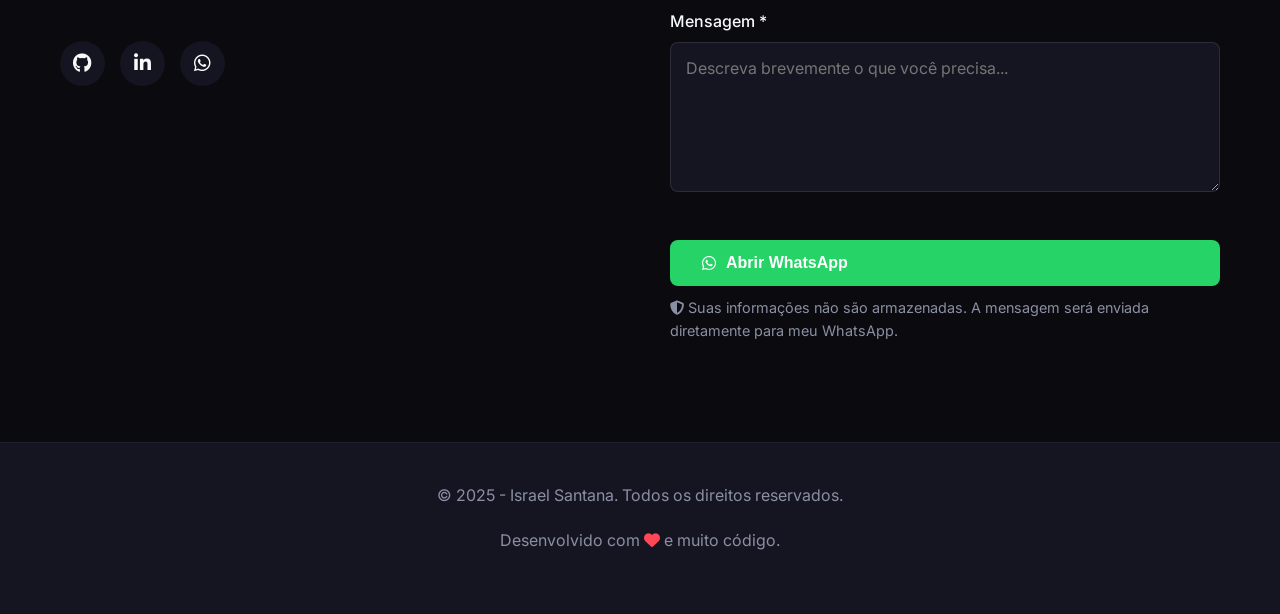
==== commit 81688950: "1.0.6 Adicionar idiomas formação e cursos" ====
--- a/index.html
+++ b/index.html
@@ -30,6 +30,7 @@
                     <li><a href="#home">Início</a></li>
                     <li><a href="#about">Sobre</a></li>
                     <li><a href="#skills">Habilidades</a></li>
+                    <li><a href="#education">Formação</a></li>
                     <li><a href="#experience">Experiência</a></li>
                     <li><a href="#projects">Projetos</a></li>
                     <li><a href="#contact">Contato</a></li>
@@ -188,6 +189,44 @@
         </div>
     </section>
 
+    <!-- Education Section -->
+    <section id="education" class="fade-in">
+        <div class="container">
+            <h2 class="section-title">Formação Acadêmica</h2>
+
+            <div class="skills-grid">
+                <div class="skill-category">
+                    <h3><i class="fas fa-graduation-cap"></i> Educação</h3>
+                    <ul class="skill-list">
+                        <li><strong>Superior em Análise e Desenvolvimento de Sistemas</strong></li>
+                        <li>Universidade Norte do Paraná - UNOPAR</li>
+                        <li>2022 - 2024</li>
+                    </ul>
+                </div>
+
+                <div class="skill-category">
+                    <h3><i class="fas fa-certificate"></i> Formação e Cursos</h3>
+                    <ul class="skill-list">
+                        <li>Curso de Python</li>
+                        <li>Curso de Power BI</li>
+                        <li>Curso de Desenvolvimento Web</li>
+                        <li>Curso de Algoritmos e Banco de Dados (MySQL)</li>
+                        <li>Curso de Redes e Segurança</li>
+                        <li>Curso de Designer Gráfico e Adobe Photoshop</li>
+                    </ul>
+                </div>
+
+                <div class="skill-category">
+                    <h3><i class="fas fa-language"></i> Idiomas</h3>
+                    <ul class="skill-list">
+                        <li>Português: Avançado / Nativo</li>
+                        <li>Inglês: Básico (leitura técnica)</li>
+                    </ul>
+                </div>
+            </div>
+        </div>
+    </section>
+
     <!-- Experience Section -->
     <section id="experience" class="fade-in">
         <div class="container">
@@ -410,7 +449,7 @@
                 </div>
             </div>
         </div>
-    </section>
+    </section>  
 
 
     <!-- Footer -->
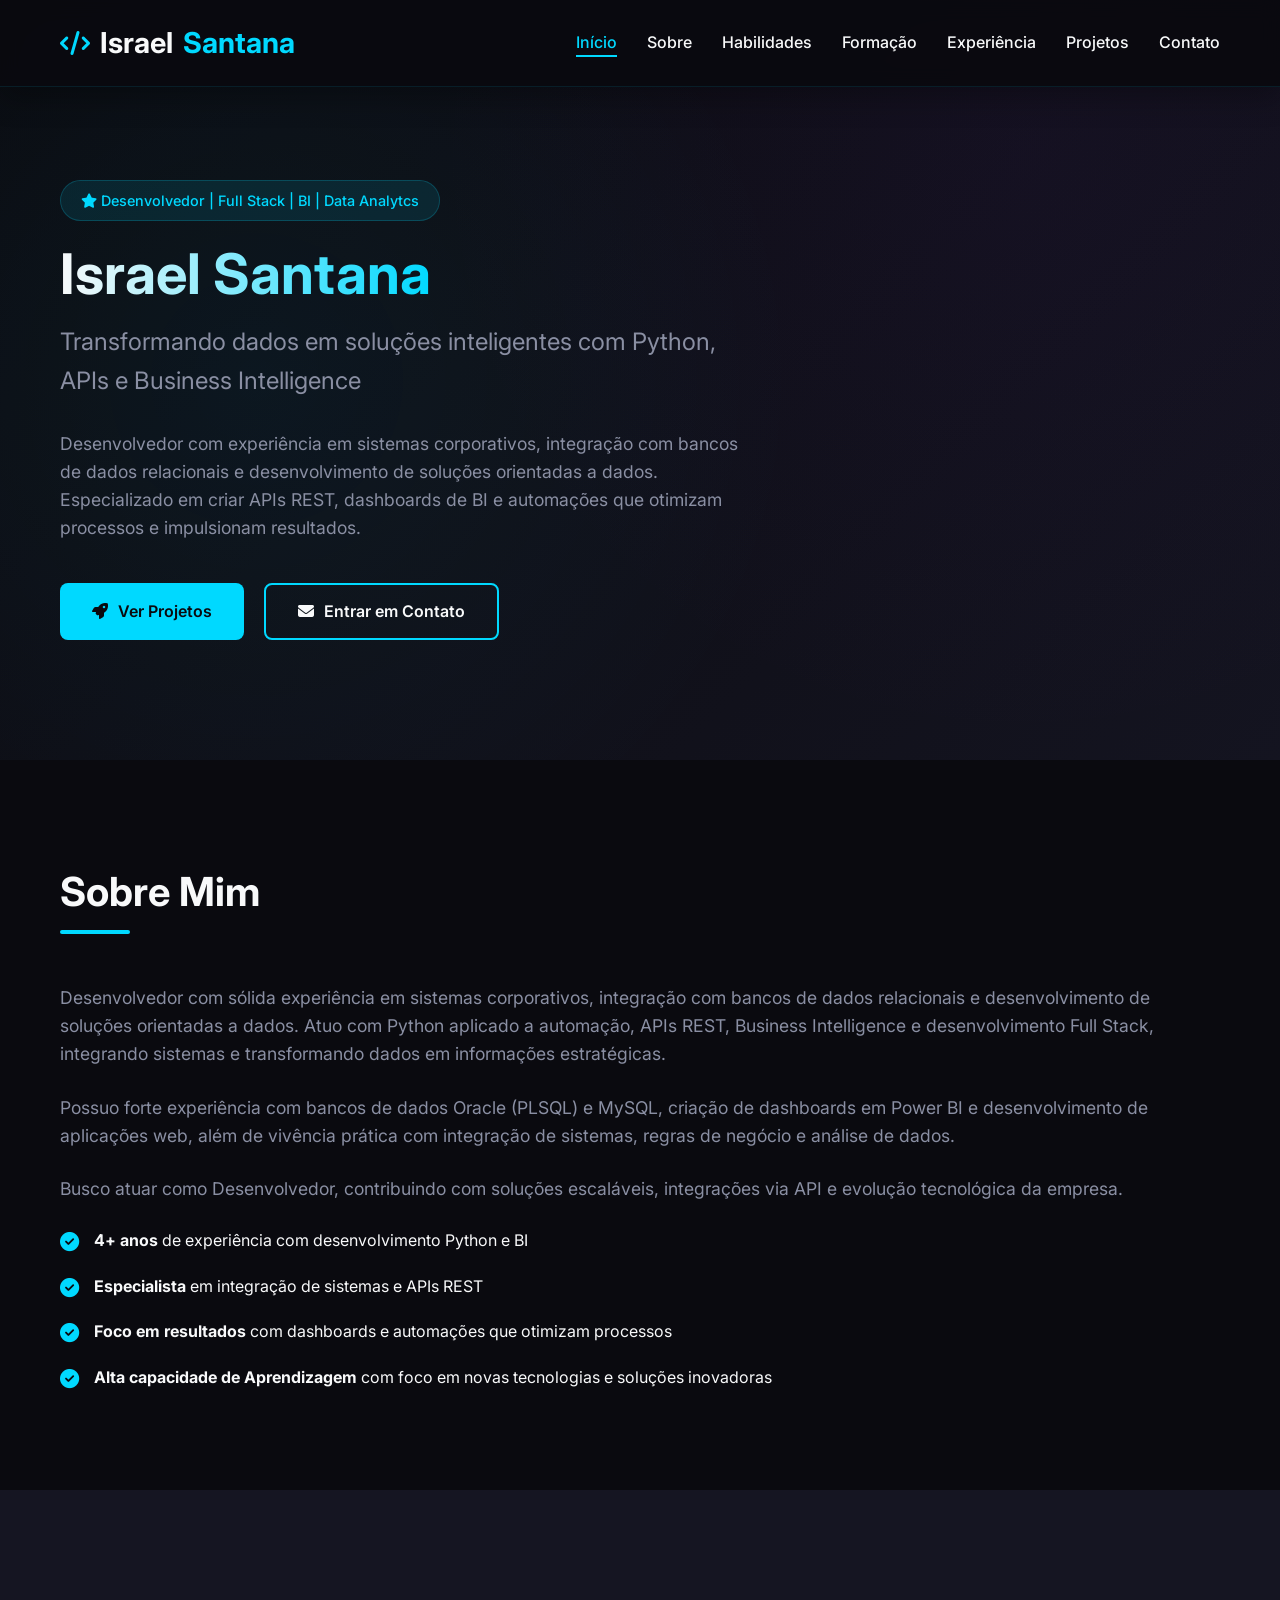
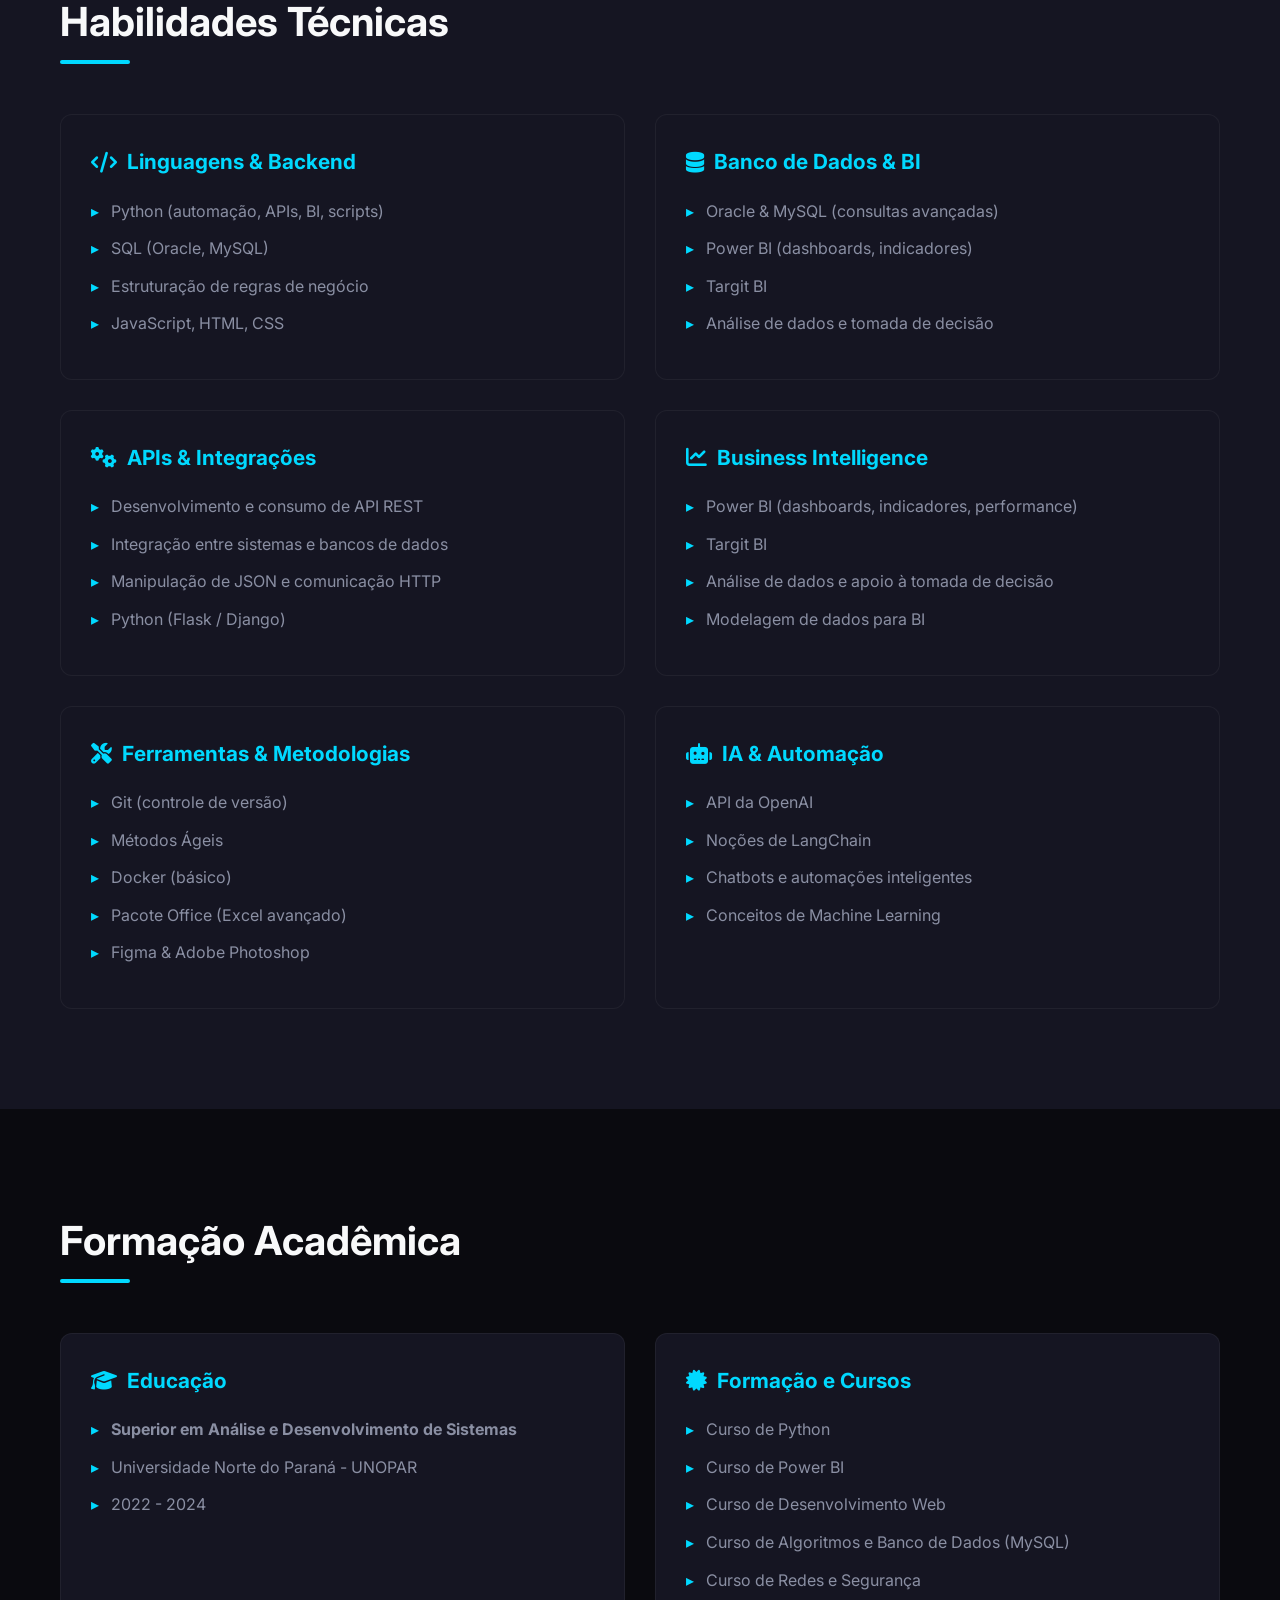
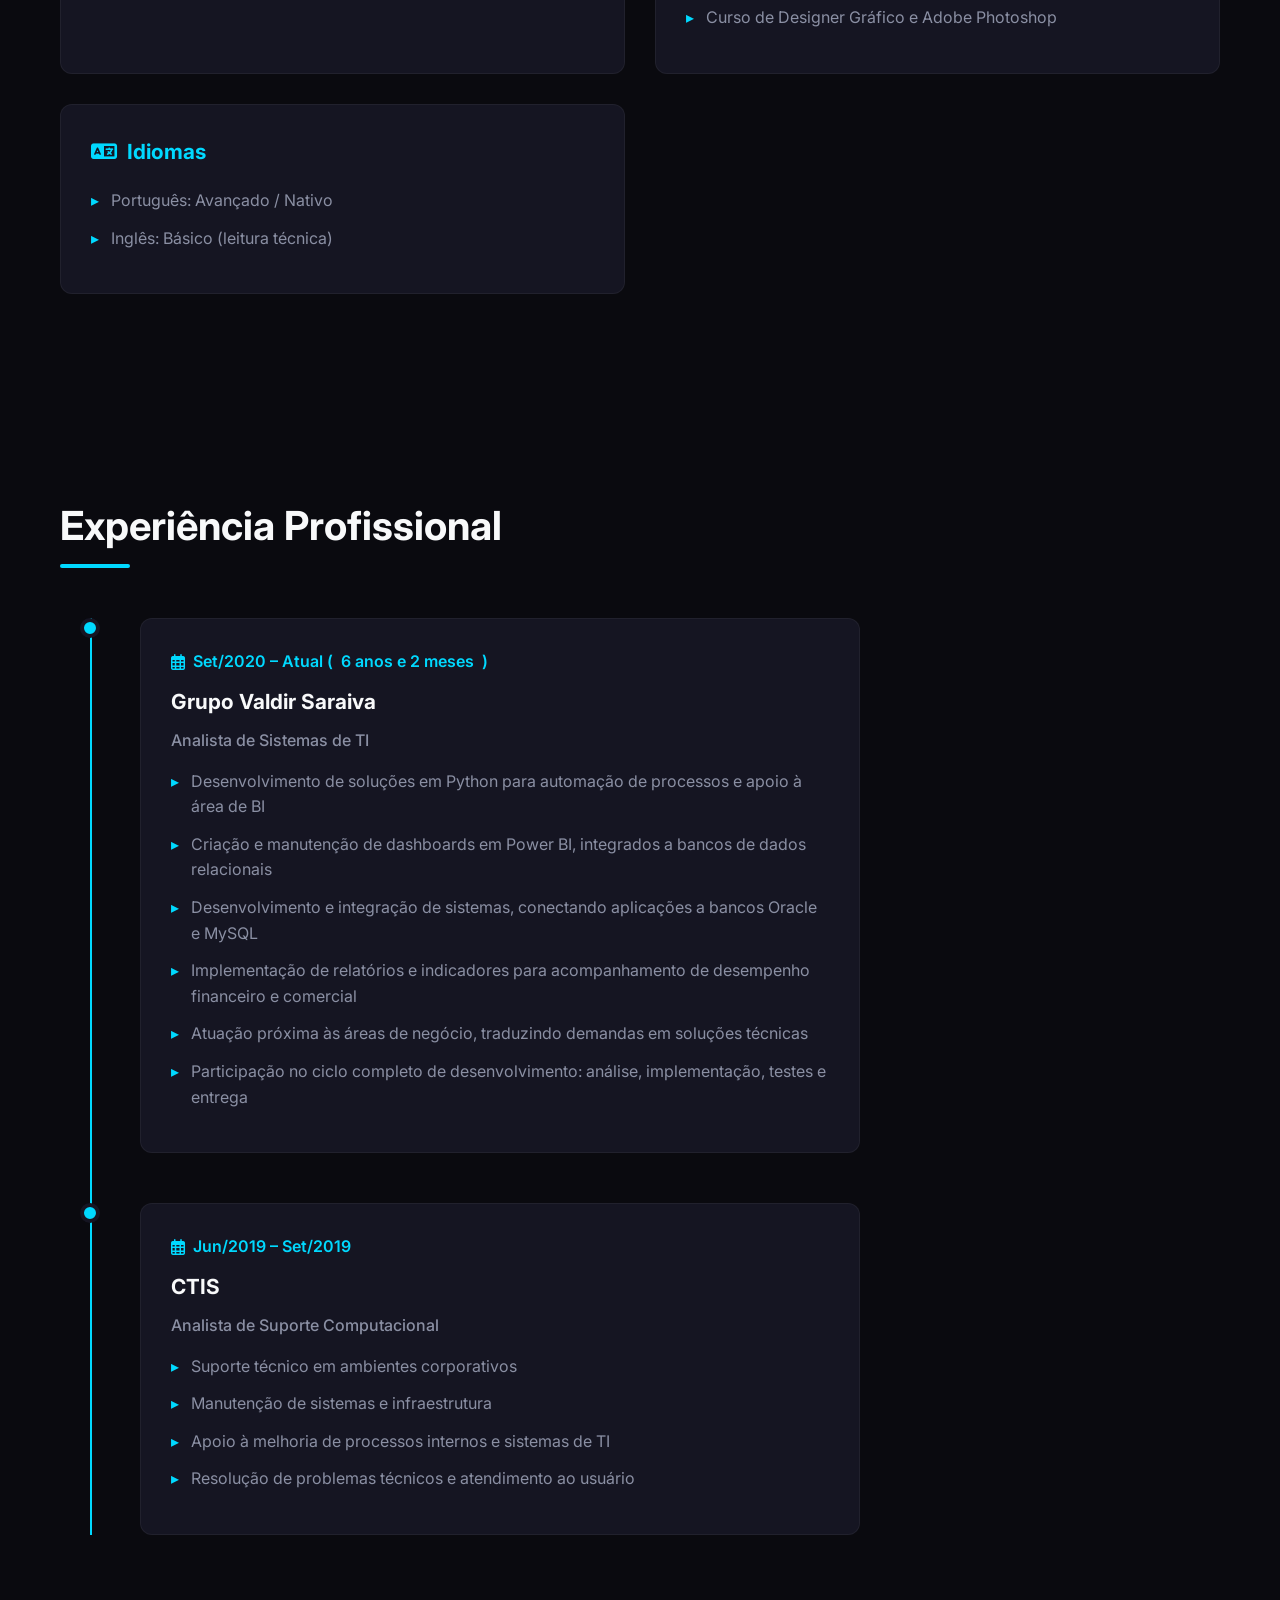
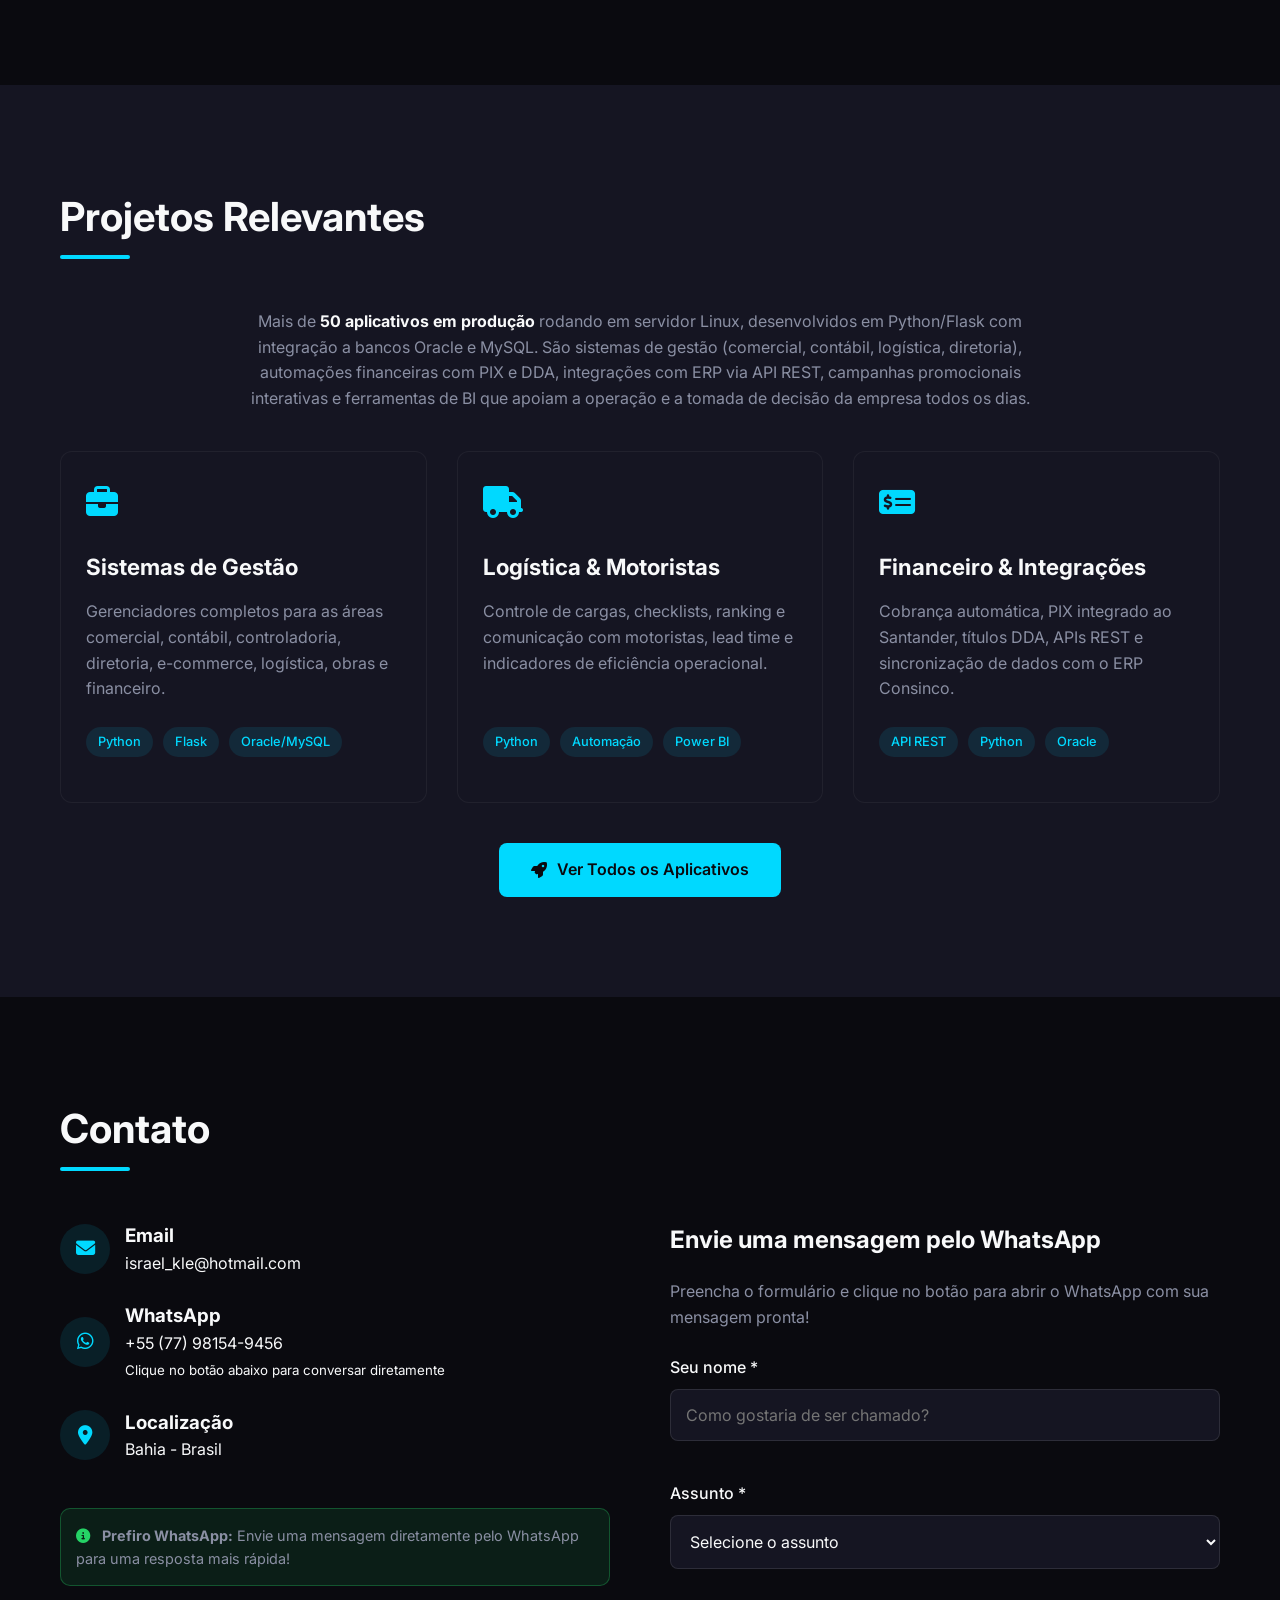
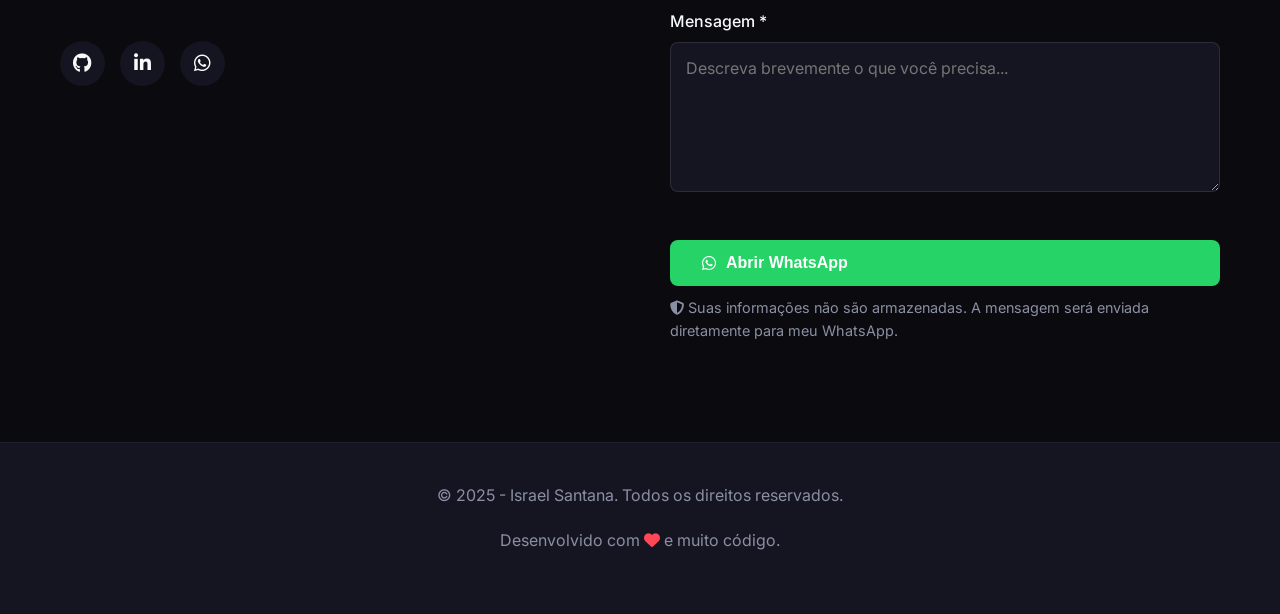
==== commit e8f9d31d: "1.0.7 ajuste habiiades" ====
--- a/index.html
+++ b/index.html
@@ -113,28 +113,6 @@
                         </div>
                     </div>
                 </div>
-
-                <div class="skills-grid" style="margin-top: 30px;">
-                    <div class="skill-category">
-                        <h3><i class="fas fa-code"></i> Linguagens & Backend</h3>
-                        <ul class="skill-list">
-                            <li>Python (automação, APIs, BI, scripts)</li>
-                            <li>SQL (Oracle, MySQL)</li>
-                            <li>Estruturação de regras de negócio</li>
-                            <li>JavaScript, HTML, CSS</li>
-                        </ul>
-                    </div>
-
-                    <div class="skill-category">
-                        <h3><i class="fas fa-database"></i> Banco de Dados & BI</h3>
-                        <ul class="skill-list">
-                            <li>Oracle & MySQL (consultas avançadas)</li>
-                            <li>Power BI (dashboards, indicadores)</li>
-                            <li>Targit BI</li>
-                            <li>Análise de dados e tomada de decisão</li>
-                        </ul>
-                    </div>
-                </div>
             </div>
         </div>
     </section>
@@ -145,6 +123,26 @@
             <h2 class="section-title">Habilidades Técnicas</h2>
 
             <div class="skills-grid">
+                <div class="skill-category">
+                    <h3><i class="fas fa-code"></i> Linguagens & Backend</h3>
+                    <ul class="skill-list">
+                        <li>Python (automação, APIs, BI, scripts)</li>
+                        <li>SQL (Oracle, MySQL)</li>
+                        <li>Estruturação de regras de negócio</li>
+                        <li>JavaScript, HTML, CSS</li>
+                    </ul>
+                </div>
+
+                <div class="skill-category">
+                    <h3><i class="fas fa-database"></i> Banco de Dados & BI</h3>
+                    <ul class="skill-list">
+                        <li>Oracle & MySQL (consultas avançadas)</li>
+                        <li>Power BI (dashboards, indicadores)</li>
+                        <li>Targit BI</li>
+                        <li>Análise de dados e tomada de decisão</li>
+                    </ul>
+                </div>
+
                 <div class="skill-category">
                     <h3><i class="fas fa-cogs"></i> APIs & Integrações</h3>
                     <ul class="skill-list">
